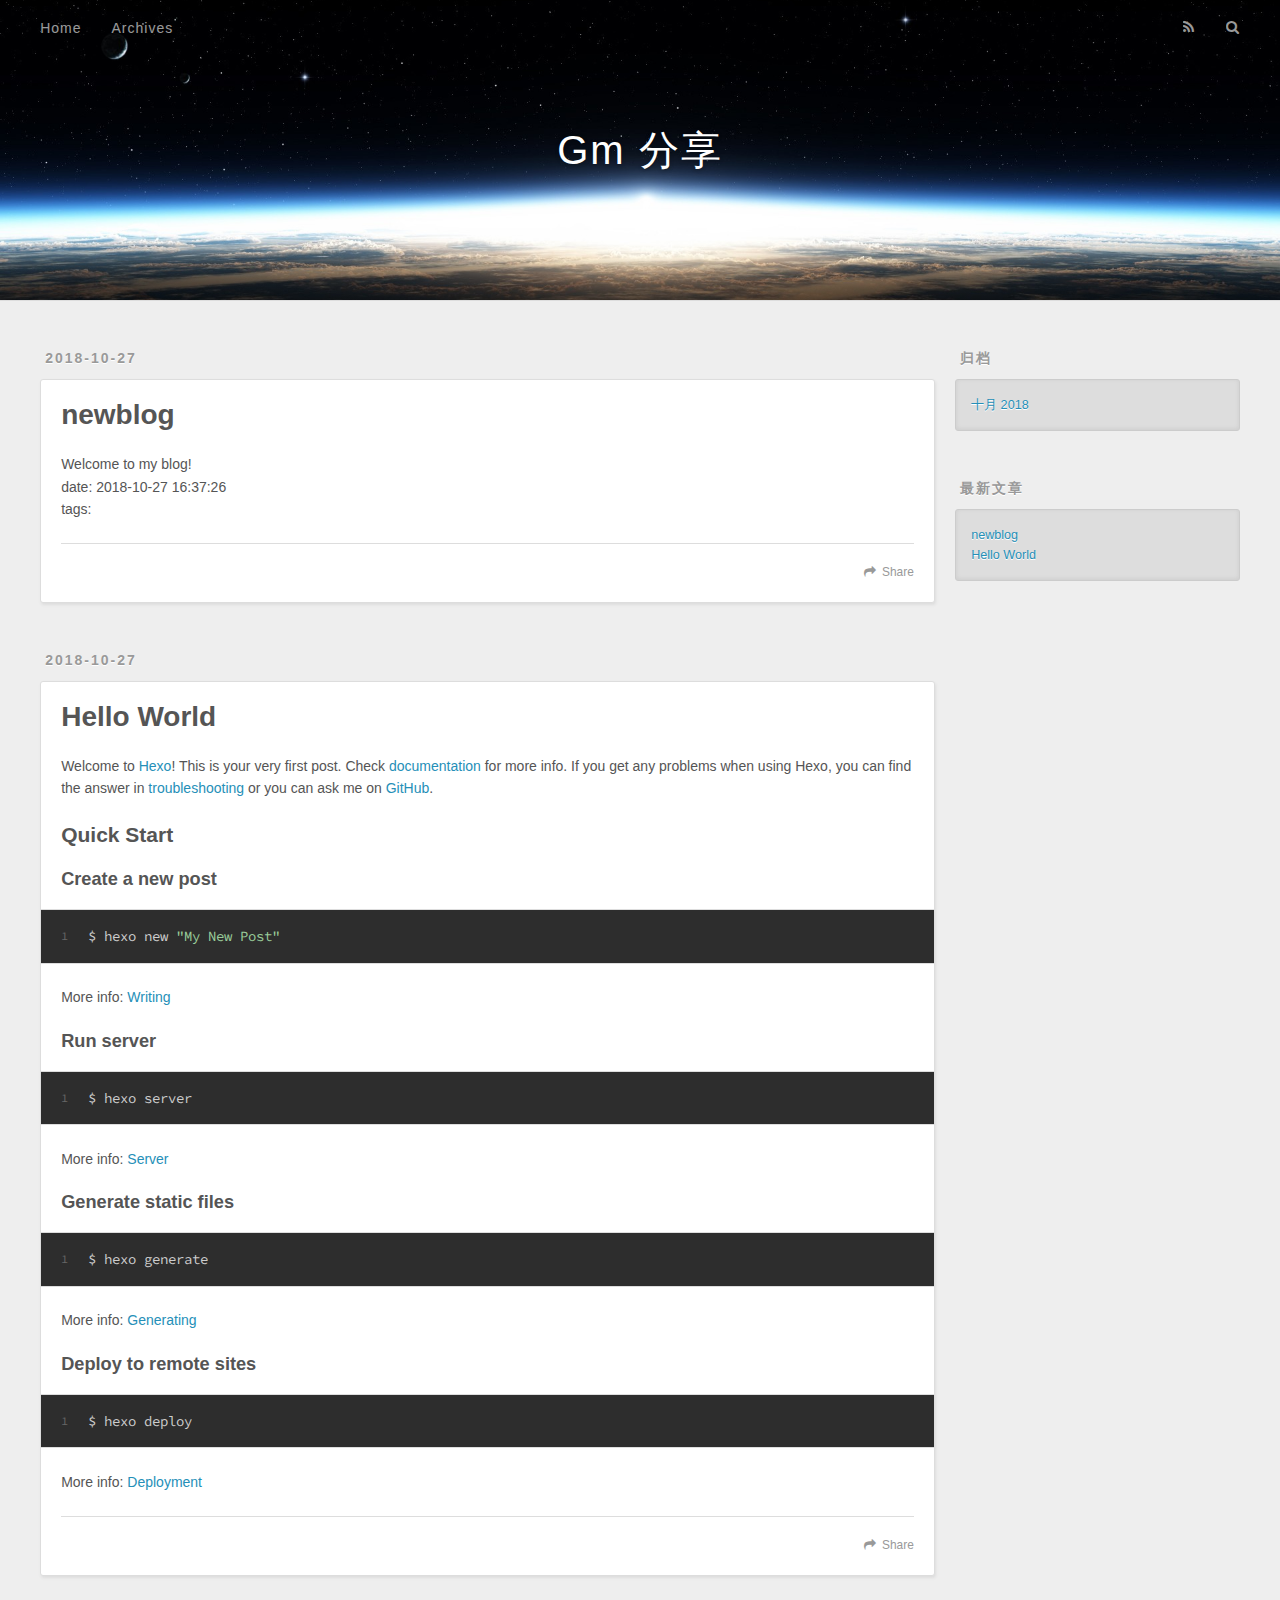
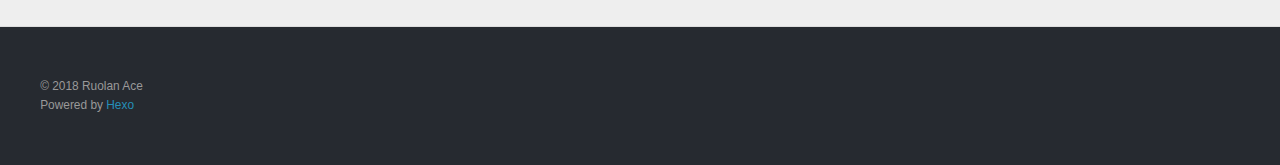
==== index.html @ 90aa620e "Site updated: 2018-10-27 16:52:01" ====
<!DOCTYPE html>
<html>
<head><meta name="generator" content="Hexo 3.8.0">
  <meta charset="utf-8">
  

  
  <title>Gm 分享</title>
  <meta name="viewport" content="width=device-width, initial-scale=1, maximum-scale=1">
  <meta property="og:type" content="website">
<meta property="og:title" content="Gm 分享">
<meta property="og:url" content="http://gmshare.us/index.html">
<meta property="og:site_name" content="Gm 分享">
<meta property="og:locale" content="zh-CN">
<meta name="twitter:card" content="summary">
<meta name="twitter:title" content="Gm 分享">
  
    <link rel="alternate" href="/atom.xml" title="Gm 分享" type="application/atom+xml">
  
  
    <link rel="icon" href="/favicon.png">
  
  
    <link href="//fonts.googleapis.com/css?family=Source+Code+Pro" rel="stylesheet" type="text/css">
  
  <link rel="stylesheet" href="/css/style.css">
</head>
</html>
<body>
  <div id="container">
    <div id="wrap">
      <header id="header">
  <div id="banner"></div>
  <div id="header-outer" class="outer">
    <div id="header-title" class="inner">
      <h1 id="logo-wrap">
        <a href="/" id="logo">Gm 分享</a>
      </h1>
      
    </div>
    <div id="header-inner" class="inner">
      <nav id="main-nav">
        <a id="main-nav-toggle" class="nav-icon"></a>
        
          <a class="main-nav-link" href="/">Home</a>
        
          <a class="main-nav-link" href="/archives">Archives</a>
        
      </nav>
      <nav id="sub-nav">
        
          <a id="nav-rss-link" class="nav-icon" href="/atom.xml" title="RSS Feed"></a>
        
        <a id="nav-search-btn" class="nav-icon" title="搜索"></a>
      </nav>
      <div id="search-form-wrap">
        <form action="//google.com/search" method="get" accept-charset="UTF-8" class="search-form"><input type="search" name="q" class="search-form-input" placeholder="Search"><button type="submit" class="search-form-submit">&#xF002;</button><input type="hidden" name="sitesearch" value="http://gmshare.us"></form>
      </div>
    </div>
  </div>
</header>
      <div class="outer">
        <section id="main">
  
    <article id="post-newblog" class="article article-type-post" itemscope="" itemprop="blogPost">
  <div class="article-meta">
    <a href="/newblog.html" class="article-date">
  <time datetime="2018-10-27T08:37:26.950Z" itemprop="datePublished">2018-10-27</time>
</a>
    
  </div>
  <div class="article-inner">
    
    
      <header class="article-header">
        
  
    <h1 itemprop="name">
      <a class="article-title" href="/newblog.html">newblog</a>
    </h1>
  

      </header>
    
    <div class="article-entry" itemprop="articleBody">
      
        <p>Welcome to my blog!<br>date: 2018-10-27 16:37:26<br>tags:</p>

      
    </div>
    <footer class="article-footer">
      <a data-url="http://gmshare.us/newblog.html" data-id="cjnr70k9o0000p4uvbywny7y9" class="article-share-link">Share</a>
      
      
    </footer>
  </div>
  
</article>


  
    <article id="post-hello-world" class="article article-type-post" itemscope="" itemprop="blogPost">
  <div class="article-meta">
    <a href="/hello-world.html" class="article-date">
  <time datetime="2018-10-27T08:31:30.191Z" itemprop="datePublished">2018-10-27</time>
</a>
    
  </div>
  <div class="article-inner">
    
    
      <header class="article-header">
        
  
    <h1 itemprop="name">
      <a class="article-title" href="/hello-world.html">Hello World</a>
    </h1>
  

      </header>
    
    <div class="article-entry" itemprop="articleBody">
      
        <p>Welcome to <a href="https://hexo.io/" target="_blank" rel="noopener">Hexo</a>! This is your very first post. Check <a href="https://hexo.io/docs/" target="_blank" rel="noopener">documentation</a> for more info. If you get any problems when using Hexo, you can find the answer in <a href="https://hexo.io/docs/troubleshooting.html" target="_blank" rel="noopener">troubleshooting</a> or you can ask me on <a href="https://github.com/hexojs/hexo/issues" target="_blank" rel="noopener">GitHub</a>.</p>
<h2 id="Quick-Start"><a href="#Quick-Start" class="headerlink" title="Quick Start"></a>Quick Start</h2><h3 id="Create-a-new-post"><a href="#Create-a-new-post" class="headerlink" title="Create a new post"></a>Create a new post</h3><figure class="highlight bash"><table><tr><td class="gutter"><pre><span class="line">1</span><br></pre></td><td class="code"><pre><span class="line">$ hexo new <span class="string">"My New Post"</span></span><br></pre></td></tr></table></figure>
<p>More info: <a href="https://hexo.io/docs/writing.html" target="_blank" rel="noopener">Writing</a></p>
<h3 id="Run-server"><a href="#Run-server" class="headerlink" title="Run server"></a>Run server</h3><figure class="highlight bash"><table><tr><td class="gutter"><pre><span class="line">1</span><br></pre></td><td class="code"><pre><span class="line">$ hexo server</span><br></pre></td></tr></table></figure>
<p>More info: <a href="https://hexo.io/docs/server.html" target="_blank" rel="noopener">Server</a></p>
<h3 id="Generate-static-files"><a href="#Generate-static-files" class="headerlink" title="Generate static files"></a>Generate static files</h3><figure class="highlight bash"><table><tr><td class="gutter"><pre><span class="line">1</span><br></pre></td><td class="code"><pre><span class="line">$ hexo generate</span><br></pre></td></tr></table></figure>
<p>More info: <a href="https://hexo.io/docs/generating.html" target="_blank" rel="noopener">Generating</a></p>
<h3 id="Deploy-to-remote-sites"><a href="#Deploy-to-remote-sites" class="headerlink" title="Deploy to remote sites"></a>Deploy to remote sites</h3><figure class="highlight bash"><table><tr><td class="gutter"><pre><span class="line">1</span><br></pre></td><td class="code"><pre><span class="line">$ hexo deploy</span><br></pre></td></tr></table></figure>
<p>More info: <a href="https://hexo.io/docs/deployment.html" target="_blank" rel="noopener">Deployment</a></p>

      
    </div>
    <footer class="article-footer">
      <a data-url="http://gmshare.us/hello-world.html" data-id="cjnr70k9v0001p4uvtsglfnes" class="article-share-link">Share</a>
      
      
    </footer>
  </div>
  
</article>


  


</section>
        
          <aside id="sidebar">
  
    

  
    

  
    
  
    
  <div class="widget-wrap">
    <h3 class="widget-title">归档</h3>
    <div class="widget">
      <ul class="archive-list"><li class="archive-list-item"><a class="archive-list-link" href="/archives/2018/10/">十月 2018</a></li></ul>
    </div>
  </div>


  
    
  <div class="widget-wrap">
    <h3 class="widget-title">最新文章</h3>
    <div class="widget">
      <ul>
        
          <li>
            <a href="/newblog.html">newblog</a>
          </li>
        
          <li>
            <a href="/hello-world.html">Hello World</a>
          </li>
        
      </ul>
    </div>
  </div>

  
</aside>
        
      </div>
      <footer id="footer">
  
  <div class="outer">
    <div id="footer-info" class="inner">
      &copy; 2018 Ruolan Ace<br>
      Powered by <a href="http://hexo.io/" target="_blank">Hexo</a>
    </div>
  </div>
</footer>
    </div>
    <nav id="mobile-nav">
  
    <a href="/" class="mobile-nav-link">Home</a>
  
    <a href="/archives" class="mobile-nav-link">Archives</a>
  
</nav>
    

<script src="//ajax.googleapis.com/ajax/libs/jquery/2.0.3/jquery.min.js"></script>


  <link rel="stylesheet" href="/fancybox/jquery.fancybox.css">
  <script src="/fancybox/jquery.fancybox.pack.js"></script>


<script src="/js/script.js"></script>



  </div>
</body>
</html>
---- css/style.css ----
body {
  width: 100%;
}
body:before,
body:after {
  content: "";
  display: table;
}
body:after {
  clear: both;
}
html,
body,
div,
span,
applet,
object,
iframe,
h1,
h2,
h3,
h4,
h5,
h6,
p,
blockquote,
pre,
a,
abbr,
acronym,
address,
big,
cite,
code,
del,
dfn,
em,
img,
ins,
kbd,
q,
s,
samp,
small,
strike,
strong,
sub,
sup,
tt,
var,
dl,
dt,
dd,
ol,
ul,
li,
fieldset,
form,
label,
legend,
table,
caption,
tbody,
tfoot,
thead,
tr,
th,
td {
  margin: 0;
  padding: 0;
  border: 0;
  outline: 0;
  font-weight: inherit;
  font-style: inherit;
  font-family: inherit;
  font-size: 100%;
  vertical-align: baseline;
}
body {
  line-height: 1;
  color: #000;
  background: #fff;
}
ol,
ul {
  list-style: none;
}
table {
  border-collapse: separate;
  border-spacing: 0;
  vertical-align: middle;
}
caption,
th,
td {
  text-align: left;
  font-weight: normal;
  vertical-align: middle;
}
a img {
  border: none;
}
input,
button {
  margin: 0;
  padding: 0;
}
input::-moz-focus-inner,
button::-moz-focus-inner {
  border: 0;
  padding: 0;
}
@font-face {
  font-family: FontAwesome;
  font-style: normal;
  font-weight: normal;
  src: url("fonts/fontawesome-webfont.eot?v=#4.0.3");
  src: url("fonts/fontawesome-webfont.eot?#iefix&v=#4.0.3") format("embedded-opentype"), url("fonts/fontawesome-webfont.woff?v=#4.0.3") format("woff"), url("fonts/fontawesome-webfont.ttf?v=#4.0.3") format("truetype"), url("fonts/fontawesome-webfont.svg#fontawesomeregular?v=#4.0.3") format("svg");
}
html,
body,
#container {
  height: 100%;
}
body {
  background: #eee;
  font: 14px -apple-system, BlinkMacSystemFont, "Segoe UI", "Roboto", "Oxygen", "Ubuntu", "Cantarell", "Fira Sans", "Droid Sans", "Helvetica Neue", sans-serif;
  -webkit-text-size-adjust: 100%;
}
.outer {
  max-width: 1220px;
  margin: 0 auto;
  padding: 0 20px;
}
.outer:before,
.outer:after {
  content: "";
  display: table;
}
.outer:after {
  clear: both;
}
.inner {
  display: inline;
  float: left;
  width: 98.33333333333333%;
  margin: 0 0.833333333333333%;
}
.left,
.alignleft {
  float: left;
}
.right,
.alignright {
  float: right;
}
.clear {
  clear: both;
}
#container {
  position: relative;
}
.mobile-nav-on {
  overflow: hidden;
}
#wrap {
  height: 100%;
  width: 100%;
  position: absolute;
  top: 0;
  left: 0;
  -webkit-transition: 0.2s ease-out;
  -moz-transition: 0.2s ease-out;
  -ms-transition: 0.2s ease-out;
  transition: 0.2s ease-out;
  z-index: 1;
  background: #eee;
}
.mobile-nav-on #wrap {
  left: 280px;
}
@media screen and (min-width: 768px) {
  #main {
    display: inline;
    float: left;
    width: 73.33333333333333%;
    margin: 0 0.833333333333333%;
  }
}
.article-date,
.article-category-link,
.archive-year,
.widget-title {
  text-decoration: none;
  text-transform: uppercase;
  letter-spacing: 2px;
  color: #999;
  margin-bottom: 1em;
  margin-left: 5px;
  line-height: 1em;
  text-shadow: 0 1px #fff;
  font-weight: bold;
}
.article-inner,
.archive-article-inner {
  background: #fff;
  -webkit-box-shadow: 1px 2px 3px #ddd;
  box-shadow: 1px 2px 3px #ddd;
  border: 1px solid #ddd;
  border-radius: 3px;
}
.article-entry h1,
.widget h1 {
  font-size: 2em;
}
.article-entry h2,
.widget h2 {
  font-size: 1.5em;
}
.article-entry h3,
.widget h3 {
  font-size: 1.3em;
}
.article-entry h4,
.widget h4 {
  font-size: 1.2em;
}
.article-entry h5,
.widget h5 {
  font-size: 1em;
}
.article-entry h6,
.widget h6 {
  font-size: 1em;
  color: #999;
}
.article-entry hr,
.widget hr {
  border: 1px dashed #ddd;
}
.article-entry strong,
.widget strong {
  font-weight: bold;
}
.article-entry em,
.widget em,
.article-entry cite,
.widget cite {
  font-style: italic;
}
.article-entry sup,
.widget sup,
.article-entry sub,
.widget sub {
  font-size: 0.75em;
  line-height: 0;
  position: relative;
  vertical-align: baseline;
}
.article-entry sup,
.widget sup {
  top: -0.5em;
}
.article-entry sub,
.widget sub {
  bottom: -0.2em;
}
.article-entry small,
.widget small {
  font-size: 0.85em;
}
.article-entry acronym,
.widget acronym,
.article-entry abbr,
.widget abbr {
  border-bottom: 1px dotted;
}
.article-entry ul,
.widget ul,
.article-entry ol,
.widget ol,
.article-entry dl,
.widget dl {
  margin: 0 20px;
  line-height: 1.6em;
}
.article-entry ul ul,
.widget ul ul,
.article-entry ol ul,
.widget ol ul,
.article-entry ul ol,
.widget ul ol,
.article-entry ol ol,
.widget ol ol {
  margin-top: 0;
  margin-bottom: 0;
}
.article-entry ul,
.widget ul {
  list-style: disc;
}
.article-entry ol,
.widget ol {
  list-style: decimal;
}
.article-entry dt,
.widget dt {
  font-weight: bold;
}
#header {
  height: 300px;
  position: relative;
  border-bottom: 1px solid #ddd;
}
#header:before,
#header:after {
  content: "";
  position: absolute;
  left: 0;
  right: 0;
  height: 40px;
}
#header:before {
  top: 0;
  background: -webkit-linear-gradient(rgba(0,0,0,0.2), transparent);
  background: -moz-linear-gradient(rgba(0,0,0,0.2), transparent);
  background: -ms-linear-gradient(rgba(0,0,0,0.2), transparent);
  background: linear-gradient(rgba(0,0,0,0.2), transparent);
}
#header:after {
  bottom: 0;
  background: -webkit-linear-gradient(transparent, rgba(0,0,0,0.2));
  background: -moz-linear-gradient(transparent, rgba(0,0,0,0.2));
  background: -ms-linear-gradient(transparent, rgba(0,0,0,0.2));
  background: linear-gradient(transparent, rgba(0,0,0,0.2));
}
#header-outer {
  height: 100%;
  position: relative;
}
#header-inner {
  position: relative;
  overflow: hidden;
}
#banner {
  position: absolute;
  top: 0;
  left: 0;
  width: 100%;
  height: 100%;
  background: url("images/banner.jpg") center #000;
  -webkit-background-size: cover;
  -moz-background-size: cover;
  background-size: cover;
  z-index: -1;
}
#header-title {
  text-align: center;
  height: 40px;
  position: absolute;
  top: 50%;
  left: 0;
  margin-top: -20px;
}
#logo,
#subtitle {
  text-decoration: none;
  color: #fff;
  font-weight: 300;
  text-shadow: 0 1px 4px rgba(0,0,0,0.3);
}
#logo {
  font-size: 40px;
  line-height: 40px;
  letter-spacing: 2px;
}
#subtitle {
  font-size: 16px;
  line-height: 16px;
  letter-spacing: 1px;
}
#subtitle-wrap {
  margin-top: 16px;
}
#main-nav {
  float: left;
  margin-left: -15px;
}
.nav-icon,
.main-nav-link {
  float: left;
  color: #fff;
  opacity: 0.6;
  text-decoration: none;
  text-shadow: 0 1px rgba(0,0,0,0.2);
  -webkit-transition: opacity 0.2s;
  -moz-transition: opacity 0.2s;
  -ms-transition: opacity 0.2s;
  transition: opacity 0.2s;
  display: block;
  padding: 20px 15px;
}
.nav-icon:hover,
.main-nav-link:hover {
  opacity: 1;
}
.nav-icon {
  font-family: FontAwesome;
  text-align: center;
  font-size: 14px;
  width: 14px;
  height: 14px;
  padding: 20px 15px;
  position: relative;
  cursor: pointer;
}
.main-nav-link {
  font-weight: 300;
  letter-spacing: 1px;
}
@media screen and (max-width: 479px) {
  .main-nav-link {
    display: none;
  }
}
#main-nav-toggle {
  display: none;
}
#main-nav-toggle:before {
  content: "\f0c9";
}
@media screen and (max-width: 479px) {
  #main-nav-toggle {
    display: block;
  }
}
#sub-nav {
  float: right;
  margin-right: -15px;
}
#nav-rss-link:before {
  content: "\f09e";
}
#nav-search-btn:before {
  content: "\f002";
}
#search-form-wrap {
  position: absolute;
  top: 15px;
  width: 150px;
  height: 30px;
  right: -150px;
  opacity: 0;
  -webkit-transition: 0.2s ease-out;
  -moz-transition: 0.2s ease-out;
  -ms-transition: 0.2s ease-out;
  transition: 0.2s ease-out;
}
#search-form-wrap.on {
  opacity: 1;
  right: 0;
}
@media screen and (max-width: 479px) {
  #search-form-wrap {
    width: 100%;
    right: -100%;
  }
}
.search-form {
  position: absolute;
  top: 0;
  left: 0;
  right: 0;
  background: #fff;
  padding: 5px 15px;
  border-radius: 15px;
  -webkit-box-shadow: 0 0 10px rgba(0,0,0,0.3);
  box-shadow: 0 0 10px rgba(0,0,0,0.3);
}
.search-form-input {
  border: none;
  background: none;
  color: #555;
  width: 100%;
  font: 13px -apple-system, BlinkMacSystemFont, "Segoe UI", "Roboto", "Oxygen", "Ubuntu", "Cantarell", "Fira Sans", "Droid Sans", "Helvetica Neue", sans-serif;
  outline: none;
}
.search-form-input::-webkit-search-results-decoration,
.search-form-input::-webkit-search-cancel-button {
  -webkit-appearance: none;
}
.search-form-submit {
  position: absolute;
  top: 50%;
  right: 10px;
  margin-top: -7px;
  font: 13px FontAwesome;
  border: none;
  background: none;
  color: #bbb;
  cursor: pointer;
}
.search-form-submit:hover,
.search-form-submit:focus {
  color: #777;
}
.article {
  margin: 50px 0;
}
.article-inner {
  overflow: hidden;
}
.article-meta:before,
.article-meta:after {
  content: "";
  display: table;
}
.article-meta:after {
  clear: both;
}
.article-date {
  float: left;
}
.article-category {
  float: left;
  line-height: 1em;
  color: #ccc;
  text-shadow: 0 1px #fff;
  margin-left: 8px;
}
.article-category:before {
  content: "\2022";
}
.article-category-link {
  margin: 0 12px 1em;
}
.article-header {
  padding: 20px 20px 0;
}
.article-title {
  text-decoration: none;
  font-size: 2em;
  font-weight: bold;
  color: #555;
  line-height: 1.1em;
  -webkit-transition: color 0.2s;
  -moz-transition: color 0.2s;
  -ms-transition: color 0.2s;
  transition: color 0.2s;
}
a.article-title:hover {
  color: #258fb8;
}
.article-entry {
  color: #555;
  padding: 0 20px;
}
.article-entry:before,
.article-entry:after {
  content: "";
  display: table;
}
.article-entry:after {
  clear: both;
}
.article-entry p,
.article-entry table {
  line-height: 1.6em;
  margin: 1.6em 0;
}
.article-entry h1,
.article-entry h2,
.article-entry h3,
.article-entry h4,
.article-entry h5,
.article-entry h6 {
  font-weight: bold;
}
.article-entry h1,
.article-entry h2,
.article-entry h3,
.article-entry h4,
.article-entry h5,
.article-entry h6 {
  line-height: 1.1em;
  margin: 1.1em 0;
}
.article-entry a {
  color: #258fb8;
  text-decoration: none;
}
.article-entry a:hover {
  text-decoration: underline;
}
.article-entry ul,
.article-entry ol,
.article-entry dl {
  margin-top: 1.6em;
  margin-bottom: 1.6em;
}
.article-entry img,
.article-entry video {
  max-width: 100%;
  height: auto;
  display: block;
  margin: auto;
}
.article-entry iframe {
  border: none;
}
.article-entry table {
  width: 100%;
  border-collapse: collapse;
  border-spacing: 0;
}
.article-entry th {
  font-weight: bold;
  border-bottom: 3px solid #ddd;
  padding-bottom: 0.5em;
}
.article-entry td {
  border-bottom: 1px solid #ddd;
  padding: 10px 0;
}
.article-entry blockquote {
  font-family: Georgia, "Times New Roman", serif;
  font-size: 1.4em;
  margin: 1.6em 20px;
  text-align: center;
}
.article-entry blockquote footer {
  font-size: 14px;
  margin: 1.6em 0;
  font-family: -apple-system, BlinkMacSystemFont, "Segoe UI", "Roboto", "Oxygen", "Ubuntu", "Cantarell", "Fira Sans", "Droid Sans", "Helvetica Neue", sans-serif;
}
.article-entry blockquote footer cite:before {
  content: "—";
  padding: 0 0.5em;
}
.article-entry .pullquote {
  text-align: left;
  width: 45%;
  margin: 0;
}
.article-entry .pullquote.left {
  margin-left: 0.5em;
  margin-right: 1em;
}
.article-entry .pullquote.right {
  margin-right: 0.5em;
  margin-left: 1em;
}
.article-entry .caption {
  color: #999;
  display: block;
  font-size: 0.9em;
  margin-top: 0.5em;
  position: relative;
  text-align: center;
}
.article-entry .video-container {
  position: relative;
  padding-top: 56.25%;
  height: 0;
  overflow: hidden;
}
.article-entry .video-container iframe,
.article-entry .video-container object,
.article-entry .video-container embed {
  position: absolute;
  top: 0;
  left: 0;
  width: 100%;
  height: 100%;
  margin-top: 0;
}
.article-more-link a {
  display: inline-block;
  line-height: 1em;
  padding: 6px 15px;
  border-radius: 15px;
  background: #eee;
  color: #999;
  text-shadow: 0 1px #fff;
  text-decoration: none;
}
.article-more-link a:hover {
  background: #258fb8;
  color: #fff;
  text-decoration: none;
  text-shadow: 0 1px #1e7293;
}
.article-footer {
  font-size: 0.85em;
  line-height: 1.6em;
  border-top: 1px solid #ddd;
  padding-top: 1.6em;
  margin: 0 20px 20px;
}
.article-footer:before,
.article-footer:after {
  content: "";
  display: table;
}
.article-footer:after {
  clear: both;
}
.article-footer a {
  color: #999;
  text-decoration: none;
}
.article-footer a:hover {
  color: #555;
}
.article-tag-list-item {
  float: left;
  margin-right: 10px;
}
.article-tag-list-link:before {
  content: "#";
}
.article-comment-link {
  float: right;
}
.article-comment-link:before {
  content: "\f075";
  font-family: FontAwesome;
  padding-right: 8px;
}
.article-share-link {
  cursor: pointer;
  float: right;
  margin-left: 20px;
}
.article-share-link:before {
  content: "\f064";
  font-family: FontAwesome;
  padding-right: 6px;
}
#article-nav {
  position: relative;
}
#article-nav:before,
#article-nav:after {
  content: "";
  display: table;
}
#article-nav:after {
  clear: both;
}
@media screen and (min-width: 768px) {
  #article-nav {
    margin: 50px 0;
  }
  #article-nav:before {
    width: 8px;
    height: 8px;
    position: absolute;
    top: 50%;
    left: 50%;
    margin-top: -4px;
    margin-left: -4px;
    content: "";
    border-radius: 50%;
    background: #ddd;
    -webkit-box-shadow: 0 1px 2px #fff;
    box-shadow: 0 1px 2px #fff;
  }
}
.article-nav-link-wrap {
  text-decoration: none;
  text-shadow: 0 1px #fff;
  color: #999;
  -webkit-box-sizing: border-box;
  -moz-box-sizing: border-box;
  box-sizing: border-box;
  margin-top: 50px;
  text-align: center;
  display: block;
}
.article-nav-link-wrap:hover {
  color: #555;
}
@media screen and (min-width: 768px) {
  .article-nav-link-wrap {
    width: 50%;
    margin-top: 0;
  }
}
@media screen and (min-width: 768px) {
  #article-nav-newer {
    float: left;
    text-align: right;
    padding-right: 20px;
  }
}
@media screen and (min-width: 768px) {
  #article-nav-older {
    float: right;
    text-align: left;
    padding-left: 20px;
  }
}
.article-nav-caption {
  text-transform: uppercase;
  letter-spacing: 2px;
  color: #ddd;
  line-height: 1em;
  font-weight: bold;
}
#article-nav-newer .article-nav-caption {
  margin-right: -2px;
}
.article-nav-title {
  font-size: 0.85em;
  line-height: 1.6em;
  margin-top: 0.5em;
}
.article-share-box {
  position: absolute;
  display: none;
  background: #fff;
  -webkit-box-shadow: 1px 2px 10px rgba(0,0,0,0.2);
  box-shadow: 1px 2px 10px rgba(0,0,0,0.2);
  border-radius: 3px;
  margin-left: -145px;
  overflow: hidden;
  z-index: 1;
}
.article-share-box.on {
  display: block;
}
.article-share-input {
  width: 100%;
  background: none;
  -webkit-box-sizing: border-box;
  -moz-box-sizing: border-box;
  box-sizing: border-box;
  font: 14px -apple-system, BlinkMacSystemFont, "Segoe UI", "Roboto", "Oxygen", "Ubuntu", "Cantarell", "Fira Sans", "Droid Sans", "Helvetica Neue", sans-serif;
  padding: 0 15px;
  color: #555;
  outline: none;
  border: 1px solid #ddd;
  border-radius: 3px 3px 0 0;
  height: 36px;
  line-height: 36px;
}
.article-share-links {
  background: #eee;
}
.article-share-links:before,
.article-share-links:after {
  content: "";
  display: table;
}
.article-share-links:after {
  clear: both;
}
.article-share-twitter,
.article-share-facebook,
.article-share-pinterest,
.article-share-google {
  width: 50px;
  height: 36px;
  display: block;
  float: left;
  position: relative;
  color: #999;
  text-shadow: 0 1px #fff;
}
.article-share-twitter:before,
.article-share-facebook:before,
.article-share-pinterest:before,
.article-share-google:before {
  font-size: 20px;
  font-family: FontAwesome;
  width: 20px;
  height: 20px;
  position: absolute;
  top: 50%;
  left: 50%;
  margin-top: -10px;
  margin-left: -10px;
  text-align: center;
}
.article-share-twitter:hover,
.article-share-facebook:hover,
.article-share-pinterest:hover,
.article-share-google:hover {
  color: #fff;
}
.article-share-twitter:before {
  content: "\f099";
}
.article-share-twitter:hover {
  background: #00aced;
  text-shadow: 0 1px #008abe;
}
.article-share-facebook:before {
  content: "\f09a";
}
.article-share-facebook:hover {
  background: #3b5998;
  text-shadow: 0 1px #2f477a;
}
.article-share-pinterest:before {
  content: "\f0d2";
}
.article-share-pinterest:hover {
  background: #cb2027;
  text-shadow: 0 1px #a21a1f;
}
.article-share-google:before {
  content: "\f0d5";
}
.article-share-google:hover {
  background: #dd4b39;
  text-shadow: 0 1px #be3221;
}
.article-gallery {
  background: #000;
  position: relative;
}
.article-gallery-photos {
  position: relative;
  overflow: hidden;
}
.article-gallery-img {
  display: none;
  max-width: 100%;
}
.article-gallery-img:first-child {
  display: block;
}
.article-gallery-img.loaded {
  position: absolute;
  display: block;
}
.article-gallery-img img {
  display: block;
  max-width: 100%;
  margin: 0 auto;
}
#comments {
  background: #fff;
  -webkit-box-shadow: 1px 2px 3px #ddd;
  box-shadow: 1px 2px 3px #ddd;
  padding: 20px;
  border: 1px solid #ddd;
  border-radius: 3px;
  margin: 50px 0;
}
#comments a {
  color: #258fb8;
}
.archives-wrap {
  margin: 50px 0;
}
.archives:before,
.archives:after {
  content: "";
  display: table;
}
.archives:after {
  clear: both;
}
.archive-year-wrap {
  margin-bottom: 1em;
}
.archives {
  -webkit-column-gap: 10px;
  -moz-column-gap: 10px;
  column-gap: 10px;
}
@media screen and (min-width: 480px) and (max-width: 767px) {
  .archives {
    -webkit-column-count: 2;
    -moz-column-count: 2;
    column-count: 2;
  }
}
@media screen and (min-width: 768px) {
  .archives {
    -webkit-column-count: 3;
    -moz-column-count: 3;
    column-count: 3;
  }
}
.archive-article {
  -webkit-column-break-inside: avoid;
  page-break-inside: avoid;
  overflow: hidden;
  break-inside: avoid-column;
}
.archive-article-inner {
  padding: 10px;
  margin-bottom: 15px;
}
.archive-article-title {
  text-decoration: none;
  font-weight: bold;
  color: #555;
  -webkit-transition: color 0.2s;
  -moz-transition: color 0.2s;
  -ms-transition: color 0.2s;
  transition: color 0.2s;
  line-height: 1.6em;
}
.archive-article-title:hover {
  color: #258fb8;
}
.archive-article-footer {
  margin-top: 1em;
}
.archive-article-date {
  color: #999;
  text-decoration: none;
  font-size: 0.85em;
  line-height: 1em;
  margin-bottom: 0.5em;
  display: block;
}
#page-nav {
  margin: 50px auto;
  background: #fff;
  -webkit-box-shadow: 1px 2px 3px #ddd;
  box-shadow: 1px 2px 3px #ddd;
  border: 1px solid #ddd;
  border-radius: 3px;
  text-align: center;
  color: #999;
  overflow: hidden;
}
#page-nav:before,
#page-nav:after {
  content: "";
  display: table;
}
#page-nav:after {
  clear: both;
}
#page-nav a,
#page-nav span {
  padding: 10px 20px;
  line-height: 1;
  height: 2ex;
}
#page-nav a {
  color: #999;
  text-decoration: none;
}
#page-nav a:hover {
  background: #999;
  color: #fff;
}
#page-nav .prev {
  float: left;
}
#page-nav .next {
  float: right;
}
#page-nav .page-number {
  display: inline-block;
}
@media screen and (max-width: 479px) {
  #page-nav .page-number {
    display: none;
  }
}
#page-nav .current {
  color: #555;
  font-weight: bold;
}
#page-nav .space {
  color: #ddd;
}
#footer {
  background: #262a30;
  padding: 50px 0;
  border-top: 1px solid #ddd;
  color: #999;
}
#footer a {
  color: #258fb8;
  text-decoration: none;
}
#footer a:hover {
  text-decoration: underline;
}
#footer-info {
  line-height: 1.6em;
  font-size: 0.85em;
}
.article-entry pre,
.article-entry .highlight {
  background: #2d2d2d;
  margin: 0 -20px;
  padding: 15px 20px;
  border-style: solid;
  border-color: #ddd;
  border-width: 1px 0;
  overflow: auto;
  color: #ccc;
  line-height: 22.400000000000002px;
}
.article-entry .highlight .gutter pre,
.article-entry .gist .gist-file .gist-data .line-numbers {
  color: #666;
  font-size: 0.85em;
}
.article-entry pre,
.article-entry code {
  font-family: "Source Code Pro", Consolas, Monaco, Menlo, Consolas, monospace;
}
.article-entry code {
  background: #eee;
  text-shadow: 0 1px #fff;
  padding: 0 0.3em;
}
.article-entry pre code {
  background: none;
  text-shadow: none;
  padding: 0;
}
.article-entry .highlight pre {
  border: none;
  margin: 0;
  padding: 0;
}
.article-entry .highlight table {
  margin: 0;
  width: auto;
}
.article-entry .highlight td {
  border: none;
  padding: 0;
}
.article-entry .highlight figcaption {
  font-size: 0.85em;
  color: #999;
  line-height: 1em;
  margin-bottom: 1em;
}
.article-entry .highlight figcaption:before,
.article-entry .highlight figcaption:after {
  content: "";
  display: table;
}
.article-entry .highlight figcaption:after {
  clear: both;
}
.article-entry .highlight figcaption a {
  float: right;
}
.article-entry .highlight .gutter pre {
  text-align: right;
  padding-right: 20px;
}
.article-entry .highlight .line {
  height: 22.400000000000002px;
}
.article-entry .highlight .line.marked {
  background: #515151;
}
.article-entry .gist {
  margin: 0 -20px;
  border-style: solid;
  border-color: #ddd;
  border-width: 1px 0;
  background: #2d2d2d;
  padding: 15px 20px 15px 0;
}
.article-entry .gist .gist-file {
  border: none;
  font-family: "Source Code Pro", Consolas, Monaco, Menlo, Consolas, monospace;
  margin: 0;
}
.article-entry .gist .gist-file .gist-data {
  background: none;
  border: none;
}
.article-entry .gist .gist-file .gist-data .line-numbers {
  background: none;
  border: none;
  padding: 0 20px 0 0;
}
.article-entry .gist .gist-file .gist-data .line-data {
  padding: 0 !important;
}
.article-entry .gist .gist-file .highlight {
  margin: 0;
  padding: 0;
  border: none;
}
.article-entry .gist .gist-file .gist-meta {
  background: #2d2d2d;
  color: #999;
  font: 0.85em -apple-system, BlinkMacSystemFont, "Segoe UI", "Roboto", "Oxygen", "Ubuntu", "Cantarell", "Fira Sans", "Droid Sans", "Helvetica Neue", sans-serif;
  text-shadow: 0 0;
  padding: 0;
  margin-top: 1em;
  margin-left: 20px;
}
.article-entry .gist .gist-file .gist-meta a {
  color: #258fb8;
  font-weight: normal;
}
.article-entry .gist .gist-file .gist-meta a:hover {
  text-decoration: underline;
}
pre .comment,
pre .title {
  color: #999;
}
pre .variable,
pre .attribute,
pre .tag,
pre .regexp,
pre .ruby .constant,
pre .xml .tag .title,
pre .xml .pi,
pre .xml .doctype,
pre .html .doctype,
pre .css .id,
pre .css .class,
pre .css .pseudo {
  color: #f2777a;
}
pre .number,
pre .preprocessor,
pre .built_in,
pre .literal,
pre .params,
pre .constant {
  color: #f99157;
}
pre .class,
pre .ruby .class .title,
pre .css .rules .attribute {
  color: #9c9;
}
pre .string,
pre .value,
pre .inheritance,
pre .header,
pre .ruby .symbol,
pre .xml .cdata {
  color: #9c9;
}
pre .css .hexcolor {
  color: #6cc;
}
pre .function,
pre .python .decorator,
pre .python .title,
pre .ruby .function .title,
pre .ruby .title .keyword,
pre .perl .sub,
pre .javascript .title,
pre .coffeescript .title {
  color: #69c;
}
pre .keyword,
pre .javascript .function {
  color: #c9c;
}
@media screen and (max-width: 479px) {
  #mobile-nav {
    position: absolute;
    top: 0;
    left: 0;
    width: 280px;
    height: 100%;
    background: #191919;
    border-right: 1px solid #fff;
  }
}
@media screen and (max-width: 479px) {
  .mobile-nav-link {
    display: block;
    color: #999;
    text-decoration: none;
    padding: 15px 20px;
    font-weight: bold;
  }
  .mobile-nav-link:hover {
    color: #fff;
  }
}
@media screen and (min-width: 768px) {
  #sidebar {
    display: inline;
    float: left;
    width: 23.333333333333332%;
    margin: 0 0.833333333333333%;
  }
}
.widget-wrap {
  margin: 50px 0;
}
.widget {
  color: #777;
  text-shadow: 0 1px #fff;
  background: #ddd;
  -webkit-box-shadow: 0 -1px 4px #ccc inset;
  box-shadow: 0 -1px 4px #ccc inset;
  border: 1px solid #ccc;
  padding: 15px;
  border-radius: 3px;
}
.widget a {
  color: #258fb8;
  text-decoration: none;
}
.widget a:hover {
  text-decoration: underline;
}
.widget ul ul,
.widget ol ul,
.widget dl ul,
.widget ul ol,
.widget ol ol,
.widget dl ol,
.widget ul dl,
.widget ol dl,
.widget dl dl {
  margin-left: 15px;
  list-style: disc;
}
.widget {
  line-height: 1.6em;
  word-wrap: break-word;
  font-size: 0.9em;
}
.widget ul,
.widget ol {
  list-style: none;
  margin: 0;
}
.widget ul ul,
.widget ol ul,
.widget ul ol,
.widget ol ol {
  margin: 0 20px;
}
.widget ul ul,
.widget ol ul {
  list-style: disc;
}
.widget ul ol,
.widget ol ol {
  list-style: decimal;
}
.category-list-count,
.tag-list-count,
.archive-list-count {
  padding-left: 5px;
  color: #999;
  font-size: 0.85em;
}
.category-list-count:before,
.tag-list-count:before,
.archive-list-count:before {
  content: "(";
}
.category-list-count:after,
.tag-list-count:after,
.archive-list-count:after {
  content: ")";
}
.tagcloud a {
  margin-right: 5px;
  display: inline-block;
}
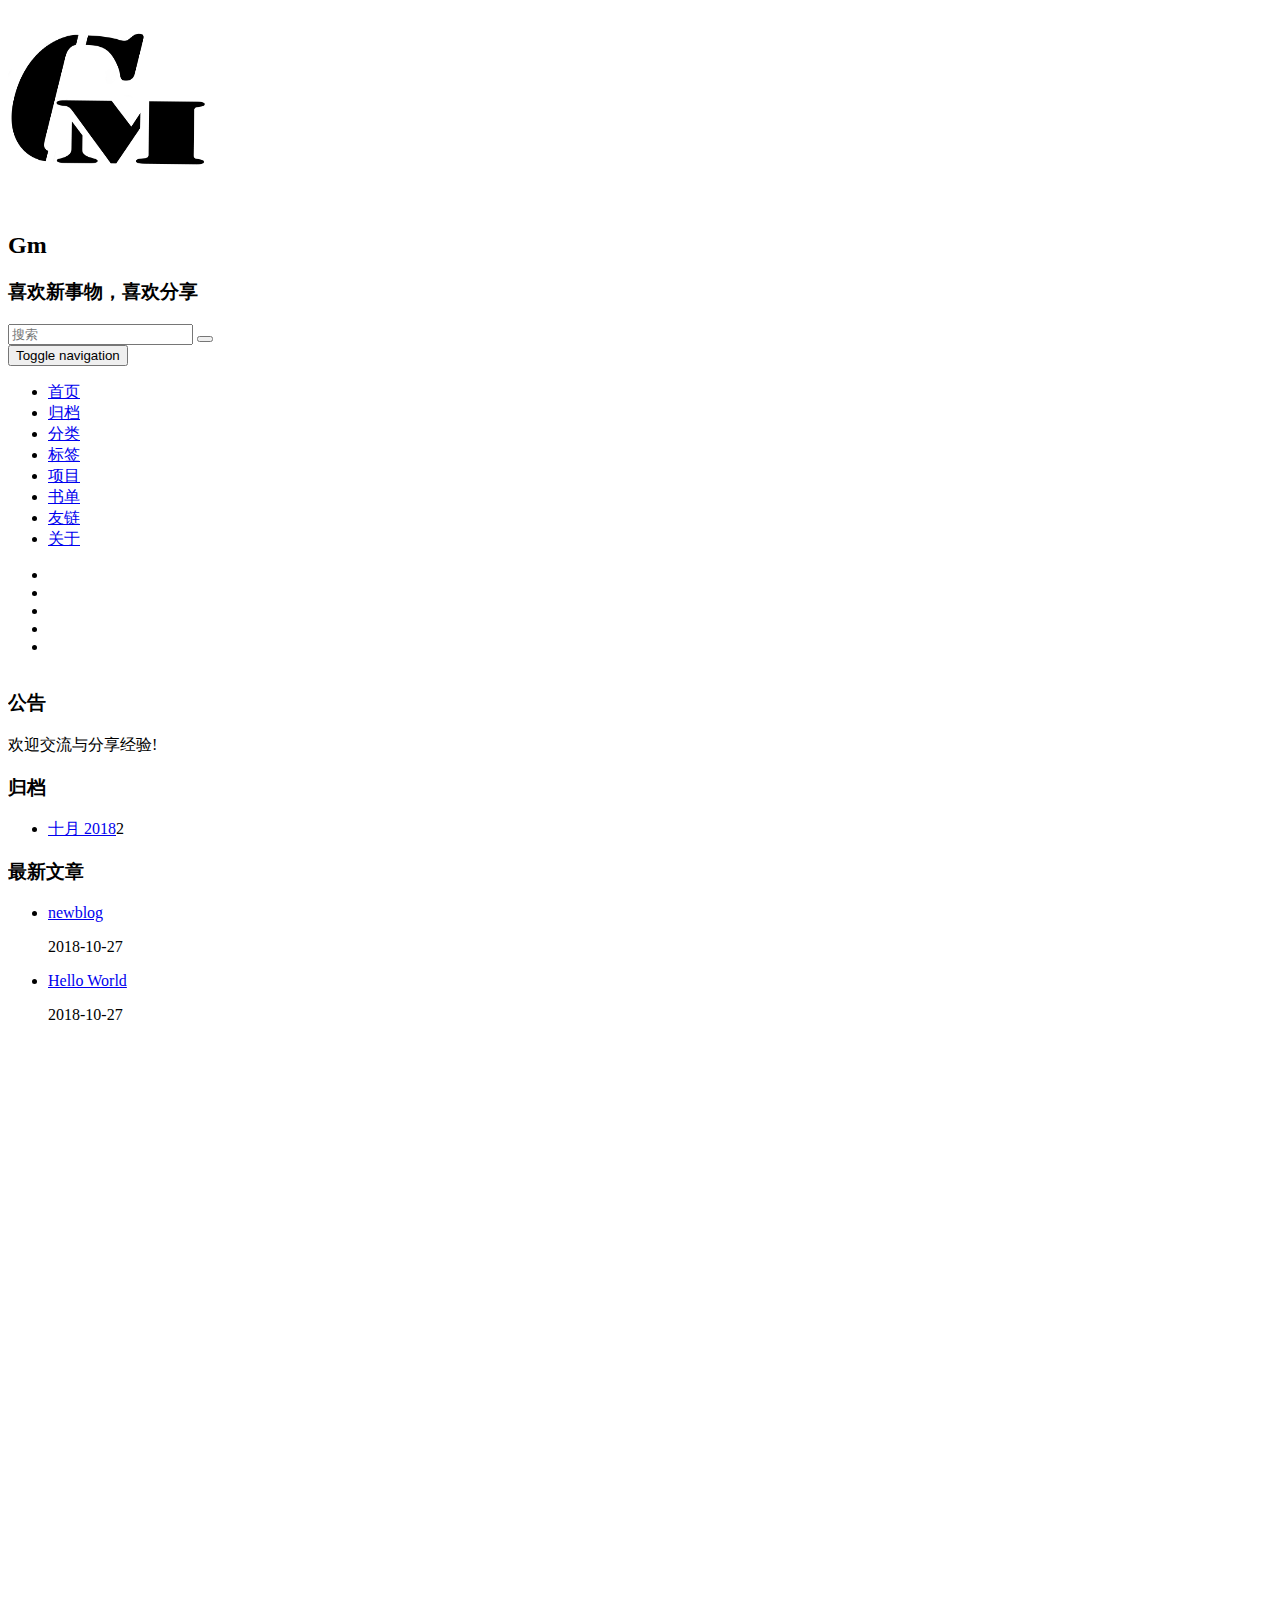
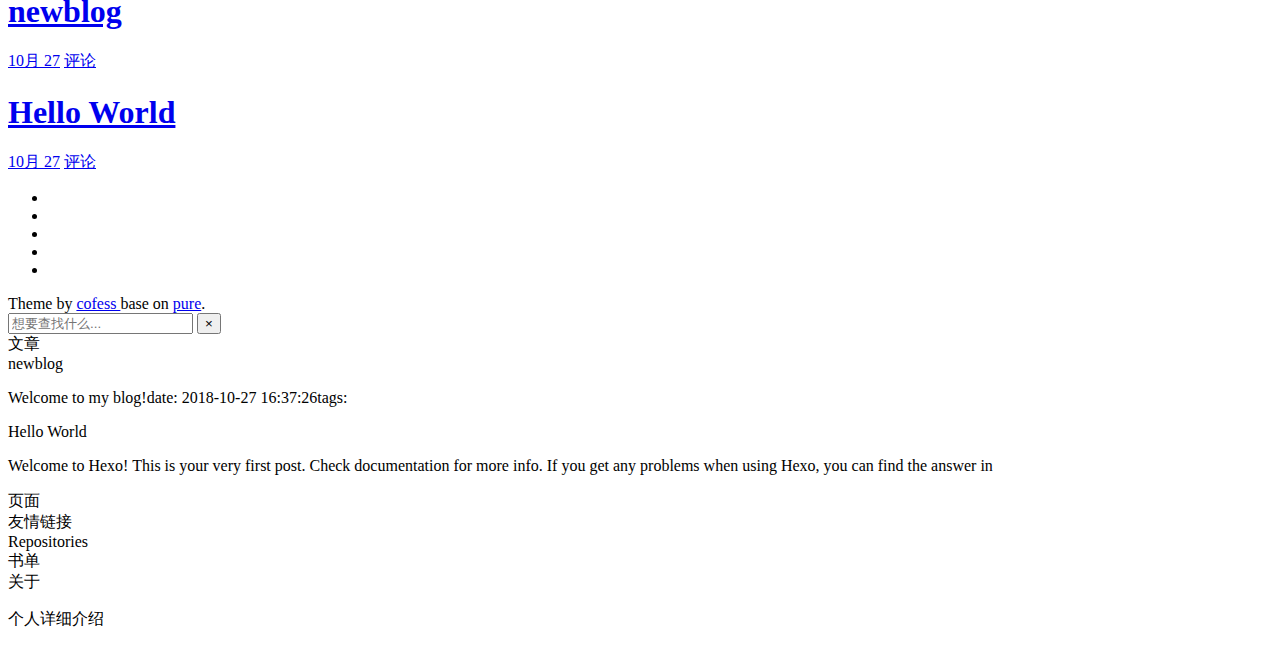
==== commit bd5f209d: "Site updated: 2018-10-29 16:26:30" ====
--- a/index.html
+++ b/index.html
@@ -1,225 +1 @@
-<!DOCTYPE html>
-<html>
-<head><meta name="generator" content="Hexo 3.8.0">
-  <meta charset="utf-8">
-  
-
-  
-  <title>Gm 分享</title>
-  <meta name="viewport" content="width=device-width, initial-scale=1, maximum-scale=1">
-  <meta property="og:type" content="website">
-<meta property="og:title" content="Gm 分享">
-<meta property="og:url" content="http://gmshare.us/index.html">
-<meta property="og:site_name" content="Gm 分享">
-<meta property="og:locale" content="zh-CN">
-<meta name="twitter:card" content="summary">
-<meta name="twitter:title" content="Gm 分享">
-  
-    <link rel="alternate" href="/atom.xml" title="Gm 分享" type="application/atom+xml">
-  
-  
-    <link rel="icon" href="/favicon.png">
-  
-  
-    <link href="//fonts.googleapis.com/css?family=Source+Code+Pro" rel="stylesheet" type="text/css">
-  
-  <link rel="stylesheet" href="/css/style.css">
-</head>
-</html>
-<body>
-  <div id="container">
-    <div id="wrap">
-      <header id="header">
-  <div id="banner"></div>
-  <div id="header-outer" class="outer">
-    <div id="header-title" class="inner">
-      <h1 id="logo-wrap">
-        <a href="/" id="logo">Gm 分享</a>
-      </h1>
-      
-    </div>
-    <div id="header-inner" class="inner">
-      <nav id="main-nav">
-        <a id="main-nav-toggle" class="nav-icon"></a>
-        
-          <a class="main-nav-link" href="/">Home</a>
-        
-          <a class="main-nav-link" href="/archives">Archives</a>
-        
-      </nav>
-      <nav id="sub-nav">
-        
-          <a id="nav-rss-link" class="nav-icon" href="/atom.xml" title="RSS Feed"></a>
-        
-        <a id="nav-search-btn" class="nav-icon" title="搜索"></a>
-      </nav>
-      <div id="search-form-wrap">
-        <form action="//google.com/search" method="get" accept-charset="UTF-8" class="search-form"><input type="search" name="q" class="search-form-input" placeholder="Search"><button type="submit" class="search-form-submit">&#xF002;</button><input type="hidden" name="sitesearch" value="http://gmshare.us"></form>
-      </div>
-    </div>
-  </div>
-</header>
-      <div class="outer">
-        <section id="main">
-  
-    <article id="post-newblog" class="article article-type-post" itemscope="" itemprop="blogPost">
-  <div class="article-meta">
-    <a href="/newblog.html" class="article-date">
-  <time datetime="2018-10-27T08:37:26.950Z" itemprop="datePublished">2018-10-27</time>
-</a>
-    
-  </div>
-  <div class="article-inner">
-    
-    
-      <header class="article-header">
-        
-  
-    <h1 itemprop="name">
-      <a class="article-title" href="/newblog.html">newblog</a>
-    </h1>
-  
-
-      </header>
-    
-    <div class="article-entry" itemprop="articleBody">
-      
-        <p>Welcome to my blog!<br>date: 2018-10-27 16:37:26<br>tags:</p>
-
-      
-    </div>
-    <footer class="article-footer">
-      <a data-url="http://gmshare.us/newblog.html" data-id="cjnr70k9o0000p4uvbywny7y9" class="article-share-link">Share</a>
-      
-      
-    </footer>
-  </div>
-  
-</article>
-
-
-  
-    <article id="post-hello-world" class="article article-type-post" itemscope="" itemprop="blogPost">
-  <div class="article-meta">
-    <a href="/hello-world.html" class="article-date">
-  <time datetime="2018-10-27T08:31:30.191Z" itemprop="datePublished">2018-10-27</time>
-</a>
-    
-  </div>
-  <div class="article-inner">
-    
-    
-      <header class="article-header">
-        
-  
-    <h1 itemprop="name">
-      <a class="article-title" href="/hello-world.html">Hello World</a>
-    </h1>
-  
-
-      </header>
-    
-    <div class="article-entry" itemprop="articleBody">
-      
-        <p>Welcome to <a href="https://hexo.io/" target="_blank" rel="noopener">Hexo</a>! This is your very first post. Check <a href="https://hexo.io/docs/" target="_blank" rel="noopener">documentation</a> for more info. If you get any problems when using Hexo, you can find the answer in <a href="https://hexo.io/docs/troubleshooting.html" target="_blank" rel="noopener">troubleshooting</a> or you can ask me on <a href="https://github.com/hexojs/hexo/issues" target="_blank" rel="noopener">GitHub</a>.</p>
-<h2 id="Quick-Start"><a href="#Quick-Start" class="headerlink" title="Quick Start"></a>Quick Start</h2><h3 id="Create-a-new-post"><a href="#Create-a-new-post" class="headerlink" title="Create a new post"></a>Create a new post</h3><figure class="highlight bash"><table><tr><td class="gutter"><pre><span class="line">1</span><br></pre></td><td class="code"><pre><span class="line">$ hexo new <span class="string">"My New Post"</span></span><br></pre></td></tr></table></figure>
-<p>More info: <a href="https://hexo.io/docs/writing.html" target="_blank" rel="noopener">Writing</a></p>
-<h3 id="Run-server"><a href="#Run-server" class="headerlink" title="Run server"></a>Run server</h3><figure class="highlight bash"><table><tr><td class="gutter"><pre><span class="line">1</span><br></pre></td><td class="code"><pre><span class="line">$ hexo server</span><br></pre></td></tr></table></figure>
-<p>More info: <a href="https://hexo.io/docs/server.html" target="_blank" rel="noopener">Server</a></p>
-<h3 id="Generate-static-files"><a href="#Generate-static-files" class="headerlink" title="Generate static files"></a>Generate static files</h3><figure class="highlight bash"><table><tr><td class="gutter"><pre><span class="line">1</span><br></pre></td><td class="code"><pre><span class="line">$ hexo generate</span><br></pre></td></tr></table></figure>
-<p>More info: <a href="https://hexo.io/docs/generating.html" target="_blank" rel="noopener">Generating</a></p>
-<h3 id="Deploy-to-remote-sites"><a href="#Deploy-to-remote-sites" class="headerlink" title="Deploy to remote sites"></a>Deploy to remote sites</h3><figure class="highlight bash"><table><tr><td class="gutter"><pre><span class="line">1</span><br></pre></td><td class="code"><pre><span class="line">$ hexo deploy</span><br></pre></td></tr></table></figure>
-<p>More info: <a href="https://hexo.io/docs/deployment.html" target="_blank" rel="noopener">Deployment</a></p>
-
-      
-    </div>
-    <footer class="article-footer">
-      <a data-url="http://gmshare.us/hello-world.html" data-id="cjnr70k9v0001p4uvtsglfnes" class="article-share-link">Share</a>
-      
-      
-    </footer>
-  </div>
-  
-</article>
-
-
-  
-
-
-</section>
-        
-          <aside id="sidebar">
-  
-    
-
-  
-    
-
-  
-    
-  
-    
-  <div class="widget-wrap">
-    <h3 class="widget-title">归档</h3>
-    <div class="widget">
-      <ul class="archive-list"><li class="archive-list-item"><a class="archive-list-link" href="/archives/2018/10/">十月 2018</a></li></ul>
-    </div>
-  </div>
-
-
-  
-    
-  <div class="widget-wrap">
-    <h3 class="widget-title">最新文章</h3>
-    <div class="widget">
-      <ul>
-        
-          <li>
-            <a href="/newblog.html">newblog</a>
-          </li>
-        
-          <li>
-            <a href="/hello-world.html">Hello World</a>
-          </li>
-        
-      </ul>
-    </div>
-  </div>
-
-  
-</aside>
-        
-      </div>
-      <footer id="footer">
-  
-  <div class="outer">
-    <div id="footer-info" class="inner">
-      &copy; 2018 Ruolan Ace<br>
-      Powered by <a href="http://hexo.io/" target="_blank">Hexo</a>
-    </div>
-  </div>
-</footer>
-    </div>
-    <nav id="mobile-nav">
-  
-    <a href="/" class="mobile-nav-link">Home</a>
-  
-    <a href="/archives" class="mobile-nav-link">Archives</a>
-  
-</nav>
-    
-
-<script src="//ajax.googleapis.com/ajax/libs/jquery/2.0.3/jquery.min.js"></script>
-
-
-  <link rel="stylesheet" href="/fancybox/jquery.fancybox.css">
-  <script src="/fancybox/jquery.fancybox.pack.js"></script>
-
-
-<script src="/js/script.js"></script>
-
-
-
-  </div>
-</body>
-</html>+<!-- build time:Mon Oct 29 2018 16:26:30 GMT+0800 (GMT+08:00) --><!DOCTYPE html><html lang="zh"><head><meta name="generator" content="Hexo 3.8.0"><meta charset="utf-8"><meta http-equiv="X-UA-Compatible" content="IE=edge,chrome=1"><meta name="viewport" content="width=device-width,initial-scale=1,maximum-scale=1,minimum-scale=1,user-scalable=no,minimal-ui"><meta name="renderer" content="webkit"><meta http-equiv="Cache-Control" content="no-transform"><meta http-equiv="Cache-Control" content="no-siteapp"><meta name="apple-mobile-web-app-capable" content="yes"><meta name="apple-mobile-web-app-status-bar-style" content="black"><meta name="format-detection" content="telephone=no,email=no,adress=no"><meta name="theme-color" content="#000000"><meta http-equiv="window-target" content="_top"><title>Hexo</title><meta property="og:type" content="website"><meta property="og:title" content="Gm 分享"><meta property="og:url" content="http://gmshare.us/index.html"><meta property="og:site_name" content="Gm 分享"><meta property="og:locale" content="zh-CN"><meta name="twitter:card" content="summary"><meta name="twitter:title" content="Gm 分享"><link rel="canonical" href="http://gmshare.us/index.html"><link rel="alternate" href="/atom.xml" title="Gm 分享" type="application/atom+xml"><link rel="icon" href="/favicon.png" type="image/x-icon"><link rel="stylesheet" href="/css/style.css"></head><body class="main-center" itemscope itemtype="http://schema.org/WebPage"><header class="header" itemscope itemtype="http://schema.org/WPHeader"><div class="slimContent"><div class="navbar-header"><div class="profile-block text-center"><a id="avatar" href="https://github.com/ruolanace" target="_blank"><img class="img-circle img-rotate" src="/images/logoGM.png" width="200" height="200"></a><h2 id="name" class="hidden-xs hidden-sm">Gm</h2><h3 id="title" class="hidden-xs hidden-sm hidden-md">喜欢新事物，喜欢分享</h3><small id="location" class="text-muted hidden-xs hidden-sm"><i class="icon icon-map-marker"></i></small></div><div class="search" id="search-form-wrap"><form class="search-form sidebar-form"><div class="input-group"><input type="text" class="search-form-input form-control" placeholder="搜索"> <span class="input-group-btn"><button type="submit" class="search-form-submit btn btn-flat" onclick="return!1"><i class="icon icon-search"></i></button></span></div></form><div class="ins-search"><div class="ins-search-mask"></div><div class="ins-search-container"><div class="ins-input-wrapper"><input type="text" class="ins-search-input" placeholder="想要查找什么..." x-webkit-speech=""> <button type="button" class="close ins-close ins-selectable" data-dismiss="modal" aria-label="Close"><span aria-hidden="true">×</span></button></div><div class="ins-section-wrapper"><div class="ins-section-container"></div></div></div></div></div><button class="navbar-toggle collapsed" type="button" data-toggle="collapse" data-target="#main-navbar" aria-controls="main-navbar" aria-expanded="false"><span class="sr-only">Toggle navigation</span> <span class="icon-bar"></span> <span class="icon-bar"></span> <span class="icon-bar"></span></button></div><nav id="main-navbar" class="collapse navbar-collapse" itemscope itemtype="http://schema.org/SiteNavigationElement" role="navigation"><ul class="nav navbar-nav main-nav"><li class="menu-item menu-item-home"><a href="/."><i class="icon icon-home-fill"></i> <span class="menu-title">首页</span></a></li><li class="menu-item menu-item-archives"><a href="/archives"><i class="icon icon-archives-fill"></i> <span class="menu-title">归档</span></a></li><li class="menu-item menu-item-categories"><a href="/categories"><i class="icon icon-folder"></i> <span class="menu-title">分类</span></a></li><li class="menu-item menu-item-tags"><a href="/tags"><i class="icon icon-tags"></i> <span class="menu-title">标签</span></a></li><li class="menu-item menu-item-repository"><a href="/repository"><i class="icon icon-project"></i> <span class="menu-title">项目</span></a></li><li class="menu-item menu-item-books"><a href="/books"><i class="icon icon-book-fill"></i> <span class="menu-title">书单</span></a></li><li class="menu-item menu-item-links"><a href="/links"><i class="icon icon-friendship"></i> <span class="menu-title">友链</span></a></li><li class="menu-item menu-item-about"><a href="/about"><i class="icon icon-cup-fill"></i> <span class="menu-title">关于</span></a></li></ul><ul class="social-links"><li><a href="https://github.com/ruolanace" target="_blank" title="Github" data-toggle="tooltip" data-placement="top"><i class="icon icon-github"></i></a></li><li><a href="http://weibo.com/cofess" target="_blank" title="Weibo" data-toggle="tooltip" data-placement="top"><i class="icon icon-weibo"></i></a></li><li><a href="https://twitter.com/iwebued" target="_blank" title="Twitter" data-toggle="tooltip" data-placement="top"><i class="icon icon-twitter"></i></a></li><li><a href="https://www.behance.net/cofess" target="_blank" title="Behance" data-toggle="tooltip" data-placement="top"><i class="icon icon-behance"></i></a></li><li><a href="/atom.xml" target="_blank" title="Rss" data-toggle="tooltip" data-placement="top"><i class="icon icon-rss"></i></a></li></ul></nav></div></header><aside class="sidebar" itemscope itemtype="http://schema.org/WPSideBar"><div class="slimContent"><div class="widget"><h3 class="widget-title">公告</h3><div class="widget-body"><div id="board"><div class="content"><p>欢迎交流与分享经验!</p></div></div></div></div><div class="widget"><h3 class="widget-title">归档</h3><div class="widget-body"><ul class="archive-list"><li class="archive-list-item"><a class="archive-list-link" href="/archives/2018/10/">十月 2018</a><span class="archive-list-count">2</span></li></ul></div></div><div class="widget"><h3 class="widget-title">最新文章</h3><div class="widget-body"><ul class="recent-post-list list-unstyled no-thumbnail"><li><div class="item-inner"><p class="item-category"></p><p class="item-title"><a href="/newblog.html" class="title">newblog</a></p><p class="item-date"><time datetime="2018-10-27T08:37:26.950Z" itemprop="datePublished">2018-10-27</time></p></div></li><li><div class="item-inner"><p class="item-category"></p><p class="item-title"><a href="/hello-world.html" class="title">Hello World</a></p><p class="item-date"><time datetime="2018-10-27T08:31:30.191Z" itemprop="datePublished">2018-10-27</time></p></div></li></ul></div></div></div></aside><main class="main" role="main"><div class="content article-list"><article class="article article-type-post" itemscope itemtype="http://schema.org/BlogPosting"><div class="article-header"><h1 itemprop="name"><a class="article-title" href="/newblog.html">newblog</a></h1></div><p class="article-meta"><span class="article-date"><i class="icon icon-calendar-check"></i> <a href="/newblog.html" class="article-date"><time datetime="2018-10-27T08:37:26.950Z" itemprop="datePublished">10月 27</time></a></span> <span class="post-comment"><i class="icon icon-comment"></i> <a href="/newblog.html#comments" class="article-comment-link">评论</a></span></p></article><article class="article article-type-post" itemscope itemtype="http://schema.org/BlogPosting"><div class="article-header"><h1 itemprop="name"><a class="article-title" href="/hello-world.html">Hello World</a></h1></div><p class="article-meta"><span class="article-date"><i class="icon icon-calendar-check"></i> <a href="/hello-world.html" class="article-date"><time datetime="2018-10-27T08:31:30.191Z" itemprop="datePublished">10月 27</time></a></span> <span class="post-comment"><i class="icon icon-comment"></i> <a href="/hello-world.html#comments" class="article-comment-link">评论</a></span></p></article></div></main><footer class="footer" itemscope itemtype="http://schema.org/WPFooter"><ul class="social-links"><li><a href="https://github.com/ruolanace" target="_blank" title="Github" data-toggle="tooltip" data-placement="top"><i class="icon icon-github"></i></a></li><li><a href="http://weibo.com/cofess" target="_blank" title="Weibo" data-toggle="tooltip" data-placement="top"><i class="icon icon-weibo"></i></a></li><li><a href="https://twitter.com/iwebued" target="_blank" title="Twitter" data-toggle="tooltip" data-placement="top"><i class="icon icon-twitter"></i></a></li><li><a href="https://www.behance.net/cofess" target="_blank" title="Behance" data-toggle="tooltip" data-placement="top"><i class="icon icon-behance"></i></a></li><li><a href="/atom.xml" target="_blank" title="Rss" data-toggle="tooltip" data-placement="top"><i class="icon icon-rss"></i></a></li></ul><div class="copyright"><div class="publishby">Theme by <a href="https://github.com/cofess" target="_blank">cofess </a>base on <a href="https://github.com/cofess/hexo-theme-pure" target="_blank">pure</a>.</div></div></footer><script src="//cdn.jsdelivr.net/npm/jquery@1.12.4/dist/jquery.min.js"></script><script>window.jQuery||document.write('<script src="js/jquery.min.js"><\/script>')</script><script src="/js/plugin.min.js"></script><script src="/js/application.js"></script><script>!function(T){var N={TRANSLATION:{POSTS:"文章",PAGES:"页面",CATEGORIES:"分类",TAGS:"标签",UNTITLED:"(未命名)"},ROOT_URL:"/",CONTENT_URL:"/content.json"};T.INSIGHT_CONFIG=N}(window)</script><script src="/js/insight.js"></script></body></html><!-- rebuild by neat -->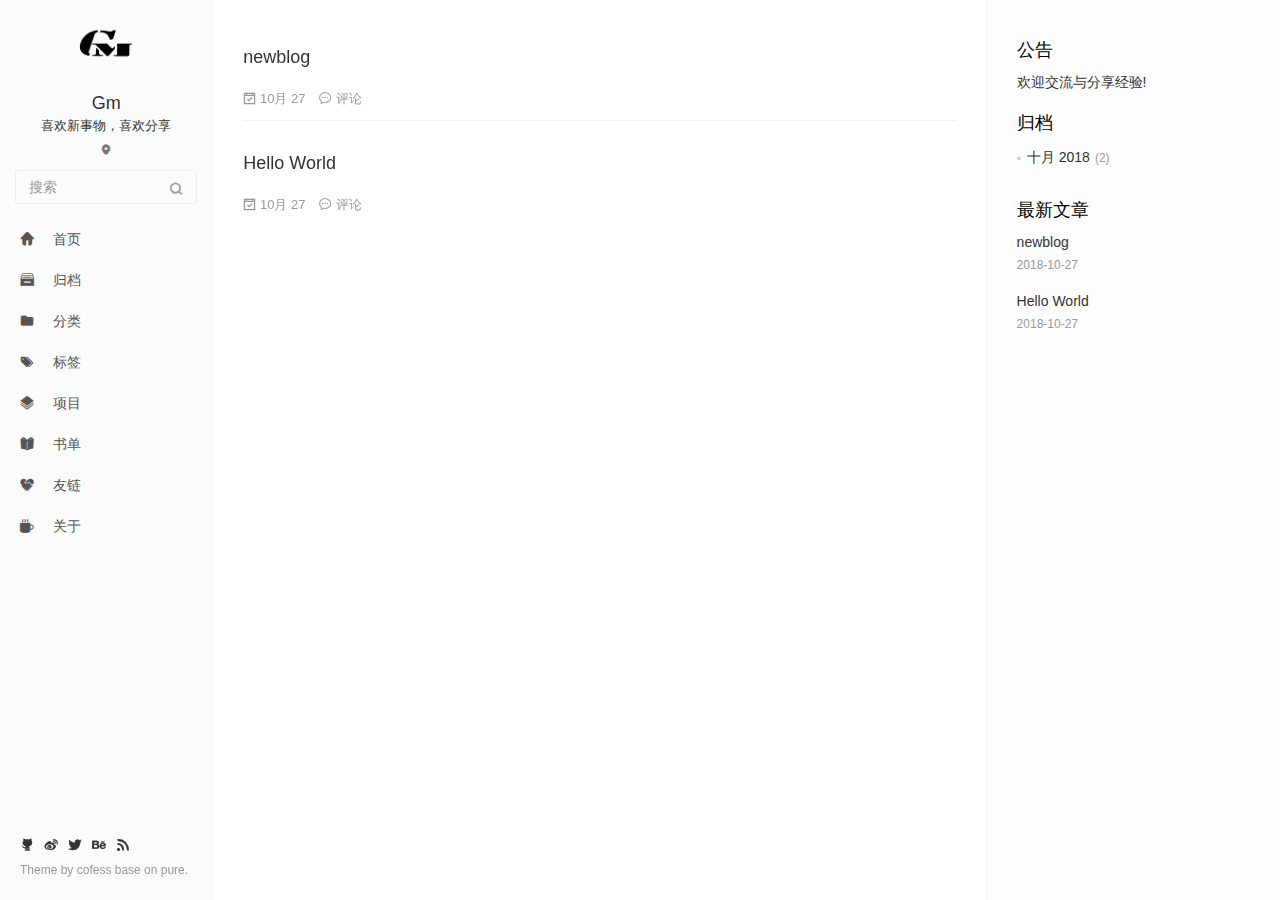
==== commit 93d9731f: "Site updated: 2018-10-29 17:05:17" ====
--- a/index.html
+++ b/index.html
@@ -1 +1 @@
-<!-- build time:Mon Oct 29 2018 16:26:30 GMT+0800 (GMT+08:00) --><!DOCTYPE html><html lang="zh"><head><meta name="generator" content="Hexo 3.8.0"><meta charset="utf-8"><meta http-equiv="X-UA-Compatible" content="IE=edge,chrome=1"><meta name="viewport" content="width=device-width,initial-scale=1,maximum-scale=1,minimum-scale=1,user-scalable=no,minimal-ui"><meta name="renderer" content="webkit"><meta http-equiv="Cache-Control" content="no-transform"><meta http-equiv="Cache-Control" content="no-siteapp"><meta name="apple-mobile-web-app-capable" content="yes"><meta name="apple-mobile-web-app-status-bar-style" content="black"><meta name="format-detection" content="telephone=no,email=no,adress=no"><meta name="theme-color" content="#000000"><meta http-equiv="window-target" content="_top"><title>Hexo</title><meta property="og:type" content="website"><meta property="og:title" content="Gm 分享"><meta property="og:url" content="http://gmshare.us/index.html"><meta property="og:site_name" content="Gm 分享"><meta property="og:locale" content="zh-CN"><meta name="twitter:card" content="summary"><meta name="twitter:title" content="Gm 分享"><link rel="canonical" href="http://gmshare.us/index.html"><link rel="alternate" href="/atom.xml" title="Gm 分享" type="application/atom+xml"><link rel="icon" href="/favicon.png" type="image/x-icon"><link rel="stylesheet" href="/css/style.css"></head><body class="main-center" itemscope itemtype="http://schema.org/WebPage"><header class="header" itemscope itemtype="http://schema.org/WPHeader"><div class="slimContent"><div class="navbar-header"><div class="profile-block text-center"><a id="avatar" href="https://github.com/ruolanace" target="_blank"><img class="img-circle img-rotate" src="/images/logoGM.png" width="200" height="200"></a><h2 id="name" class="hidden-xs hidden-sm">Gm</h2><h3 id="title" class="hidden-xs hidden-sm hidden-md">喜欢新事物，喜欢分享</h3><small id="location" class="text-muted hidden-xs hidden-sm"><i class="icon icon-map-marker"></i></small></div><div class="search" id="search-form-wrap"><form class="search-form sidebar-form"><div class="input-group"><input type="text" class="search-form-input form-control" placeholder="搜索"> <span class="input-group-btn"><button type="submit" class="search-form-submit btn btn-flat" onclick="return!1"><i class="icon icon-search"></i></button></span></div></form><div class="ins-search"><div class="ins-search-mask"></div><div class="ins-search-container"><div class="ins-input-wrapper"><input type="text" class="ins-search-input" placeholder="想要查找什么..." x-webkit-speech=""> <button type="button" class="close ins-close ins-selectable" data-dismiss="modal" aria-label="Close"><span aria-hidden="true">×</span></button></div><div class="ins-section-wrapper"><div class="ins-section-container"></div></div></div></div></div><button class="navbar-toggle collapsed" type="button" data-toggle="collapse" data-target="#main-navbar" aria-controls="main-navbar" aria-expanded="false"><span class="sr-only">Toggle navigation</span> <span class="icon-bar"></span> <span class="icon-bar"></span> <span class="icon-bar"></span></button></div><nav id="main-navbar" class="collapse navbar-collapse" itemscope itemtype="http://schema.org/SiteNavigationElement" role="navigation"><ul class="nav navbar-nav main-nav"><li class="menu-item menu-item-home"><a href="/."><i class="icon icon-home-fill"></i> <span class="menu-title">首页</span></a></li><li class="menu-item menu-item-archives"><a href="/archives"><i class="icon icon-archives-fill"></i> <span class="menu-title">归档</span></a></li><li class="menu-item menu-item-categories"><a href="/categories"><i class="icon icon-folder"></i> <span class="menu-title">分类</span></a></li><li class="menu-item menu-item-tags"><a href="/tags"><i class="icon icon-tags"></i> <span class="menu-title">标签</span></a></li><li class="menu-item menu-item-repository"><a href="/repository"><i class="icon icon-project"></i> <span class="menu-title">项目</span></a></li><li class="menu-item menu-item-books"><a href="/books"><i class="icon icon-book-fill"></i> <span class="menu-title">书单</span></a></li><li class="menu-item menu-item-links"><a href="/links"><i class="icon icon-friendship"></i> <span class="menu-title">友链</span></a></li><li class="menu-item menu-item-about"><a href="/about"><i class="icon icon-cup-fill"></i> <span class="menu-title">关于</span></a></li></ul><ul class="social-links"><li><a href="https://github.com/ruolanace" target="_blank" title="Github" data-toggle="tooltip" data-placement="top"><i class="icon icon-github"></i></a></li><li><a href="http://weibo.com/cofess" target="_blank" title="Weibo" data-toggle="tooltip" data-placement="top"><i class="icon icon-weibo"></i></a></li><li><a href="https://twitter.com/iwebued" target="_blank" title="Twitter" data-toggle="tooltip" data-placement="top"><i class="icon icon-twitter"></i></a></li><li><a href="https://www.behance.net/cofess" target="_blank" title="Behance" data-toggle="tooltip" data-placement="top"><i class="icon icon-behance"></i></a></li><li><a href="/atom.xml" target="_blank" title="Rss" data-toggle="tooltip" data-placement="top"><i class="icon icon-rss"></i></a></li></ul></nav></div></header><aside class="sidebar" itemscope itemtype="http://schema.org/WPSideBar"><div class="slimContent"><div class="widget"><h3 class="widget-title">公告</h3><div class="widget-body"><div id="board"><div class="content"><p>欢迎交流与分享经验!</p></div></div></div></div><div class="widget"><h3 class="widget-title">归档</h3><div class="widget-body"><ul class="archive-list"><li class="archive-list-item"><a class="archive-list-link" href="/archives/2018/10/">十月 2018</a><span class="archive-list-count">2</span></li></ul></div></div><div class="widget"><h3 class="widget-title">最新文章</h3><div class="widget-body"><ul class="recent-post-list list-unstyled no-thumbnail"><li><div class="item-inner"><p class="item-category"></p><p class="item-title"><a href="/newblog.html" class="title">newblog</a></p><p class="item-date"><time datetime="2018-10-27T08:37:26.950Z" itemprop="datePublished">2018-10-27</time></p></div></li><li><div class="item-inner"><p class="item-category"></p><p class="item-title"><a href="/hello-world.html" class="title">Hello World</a></p><p class="item-date"><time datetime="2018-10-27T08:31:30.191Z" itemprop="datePublished">2018-10-27</time></p></div></li></ul></div></div></div></aside><main class="main" role="main"><div class="content article-list"><article class="article article-type-post" itemscope itemtype="http://schema.org/BlogPosting"><div class="article-header"><h1 itemprop="name"><a class="article-title" href="/newblog.html">newblog</a></h1></div><p class="article-meta"><span class="article-date"><i class="icon icon-calendar-check"></i> <a href="/newblog.html" class="article-date"><time datetime="2018-10-27T08:37:26.950Z" itemprop="datePublished">10月 27</time></a></span> <span class="post-comment"><i class="icon icon-comment"></i> <a href="/newblog.html#comments" class="article-comment-link">评论</a></span></p></article><article class="article article-type-post" itemscope itemtype="http://schema.org/BlogPosting"><div class="article-header"><h1 itemprop="name"><a class="article-title" href="/hello-world.html">Hello World</a></h1></div><p class="article-meta"><span class="article-date"><i class="icon icon-calendar-check"></i> <a href="/hello-world.html" class="article-date"><time datetime="2018-10-27T08:31:30.191Z" itemprop="datePublished">10月 27</time></a></span> <span class="post-comment"><i class="icon icon-comment"></i> <a href="/hello-world.html#comments" class="article-comment-link">评论</a></span></p></article></div></main><footer class="footer" itemscope itemtype="http://schema.org/WPFooter"><ul class="social-links"><li><a href="https://github.com/ruolanace" target="_blank" title="Github" data-toggle="tooltip" data-placement="top"><i class="icon icon-github"></i></a></li><li><a href="http://weibo.com/cofess" target="_blank" title="Weibo" data-toggle="tooltip" data-placement="top"><i class="icon icon-weibo"></i></a></li><li><a href="https://twitter.com/iwebued" target="_blank" title="Twitter" data-toggle="tooltip" data-placement="top"><i class="icon icon-twitter"></i></a></li><li><a href="https://www.behance.net/cofess" target="_blank" title="Behance" data-toggle="tooltip" data-placement="top"><i class="icon icon-behance"></i></a></li><li><a href="/atom.xml" target="_blank" title="Rss" data-toggle="tooltip" data-placement="top"><i class="icon icon-rss"></i></a></li></ul><div class="copyright"><div class="publishby">Theme by <a href="https://github.com/cofess" target="_blank">cofess </a>base on <a href="https://github.com/cofess/hexo-theme-pure" target="_blank">pure</a>.</div></div></footer><script src="//cdn.jsdelivr.net/npm/jquery@1.12.4/dist/jquery.min.js"></script><script>window.jQuery||document.write('<script src="js/jquery.min.js"><\/script>')</script><script src="/js/plugin.min.js"></script><script src="/js/application.js"></script><script>!function(T){var N={TRANSLATION:{POSTS:"文章",PAGES:"页面",CATEGORIES:"分类",TAGS:"标签",UNTITLED:"(未命名)"},ROOT_URL:"/",CONTENT_URL:"/content.json"};T.INSIGHT_CONFIG=N}(window)</script><script src="/js/insight.js"></script></body></html><!-- rebuild by neat -->+<!-- build time:Mon Oct 29 2018 17:04:55 GMT+0800 (GMT+08:00) --><!DOCTYPE html><html lang="zh"><head><meta name="generator" content="Hexo 3.8.0"><meta charset="utf-8"><meta http-equiv="X-UA-Compatible" content="IE=edge,chrome=1"><meta name="viewport" content="width=device-width,initial-scale=1,maximum-scale=1,minimum-scale=1,user-scalable=no,minimal-ui"><meta name="renderer" content="webkit"><meta http-equiv="Cache-Control" content="no-transform"><meta http-equiv="Cache-Control" content="no-siteapp"><meta name="apple-mobile-web-app-capable" content="yes"><meta name="apple-mobile-web-app-status-bar-style" content="black"><meta name="format-detection" content="telephone=no,email=no,adress=no"><meta name="theme-color" content="#000000"><meta http-equiv="window-target" content="_top"><title>Hexo</title><meta property="og:type" content="website"><meta property="og:title" content="Gm 分享"><meta property="og:url" content="http://gmshare.us/index.html"><meta property="og:site_name" content="Gm 分享"><meta property="og:locale" content="zh-CN"><meta name="twitter:card" content="summary"><meta name="twitter:title" content="Gm 分享"><link rel="canonical" href="http://gmshare.us/index.html"><link rel="alternate" href="/atom.xml" title="Gm 分享" type="application/atom+xml"><link rel="icon" href="/favicon.png" type="image/x-icon"><link rel="stylesheet" href="/css/style.css"></head><body class="main-center" itemscope itemtype="http://schema.org/WebPage"><header class="header" itemscope itemtype="http://schema.org/WPHeader"><div class="slimContent"><div class="navbar-header"><div class="profile-block text-center"><a id="avatar" href="https://github.com/ruolanace" target="_blank"><img class="img-circle img-rotate" src="/images/logoGM.png" width="200" height="200"></a><h2 id="name" class="hidden-xs hidden-sm">Gm</h2><h3 id="title" class="hidden-xs hidden-sm hidden-md">喜欢新事物，喜欢分享</h3><small id="location" class="text-muted hidden-xs hidden-sm"><i class="icon icon-map-marker"></i></small></div><div class="search" id="search-form-wrap"><form class="search-form sidebar-form"><div class="input-group"><input type="text" class="search-form-input form-control" placeholder="搜索"> <span class="input-group-btn"><button type="submit" class="search-form-submit btn btn-flat" onclick="return!1"><i class="icon icon-search"></i></button></span></div></form><div class="ins-search"><div class="ins-search-mask"></div><div class="ins-search-container"><div class="ins-input-wrapper"><input type="text" class="ins-search-input" placeholder="想要查找什么..." x-webkit-speech=""> <button type="button" class="close ins-close ins-selectable" data-dismiss="modal" aria-label="Close"><span aria-hidden="true">×</span></button></div><div class="ins-section-wrapper"><div class="ins-section-container"></div></div></div></div></div><button class="navbar-toggle collapsed" type="button" data-toggle="collapse" data-target="#main-navbar" aria-controls="main-navbar" aria-expanded="false"><span class="sr-only">Toggle navigation</span> <span class="icon-bar"></span> <span class="icon-bar"></span> <span class="icon-bar"></span></button></div><nav id="main-navbar" class="collapse navbar-collapse" itemscope itemtype="http://schema.org/SiteNavigationElement" role="navigation"><ul class="nav navbar-nav main-nav"><li class="menu-item menu-item-home"><a href="/."><i class="icon icon-home-fill"></i> <span class="menu-title">首页</span></a></li><li class="menu-item menu-item-archives"><a href="/archives"><i class="icon icon-archives-fill"></i> <span class="menu-title">归档</span></a></li><li class="menu-item menu-item-categories"><a href="/categories"><i class="icon icon-folder"></i> <span class="menu-title">分类</span></a></li><li class="menu-item menu-item-tags"><a href="/tags"><i class="icon icon-tags"></i> <span class="menu-title">标签</span></a></li><li class="menu-item menu-item-repository"><a href="/repository"><i class="icon icon-project"></i> <span class="menu-title">项目</span></a></li><li class="menu-item menu-item-books"><a href="/books"><i class="icon icon-book-fill"></i> <span class="menu-title">书单</span></a></li><li class="menu-item menu-item-links"><a href="/links"><i class="icon icon-friendship"></i> <span class="menu-title">友链</span></a></li><li class="menu-item menu-item-about"><a href="/about"><i class="icon icon-cup-fill"></i> <span class="menu-title">关于</span></a></li></ul><ul class="social-links"><li><a href="https://github.com/ruolanace" target="_blank" title="Github" data-toggle="tooltip" data-placement="top"><i class="icon icon-github"></i></a></li><li><a href="http://weibo.com/cofess" target="_blank" title="Weibo" data-toggle="tooltip" data-placement="top"><i class="icon icon-weibo"></i></a></li><li><a href="https://twitter.com/iwebued" target="_blank" title="Twitter" data-toggle="tooltip" data-placement="top"><i class="icon icon-twitter"></i></a></li><li><a href="https://www.behance.net/cofess" target="_blank" title="Behance" data-toggle="tooltip" data-placement="top"><i class="icon icon-behance"></i></a></li><li><a href="/atom.xml" target="_blank" title="Rss" data-toggle="tooltip" data-placement="top"><i class="icon icon-rss"></i></a></li></ul></nav></div></header><aside class="sidebar" itemscope itemtype="http://schema.org/WPSideBar"><div class="slimContent"><div class="widget"><h3 class="widget-title">公告</h3><div class="widget-body"><div id="board"><div class="content"><p>欢迎交流与分享经验!</p></div></div></div></div><div class="widget"><h3 class="widget-title">归档</h3><div class="widget-body"><ul class="archive-list"><li class="archive-list-item"><a class="archive-list-link" href="/archives/2018/10/">十月 2018</a><span class="archive-list-count">2</span></li></ul></div></div><div class="widget"><h3 class="widget-title">最新文章</h3><div class="widget-body"><ul class="recent-post-list list-unstyled no-thumbnail"><li><div class="item-inner"><p class="item-category"></p><p class="item-title"><a href="/newblog.html" class="title">newblog</a></p><p class="item-date"><time datetime="2018-10-27T08:37:26.950Z" itemprop="datePublished">2018-10-27</time></p></div></li><li><div class="item-inner"><p class="item-category"></p><p class="item-title"><a href="/hello-world.html" class="title">Hello World</a></p><p class="item-date"><time datetime="2018-10-27T08:31:30.191Z" itemprop="datePublished">2018-10-27</time></p></div></li></ul></div></div></div></aside><main class="main" role="main"><div class="content article-list"><article class="article article-type-post" itemscope itemtype="http://schema.org/BlogPosting"><div class="article-header"><h1 itemprop="name"><a class="article-title" href="/newblog.html">newblog</a></h1></div><p class="article-meta"><span class="article-date"><i class="icon icon-calendar-check"></i> <a href="/newblog.html" class="article-date"><time datetime="2018-10-27T08:37:26.950Z" itemprop="datePublished">10月 27</time></a></span> <span class="post-comment"><i class="icon icon-comment"></i> <a href="/newblog.html#comments" class="article-comment-link">评论</a></span></p></article><article class="article article-type-post" itemscope itemtype="http://schema.org/BlogPosting"><div class="article-header"><h1 itemprop="name"><a class="article-title" href="/hello-world.html">Hello World</a></h1></div><p class="article-meta"><span class="article-date"><i class="icon icon-calendar-check"></i> <a href="/hello-world.html" class="article-date"><time datetime="2018-10-27T08:31:30.191Z" itemprop="datePublished">10月 27</time></a></span> <span class="post-comment"><i class="icon icon-comment"></i> <a href="/hello-world.html#comments" class="article-comment-link">评论</a></span></p></article></div></main><footer class="footer" itemscope itemtype="http://schema.org/WPFooter"><ul class="social-links"><li><a href="https://github.com/ruolanace" target="_blank" title="Github" data-toggle="tooltip" data-placement="top"><i class="icon icon-github"></i></a></li><li><a href="http://weibo.com/cofess" target="_blank" title="Weibo" data-toggle="tooltip" data-placement="top"><i class="icon icon-weibo"></i></a></li><li><a href="https://twitter.com/iwebued" target="_blank" title="Twitter" data-toggle="tooltip" data-placement="top"><i class="icon icon-twitter"></i></a></li><li><a href="https://www.behance.net/cofess" target="_blank" title="Behance" data-toggle="tooltip" data-placement="top"><i class="icon icon-behance"></i></a></li><li><a href="/atom.xml" target="_blank" title="Rss" data-toggle="tooltip" data-placement="top"><i class="icon icon-rss"></i></a></li></ul><div class="copyright"><div class="publishby">Theme by <a href="https://github.com/cofess" target="_blank">cofess </a>base on <a href="https://github.com/cofess/hexo-theme-pure" target="_blank">pure</a>.</div></div></footer><script src="//cdn.jsdelivr.net/npm/jquery@1.12.4/dist/jquery.min.js"></script><script>window.jQuery||document.write('<script src="js/jquery.min.js"><\/script>')</script><script src="/js/plugin.min.js"></script><script src="/js/application.js"></script><script>!function(T){var N={TRANSLATION:{POSTS:"文章",PAGES:"页面",CATEGORIES:"分类",TAGS:"标签",UNTITLED:"(未命名)"},ROOT_URL:"/",CONTENT_URL:"/content.json"};T.INSIGHT_CONFIG=N}(window)</script><script src="/js/insight.js"></script></body></html><!-- rebuild by neat -->--- a/css/style.css
+++ b/css/style.css
@@ -0,0 +1,11 @@
+/* build time:Mon Oct 29 2018 17:04:59 GMT+0800 (GMT+08:00)*/
+@charset "UTF-8";/*!
+ * Bootstrap v3.3.7 (http://getbootstrap.com)
+ * Copyright 2011-2016 Twitter, Inc.
+ * Licensed under MIT (https://github.com/twbs/bootstrap/blob/master/LICENSE)
+ *//*! normalize.css v3.0.3 | MIT License | github.com/necolas/normalize.css */html{font-family:sans-serif;-ms-text-size-adjust:100%;-webkit-text-size-adjust:100%}body{margin:0}article,aside,details,figcaption,figure,footer,header,hgroup,main,menu,nav,section,summary{display:block}audio,canvas,progress,video{display:inline-block;vertical-align:baseline}audio:not([controls]){display:none;height:0}[hidden],template{display:none}a{background-color:transparent}a:active,a:hover{outline:0}abbr[title]{border-bottom:1px dotted}b,strong{font-weight:700}dfn{font-style:italic}h1{font-size:2em;margin:.67em 0}mark{background:#ff0;color:#000}small{font-size:80%}sub,sup{font-size:75%;line-height:0;position:relative;vertical-align:baseline}sup{top:-.5em}sub{bottom:-.25em}img{border:0}svg:not(:root){overflow:hidden}figure{margin:1em 40px}hr{-webkit-box-sizing:content-box;box-sizing:content-box;height:0}pre{overflow:auto}code,kbd,pre,samp{font-family:monospace,monospace;font-size:1em}button,input,optgroup,select,textarea{color:inherit;font:inherit;margin:0}button{overflow:visible}button,select{text-transform:none}button,html input[type=button],input[type=reset],input[type=submit]{-webkit-appearance:button;cursor:pointer}button[disabled],html input[disabled]{cursor:default}button::-moz-focus-inner,input::-moz-focus-inner{border:0;padding:0}input{line-height:normal}input[type=checkbox],input[type=radio]{-webkit-box-sizing:border-box;box-sizing:border-box;padding:0}input[type=number]::-webkit-inner-spin-button,input[type=number]::-webkit-outer-spin-button{height:auto}input[type=search]{-webkit-appearance:textfield;-webkit-box-sizing:content-box;box-sizing:content-box}input[type=search]::-webkit-search-cancel-button,input[type=search]::-webkit-search-decoration{-webkit-appearance:none}fieldset{border:1px solid silver;margin:0 2px;padding:.35em .625em .75em}legend{border:0;padding:0}textarea{overflow:auto}optgroup{font-weight:700}table{border-collapse:collapse;border-spacing:0}td,th{padding:0}/*! Source: https://github.com/h5bp/html5-boilerplate/blob/master/src/css/main.css */*{-webkit-box-sizing:border-box;box-sizing:border-box}:after,:before{-webkit-box-sizing:border-box;box-sizing:border-box}html{font-size:10px;-webkit-tap-highlight-color:transparent}button,input,select,textarea{font-family:inherit;font-size:inherit;line-height:inherit}a{color:#2196f3;text-decoration:none}a:focus,a:hover{color:#0a6ebd;text-decoration:underline}a:focus{outline:5px auto -webkit-focus-ring-color;outline-offset:-2px}figure{margin:0}img{vertical-align:middle}.img-responsive{display:block;max-width:100%;height:auto}.img-rounded{border-radius:6px}.img-thumbnail{padding:4px;line-height:1.57143;background-color:#fff;border:1px solid #ddd;border-radius:4px;-webkit-transition:all .2s ease-in-out;transition:all .2s ease-in-out;display:inline-block;max-width:100%;height:auto}.img-circle{border-radius:50%}hr{margin-top:21px;margin-bottom:21px;border:0;border-top:1px solid #eee}.sr-only{position:absolute;width:1px;height:1px;margin:-1px;padding:0;overflow:hidden;clip:rect(0,0,0,0);border:0}.sr-only-focusable:active,.sr-only-focusable:focus{position:static;width:auto;height:auto;margin:0;overflow:visible;clip:auto}[role=button]{cursor:pointer}.h1,.h2,.h3,.h4,.h5,.h6,h1,h2,h3,h4,h5,h6{font-family:inherit;font-weight:500;line-height:1.1;color:inherit}.h1 .small,.h1 small,.h2 .small,.h2 small,.h3 .small,.h3 small,.h4 .small,.h4 small,.h5 .small,.h5 small,.h6 .small,.h6 small,h1 .small,h1 small,h2 .small,h2 small,h3 .small,h3 small,h4 .small,h4 small,h5 .small,h5 small,h6 .small,h6 small{font-weight:400;line-height:1;color:#777}.h1,.h2,.h3,h1,h2,h3{margin-top:21px;margin-bottom:10.5px}.h1 .small,.h1 small,.h2 .small,.h2 small,.h3 .small,.h3 small,h1 .small,h1 small,h2 .small,h2 small,h3 .small,h3 small{font-size:65%}.h4,.h5,.h6,h4,h5,h6{margin-top:10.5px;margin-bottom:10.5px}.h4 .small,.h4 small,.h5 .small,.h5 small,.h6 .small,.h6 small,h4 .small,h4 small,h5 .small,h5 small,h6 .small,h6 small{font-size:75%}.h1,h1{font-size:30px}.h2,h2{font-size:26px}.h3,h3{font-size:22px}.h4,h4{font-size:18px}.h5,h5{font-size:14px}.h6,h6{font-size:12px}p{margin:0 0 10.5px}.lead{margin-bottom:21px;font-size:16px;font-weight:300;line-height:1.4}.small,small{font-size:85%}.mark,mark{background-color:#fcf8e3;padding:.2em}.text-left{text-align:left}.text-right{text-align:right}.text-center{text-align:center}.text-justify{text-align:justify}.text-nowrap{white-space:nowrap}.text-lowercase{text-transform:lowercase}.initialism,.text-uppercase{text-transform:uppercase}.text-capitalize{text-transform:capitalize}.text-muted{color:#777!important}.text-primary{color:#2196f3}a.text-primary:focus,a.text-primary:hover{color:#0c7cd5}.text-success{color:#3c763d}a.text-success:focus,a.text-success:hover{color:#2b542c}.text-info{color:#31708f}a.text-info:focus,a.text-info:hover{color:#245269}.text-warning{color:#8a6d3b}a.text-warning:focus,a.text-warning:hover{color:#66512c}.text-danger{color:#a94442}a.text-danger:focus,a.text-danger:hover{color:#843534}.bg-primary{color:#fff}.bg-primary{background-color:#2196f3}a.bg-primary:focus,a.bg-primary:hover{background-color:#0c7cd5}.bg-success{background-color:#dff0d8}a.bg-success:focus,a.bg-success:hover{background-color:#c1e2b3}.bg-info{background-color:#d9edf7}a.bg-info:focus,a.bg-info:hover{background-color:#afd9ee}.bg-warning{background-color:#fcf8e3}a.bg-warning:focus,a.bg-warning:hover{background-color:#f7ecb5}.bg-danger{background-color:#f2dede}a.bg-danger:focus,a.bg-danger:hover{background-color:#e4b9b9}.page-header{padding-bottom:9.5px;margin:42px 0 21px;border-bottom:1px solid #eee}ol,ul{margin-top:0;margin-bottom:10.5px}ol ol,ol ul,ul ol,ul ul{margin-bottom:0}.list-unstyled{padding-left:0;list-style:none}.list-inline{padding-left:0;list-style:none;margin-left:-5px}.list-inline>li{display:inline-block;padding-left:5px;padding-right:5px}dl{margin-top:0;margin-bottom:21px}dd,dt{line-height:1.57143}dt{font-weight:700}dd{margin-left:0}.dl-horizontal dd:after,.dl-horizontal dd:before{content:" ";display:table}.dl-horizontal dd:after{clear:both}abbr[data-original-title],abbr[title]{cursor:help;border-bottom:1px dotted #777}.initialism{font-size:90%}blockquote{padding:10.5px 16px;margin:0 0 21px;border:1px dotted #eee;border-left:3px solid #eee;background-color:#fbfbfb}blockquote ol:last-child,blockquote p:last-child,blockquote ul:last-child{margin-bottom:0}blockquote .small,blockquote footer,blockquote small{display:block;font-size:80%;line-height:1.57143;color:#777}blockquote .small:before,blockquote footer:before,blockquote small:before{content:'\2014 \00A0'}.blockquote-reverse,blockquote.pull-right{padding-right:15px;padding-left:0;border-right:5px solid #eee;border-left:0;text-align:right}.blockquote-reverse .small:before,.blockquote-reverse footer:before,.blockquote-reverse small:before,blockquote.pull-right .small:before,blockquote.pull-right footer:before,blockquote.pull-right small:before{content:''}.blockquote-reverse .small:after,.blockquote-reverse footer:after,.blockquote-reverse small:after,blockquote.pull-right .small:after,blockquote.pull-right footer:after,blockquote.pull-right small:after{content:'\00A0 \2014'}address{margin-bottom:21px;font-style:normal;line-height:1.57143}.container{margin-right:auto;margin-left:auto;padding-left:15px;padding-right:15px}.container:after,.container:before{content:" ";display:table}.container:after{clear:both}.container-fluid{margin-right:auto;margin-left:auto;padding-left:15px;padding-right:15px}.container-fluid:after,.container-fluid:before{content:" ";display:table}.container-fluid:after{clear:both}.row{margin-left:-15px;margin-right:-15px}.row:after,.row:before{content:" ";display:table}.row:after{clear:both}.col-lg-1,.col-lg-10,.col-lg-11,.col-lg-12,.col-lg-2,.col-lg-3,.col-lg-4,.col-lg-5,.col-lg-6,.col-lg-7,.col-lg-8,.col-lg-9,.col-md-1,.col-md-10,.col-md-11,.col-md-12,.col-md-2,.col-md-3,.col-md-4,.col-md-5,.col-md-6,.col-md-7,.col-md-8,.col-md-9,.col-sm-1,.col-sm-10,.col-sm-11,.col-sm-12,.col-sm-2,.col-sm-3,.col-sm-4,.col-sm-5,.col-sm-6,.col-sm-7,.col-sm-8,.col-sm-9,.col-xs-1,.col-xs-10,.col-xs-11,.col-xs-12,.col-xs-2,.col-xs-3,.col-xs-4,.col-xs-5,.col-xs-6,.col-xs-7,.col-xs-8,.col-xs-9{position:relative;min-height:1px;padding-left:15px;padding-right:15px}.col-xs-1,.col-xs-10,.col-xs-11,.col-xs-12,.col-xs-2,.col-xs-3,.col-xs-4,.col-xs-5,.col-xs-6,.col-xs-7,.col-xs-8,.col-xs-9{float:left}.col-xs-1{width:8.33333%}.col-xs-2{width:16.66667%}.col-xs-3{width:25%}.col-xs-4{width:33.33333%}.col-xs-5{width:41.66667%}.col-xs-6{width:50%}.col-xs-7{width:58.33333%}.col-xs-8{width:66.66667%}.col-xs-9{width:75%}.col-xs-10{width:83.33333%}.col-xs-11{width:91.66667%}.col-xs-12{width:100%}.col-xs-pull-0{right:auto}.col-xs-pull-1{right:8.33333%}.col-xs-pull-2{right:16.66667%}.col-xs-pull-3{right:25%}.col-xs-pull-4{right:33.33333%}.col-xs-pull-5{right:41.66667%}.col-xs-pull-6{right:50%}.col-xs-pull-7{right:58.33333%}.col-xs-pull-8{right:66.66667%}.col-xs-pull-9{right:75%}.col-xs-pull-10{right:83.33333%}.col-xs-pull-11{right:91.66667%}.col-xs-pull-12{right:100%}.col-xs-push-0{left:auto}.col-xs-push-1{left:8.33333%}.col-xs-push-2{left:16.66667%}.col-xs-push-3{left:25%}.col-xs-push-4{left:33.33333%}.col-xs-push-5{left:41.66667%}.col-xs-push-6{left:50%}.col-xs-push-7{left:58.33333%}.col-xs-push-8{left:66.66667%}.col-xs-push-9{left:75%}.col-xs-push-10{left:83.33333%}.col-xs-push-11{left:91.66667%}.col-xs-push-12{left:100%}.col-xs-offset-0{margin-left:0}.col-xs-offset-1{margin-left:8.33333%}.col-xs-offset-2{margin-left:16.66667%}.col-xs-offset-3{margin-left:25%}.col-xs-offset-4{margin-left:33.33333%}.col-xs-offset-5{margin-left:41.66667%}.col-xs-offset-6{margin-left:50%}.col-xs-offset-7{margin-left:58.33333%}.col-xs-offset-8{margin-left:66.66667%}.col-xs-offset-9{margin-left:75%}.col-xs-offset-10{margin-left:83.33333%}.col-xs-offset-11{margin-left:91.66667%}.col-xs-offset-12{margin-left:100%}.btn{display:inline-block;margin-bottom:0;font-weight:400;text-align:center;vertical-align:middle;-ms-touch-action:manipulation;touch-action:manipulation;cursor:pointer;background-image:none;border:1px solid transparent;white-space:nowrap;padding:6px 12px;font-size:14px;line-height:1.57143;border-radius:4px;-webkit-user-select:none;-moz-user-select:none;-ms-user-select:none;user-select:none}.btn.active.focus,.btn.active:focus,.btn.focus,.btn:active.focus,.btn:active:focus,.btn:focus{outline:5px auto -webkit-focus-ring-color;outline-offset:-2px}.btn.focus,.btn:focus,.btn:hover{color:#333;text-decoration:none}.btn.active,.btn:active{outline:0;background-image:none;-webkit-box-shadow:inset 0 3px 5px rgba(0,0,0,.125);box-shadow:inset 0 3px 5px rgba(0,0,0,.125)}.btn.disabled,.btn[disabled],fieldset[disabled] .btn{cursor:not-allowed;opacity:.65;-webkit-box-shadow:none;box-shadow:none}a.btn.disabled,fieldset[disabled] a.btn{pointer-events:none}.btn-default{color:#333;background-color:#fff;border-color:#ccc}.btn-default.focus,.btn-default:focus{color:#333;background-color:#e6e6e6;border-color:#8c8c8c}.btn-default:hover{color:#333;background-color:#e6e6e6;border-color:#adadad}.btn-default.active,.btn-default:active,.open>.btn-default.dropdown-toggle{color:#333;background-color:#e6e6e6;border-color:#adadad}.btn-default.active.focus,.btn-default.active:focus,.btn-default.active:hover,.btn-default:active.focus,.btn-default:active:focus,.btn-default:active:hover,.open>.btn-default.dropdown-toggle.focus,.open>.btn-default.dropdown-toggle:focus,.open>.btn-default.dropdown-toggle:hover{color:#333;background-color:#d4d4d4;border-color:#8c8c8c}.btn-default.active,.btn-default:active,.open>.btn-default.dropdown-toggle{background-image:none}.btn-default.disabled.focus,.btn-default.disabled:focus,.btn-default.disabled:hover,.btn-default[disabled].focus,.btn-default[disabled]:focus,.btn-default[disabled]:hover,fieldset[disabled] .btn-default.focus,fieldset[disabled] .btn-default:focus,fieldset[disabled] .btn-default:hover{background-color:#fff;border-color:#ccc}.btn-default .badge{color:#fff;background-color:#333}.btn-primary{color:#fff;background-color:#2196f3;border-color:#0d8aee}.btn-primary.focus,.btn-primary:focus{color:#fff;background-color:#0c7cd5;border-color:#064475}.btn-primary:hover{color:#fff;background-color:#0c7cd5;border-color:#0a68b4}.btn-primary.active,.btn-primary:active,.open>.btn-primary.dropdown-toggle{color:#fff;background-color:#0c7cd5;border-color:#0a68b4}.btn-primary.active.focus,.btn-primary.active:focus,.btn-primary.active:hover,.btn-primary:active.focus,.btn-primary:active:focus,.btn-primary:active:hover,.open>.btn-primary.dropdown-toggle.focus,.open>.btn-primary.dropdown-toggle:focus,.open>.btn-primary.dropdown-toggle:hover{color:#fff;background-color:#0a68b4;border-color:#064475}.btn-primary.active,.btn-primary:active,.open>.btn-primary.dropdown-toggle{background-image:none}.btn-primary.disabled.focus,.btn-primary.disabled:focus,.btn-primary.disabled:hover,.btn-primary[disabled].focus,.btn-primary[disabled]:focus,.btn-primary[disabled]:hover,fieldset[disabled] .btn-primary.focus,fieldset[disabled] .btn-primary:focus,fieldset[disabled] .btn-primary:hover{background-color:#2196f3;border-color:#0d8aee}.btn-primary .badge{color:#2196f3;background-color:#fff}.btn-success{color:#fff;background-color:#5cb85c;border-color:#4cae4c}.btn-success.focus,.btn-success:focus{color:#fff;background-color:#449d44;border-color:#255625}.btn-success:hover{color:#fff;background-color:#449d44;border-color:#398439}.btn-success.active,.btn-success:active,.open>.btn-success.dropdown-toggle{color:#fff;background-color:#449d44;border-color:#398439}.btn-success.active.focus,.btn-success.active:focus,.btn-success.active:hover,.btn-success:active.focus,.btn-success:active:focus,.btn-success:active:hover,.open>.btn-success.dropdown-toggle.focus,.open>.btn-success.dropdown-toggle:focus,.open>.btn-success.dropdown-toggle:hover{color:#fff;background-color:#398439;border-color:#255625}.btn-success.active,.btn-success:active,.open>.btn-success.dropdown-toggle{background-image:none}.btn-success.disabled.focus,.btn-success.disabled:focus,.btn-success.disabled:hover,.btn-success[disabled].focus,.btn-success[disabled]:focus,.btn-success[disabled]:hover,fieldset[disabled] .btn-success.focus,fieldset[disabled] .btn-success:focus,fieldset[disabled] .btn-success:hover{background-color:#5cb85c;border-color:#4cae4c}.btn-success .badge{color:#5cb85c;background-color:#fff}.btn-info{color:#fff;background-color:#56ccf2;border-color:#3ec5f0}.btn-info.focus,.btn-info:focus{color:#fff;background-color:#27beee;border-color:#0d7ea3}.btn-info:hover{color:#fff;background-color:#27beee;border-color:#11aee0}.btn-info.active,.btn-info:active,.open>.btn-info.dropdown-toggle{color:#fff;background-color:#27beee;border-color:#11aee0}.btn-info.active.focus,.btn-info.active:focus,.btn-info.active:hover,.btn-info:active.focus,.btn-info:active:focus,.btn-info:active:hover,.open>.btn-info.dropdown-toggle.focus,.open>.btn-info.dropdown-toggle:focus,.open>.btn-info.dropdown-toggle:hover{color:#fff;background-color:#11aee0;border-color:#0d7ea3}.btn-info.active,.btn-info:active,.open>.btn-info.dropdown-toggle{background-image:none}.btn-info.disabled.focus,.btn-info.disabled:focus,.btn-info.disabled:hover,.btn-info[disabled].focus,.btn-info[disabled]:focus,.btn-info[disabled]:hover,fieldset[disabled] .btn-info.focus,fieldset[disabled] .btn-info:focus,fieldset[disabled] .btn-info:hover{background-color:#56ccf2;border-color:#3ec5f0}.btn-info .badge{color:#56ccf2;background-color:#fff}.btn-warning{color:#fff;background-color:#f09819;border-color:#e18b0f}.btn-warning.focus,.btn-warning:focus{color:#fff;background-color:#c97c0d;border-color:#694107}.btn-warning:hover{color:#fff;background-color:#c97c0d;border-color:#a7670b}.btn-warning.active,.btn-warning:active,.open>.btn-warning.dropdown-toggle{color:#fff;background-color:#c97c0d;border-color:#a7670b}.btn-warning.active.focus,.btn-warning.active:focus,.btn-warning.active:hover,.btn-warning:active.focus,.btn-warning:active:focus,.btn-warning:active:hover,.open>.btn-warning.dropdown-toggle.focus,.open>.btn-warning.dropdown-toggle:focus,.open>.btn-warning.dropdown-toggle:hover{color:#fff;background-color:#a7670b;border-color:#694107}.btn-warning.active,.btn-warning:active,.open>.btn-warning.dropdown-toggle{background-image:none}.btn-warning.disabled.focus,.btn-warning.disabled:focus,.btn-warning.disabled:hover,.btn-warning[disabled].focus,.btn-warning[disabled]:focus,.btn-warning[disabled]:hover,fieldset[disabled] .btn-warning.focus,fieldset[disabled] .btn-warning:focus,fieldset[disabled] .btn-warning:hover{background-color:#f09819;border-color:#e18b0f}.btn-warning .badge{color:#f09819;background-color:#fff}.btn-danger{color:#fff;background-color:#ff512f;border-color:#ff3c16}.btn-danger.focus,.btn-danger:focus{color:#fff;background-color:#fb2900;border-color:#951800}.btn-danger:hover{color:#fff;background-color:#fb2900;border-color:#d72300}.btn-danger.active,.btn-danger:active,.open>.btn-danger.dropdown-toggle{color:#fff;background-color:#fb2900;border-color:#d72300}.btn-danger.active.focus,.btn-danger.active:focus,.btn-danger.active:hover,.btn-danger:active.focus,.btn-danger:active:focus,.btn-danger:active:hover,.open>.btn-danger.dropdown-toggle.focus,.open>.btn-danger.dropdown-toggle:focus,.open>.btn-danger.dropdown-toggle:hover{color:#fff;background-color:#d72300;border-color:#951800}.btn-danger.active,.btn-danger:active,.open>.btn-danger.dropdown-toggle{background-image:none}.btn-danger.disabled.focus,.btn-danger.disabled:focus,.btn-danger.disabled:hover,.btn-danger[disabled].focus,.btn-danger[disabled]:focus,.btn-danger[disabled]:hover,fieldset[disabled] .btn-danger.focus,fieldset[disabled] .btn-danger:focus,fieldset[disabled] .btn-danger:hover{background-color:#ff512f;border-color:#ff3c16}.btn-danger .badge{color:#ff512f;background-color:#fff}.btn-link{color:#2196f3;font-weight:400;border-radius:0}.btn-link,.btn-link.active,.btn-link:active,.btn-link[disabled],fieldset[disabled] .btn-link{background-color:transparent;-webkit-box-shadow:none;box-shadow:none}.btn-link,.btn-link:active,.btn-link:focus,.btn-link:hover{border-color:transparent}.btn-link:focus,.btn-link:hover{color:#0a6ebd;text-decoration:underline;background-color:transparent}.btn-link[disabled]:focus,.btn-link[disabled]:hover,fieldset[disabled] .btn-link:focus,fieldset[disabled] .btn-link:hover{color:#777;text-decoration:none}.btn-lg{padding:10px 16px;font-size:18px;line-height:1.33333;border-radius:6px}.btn-sm{padding:5px 10px;font-size:12px;line-height:1.5;border-radius:3px}.btn-xs{padding:1px 5px;font-size:12px;line-height:1.5;border-radius:3px}.btn-block{display:block;width:100%}.btn-block+.btn-block{margin-top:5px}input[type=button].btn-block,input[type=reset].btn-block,input[type=submit].btn-block{width:100%}.fade{opacity:0;-webkit-transition:opacity .15s linear;transition:opacity .15s linear}.fade.in{opacity:1}.collapse{display:none}.collapse.in{display:block}tr.collapse.in{display:table-row}tbody.collapse.in{display:table-row-group}.collapsing{position:relative;height:0;overflow:hidden;-webkit-transition-property:height,visibility;transition-property:height,visibility;-webkit-transition-duration:.35s;transition-duration:.35s;-webkit-transition-timing-function:ease;transition-timing-function:ease}.caret{display:inline-block;width:0;height:0;margin-left:2px;vertical-align:middle;border-top:4px dashed;border-right:4px solid transparent;border-left:4px solid transparent}.dropdown,.dropup{position:relative}.dropdown-toggle:focus{outline:0}.dropdown-menu{position:absolute;top:100%;left:0;z-index:1000;display:none;float:left;min-width:160px;padding:5px 0;margin:2px 0 0;list-style:none;font-size:14px;text-align:left;background-color:#fff;border:1px solid #ccc;border:1px solid rgba(0,0,0,.15);border-radius:4px;-webkit-box-shadow:0 6px 12px rgba(0,0,0,.175);box-shadow:0 6px 12px rgba(0,0,0,.175);background-clip:padding-box}.dropdown-menu.pull-right{right:0;left:auto}.dropdown-menu .divider{height:1px;margin:9.5px 0;overflow:hidden;background-color:#e5e5e5}.dropdown-menu>li>a{display:block;padding:3px 20px;clear:both;font-weight:400;line-height:1.57143;color:#333;white-space:nowrap}.dropdown-menu>li>a:focus,.dropdown-menu>li>a:hover{text-decoration:none;color:#262626;background-color:#f5f5f5}.dropdown-menu>.active>a,.dropdown-menu>.active>a:focus,.dropdown-menu>.active>a:hover{color:#fff;text-decoration:none;outline:0;background-color:#2196f3}.dropdown-menu>.disabled>a,.dropdown-menu>.disabled>a:focus,.dropdown-menu>.disabled>a:hover{color:#777}.dropdown-menu>.disabled>a:focus,.dropdown-menu>.disabled>a:hover{text-decoration:none;background-color:transparent;background-image:none;cursor:not-allowed}.open>.dropdown-menu{display:block}.open>a{outline:0}.dropdown-menu-right{left:auto;right:0}.dropdown-menu-left{left:0;right:auto}.dropdown-header{display:block;padding:3px 20px;font-size:12px;line-height:1.57143;color:#777;white-space:nowrap}.dropdown-backdrop{position:fixed;left:0;right:0;bottom:0;top:0;z-index:990}.pull-right>.dropdown-menu{right:0;left:auto}.dropup .caret,.navbar-fixed-bottom .dropdown .caret{border-top:0;border-bottom:4px dashed;content:""}.dropup .dropdown-menu,.navbar-fixed-bottom .dropdown .dropdown-menu{top:auto;bottom:100%;margin-bottom:2px}.input-group{position:relative;display:table;border-collapse:separate}.input-group[class*=col-]{float:none;padding-left:0;padding-right:0}.input-group .form-control{position:relative;z-index:2;float:left;width:100%;margin-bottom:0}.input-group .form-control:focus{z-index:3}.input-group .form-control,.input-group-addon,.input-group-btn{display:table-cell}.input-group .form-control:not(:first-child):not(:last-child),.input-group-addon:not(:first-child):not(:last-child),.input-group-btn:not(:first-child):not(:last-child){border-radius:0}.input-group-addon,.input-group-btn{width:1%;white-space:nowrap;vertical-align:middle}.input-group-addon{padding:6px 12px;font-size:14px;font-weight:400;line-height:1;color:#555;text-align:center;background-color:#eee;border:1px solid #ccc;border-radius:4px}.input-group-addon.input-sm,.input-group-sm>.input-group-addon,.input-group-sm>.input-group-btn>.input-group-addon.btn{padding:5px 10px;font-size:12px;border-radius:3px}.input-group-addon.input-lg,.input-group-lg>.input-group-addon,.input-group-lg>.input-group-btn>.input-group-addon.btn{padding:10px 16px;font-size:18px;border-radius:6px}.input-group-addon input[type=checkbox],.input-group-addon input[type=radio]{margin-top:0}.input-group .form-control:first-child,.input-group-addon:first-child,.input-group-btn:first-child>.btn,.input-group-btn:first-child>.btn-group>.btn,.input-group-btn:first-child>.dropdown-toggle,.input-group-btn:last-child>.btn-group:not(:last-child)>.btn,.input-group-btn:last-child>.btn:not(:last-child):not(.dropdown-toggle){border-bottom-right-radius:0;border-top-right-radius:0}.input-group-addon:first-child{border-right:0}.input-group .form-control:last-child,.input-group-addon:last-child,.input-group-btn:first-child>.btn-group:not(:first-child)>.btn,.input-group-btn:first-child>.btn:not(:first-child),.input-group-btn:last-child>.btn,.input-group-btn:last-child>.btn-group>.btn,.input-group-btn:last-child>.dropdown-toggle{border-bottom-left-radius:0;border-top-left-radius:0}.input-group-addon:last-child{border-left:0}.input-group-btn{position:relative;font-size:0;white-space:nowrap}.input-group-btn>.btn{position:relative}.input-group-btn>.btn+.btn{margin-left:-1px}.input-group-btn>.btn:active,.input-group-btn>.btn:focus,.input-group-btn>.btn:hover{z-index:2}.input-group-btn:first-child>.btn,.input-group-btn:first-child>.btn-group{margin-right:-1px}.input-group-btn:last-child>.btn,.input-group-btn:last-child>.btn-group{z-index:2;margin-left:-1px}.nav{margin-bottom:0;padding-left:0;list-style:none}.nav:after,.nav:before{content:" ";display:table}.nav:after{clear:both}.nav>li{position:relative;display:block}.nav>li>a{position:relative;display:block;padding:10px 15px}.nav>li>a:focus,.nav>li>a:hover{text-decoration:none;background-color:#eee}.nav>li.disabled>a{color:#777}.nav>li.disabled>a:focus,.nav>li.disabled>a:hover{color:#777;text-decoration:none;background-color:transparent;cursor:not-allowed}.nav .open>a,.nav .open>a:focus,.nav .open>a:hover{background-color:#eee;border-color:#2196f3}.nav .nav-divider{height:1px;margin:9.5px 0;overflow:hidden;background-color:#e5e5e5}.nav>li>a>img{max-width:none}.nav-tabs{border-bottom:1px solid #f2f2f2}.nav-tabs>li{float:left;margin-bottom:-1px}.nav-tabs>li>a{margin-right:2px;line-height:1.57143;border:1px solid transparent;border-radius:4px 4px 0 0}.nav-tabs>li>a:hover{border-color:#eee #eee #f2f2f2}.nav-tabs>li.active>a,.nav-tabs>li.active>a:focus,.nav-tabs>li.active>a:hover{color:#555;background-color:#fff;border:1px solid #f2f2f2;border-bottom-color:transparent;cursor:default}.nav-pills>li{float:left}.nav-pills>li>a{border-radius:4px}.nav-pills>li+li{margin-left:2px}.nav-pills>li.active>a,.nav-pills>li.active>a:focus,.nav-pills>li.active>a:hover{color:#fff;background-color:#2196f3}.nav-stacked>li{float:none}.nav-stacked>li+li{margin-top:2px;margin-left:0}.nav-justified,.nav-tabs.nav-justified{width:100%}.nav-justified>li,.nav-tabs.nav-justified>li{float:none}.nav-justified>li>a,.nav-tabs.nav-justified>li>a{text-align:center;margin-bottom:5px}.nav-justified>.dropdown .dropdown-menu{top:auto;left:auto}.nav-tabs-justified,.nav-tabs.nav-justified{border-bottom:0}.nav-tabs-justified>li>a,.nav-tabs.nav-justified>li>a{margin-right:0;border-radius:4px}.nav-tabs-justified>.active>a,.nav-tabs-justified>.active>a:focus,.nav-tabs-justified>.active>a:hover,.nav-tabs.nav-justified>.active>a,.nav-tabs.nav-justified>.active>a:focus,.nav-tabs.nav-justified>.active>a:hover{border:1px solid #f2f2f2}.tab-content>.tab-pane{display:none}.tab-content>.active{display:block}.nav-tabs .dropdown-menu{margin-top:-1px;border-top-right-radius:0;border-top-left-radius:0}.navbar{position:relative;min-height:50px;margin-bottom:21px;border:1px solid transparent}.navbar:after,.navbar:before{content:" ";display:table}.navbar:after{clear:both}.navbar-header:after,.navbar-header:before{content:" ";display:table}.navbar-header:after{clear:both}.navbar-collapse{overflow-x:visible;padding-right:15px;padding-left:15px;border-top:1px solid transparent;-webkit-box-shadow:inset 0 1px 0 rgba(255,255,255,.1);box-shadow:inset 0 1px 0 rgba(255,255,255,.1);-webkit-overflow-scrolling:touch}.navbar-collapse:after,.navbar-collapse:before{content:" ";display:table}.navbar-collapse:after{clear:both}.navbar-collapse.in{overflow-y:auto}.navbar-fixed-bottom .navbar-collapse,.navbar-fixed-top .navbar-collapse{max-height:340px}.container-fluid>.navbar-collapse,.container-fluid>.navbar-header,.container>.navbar-collapse,.container>.navbar-header{margin-right:-15px;margin-left:-15px}.navbar-static-top{z-index:1000;border-width:0 0 1px}.navbar-fixed-bottom,.navbar-fixed-top{position:fixed;right:0;left:0;z-index:1030}.navbar-fixed-top{top:0;border-width:0 0 1px}.navbar-fixed-bottom{bottom:0;margin-bottom:0;border-width:1px 0 0}.navbar-brand{float:left;padding:14.5px 15px;font-size:18px;line-height:21px;height:50px}.navbar-brand:focus,.navbar-brand:hover{text-decoration:none}.navbar-brand>img{display:block}.navbar-toggle{position:relative;float:right;margin-right:15px;padding:10px 10px;margin-top:8px;margin-bottom:8px;background-color:transparent;background-image:none;border:1px solid transparent;border-radius:4px}.navbar-toggle:focus{outline:0}.navbar-toggle .icon-bar{display:block;width:22px;height:2px;border-radius:1px}.navbar-toggle .icon-bar+.icon-bar{margin-top:3px}.navbar-nav{margin:7.25px -15px}.navbar-nav>li>a{padding-top:10px;padding-bottom:10px;line-height:21px}.navbar-form{margin-left:-15px;margin-right:-15px;padding:10px 15px;border-top:1px solid transparent;border-bottom:1px solid transparent;-webkit-box-shadow:inset 0 1px 0 rgba(255,255,255,.1),0 1px 0 rgba(255,255,255,.1);box-shadow:inset 0 1px 0 rgba(255,255,255,.1),0 1px 0 rgba(255,255,255,.1);margin-top:7.5px;margin-bottom:7.5px}.navbar-nav>li>.dropdown-menu{margin-top:0;border-top-right-radius:0;border-top-left-radius:0}.navbar-fixed-bottom .navbar-nav>li>.dropdown-menu{margin-bottom:0;border-top-right-radius:4px;border-top-left-radius:4px;border-bottom-right-radius:0;border-bottom-left-radius:0}.navbar-btn{margin-top:7.5px;margin-bottom:7.5px}.navbar-btn.btn-sm{margin-top:10px;margin-bottom:10px}.navbar-btn.btn-xs{margin-top:14px;margin-bottom:14px}.navbar-text{margin-top:14.5px;margin-bottom:14.5px}.navbar-default{background-color:#f8f8f8;border-color:#e7e7e7}.navbar-default .navbar-brand{color:#777}.navbar-default .navbar-brand:focus,.navbar-default .navbar-brand:hover{color:#5e5e5e;background-color:transparent}.navbar-default .navbar-text{color:#777}.navbar-default .navbar-nav>li>a{color:#777}.navbar-default .navbar-nav>li>a:focus,.navbar-default .navbar-nav>li>a:hover{color:#333;background-color:transparent}.navbar-default .navbar-nav>.active>a,.navbar-default .navbar-nav>.active>a:focus,.navbar-default .navbar-nav>.active>a:hover{color:#555;background-color:#e7e7e7}.navbar-default .navbar-nav>.disabled>a,.navbar-default .navbar-nav>.disabled>a:focus,.navbar-default .navbar-nav>.disabled>a:hover{color:#ccc;background-color:transparent}.navbar-default .navbar-toggle{border-color:#ddd}.navbar-default .navbar-toggle:focus,.navbar-default .navbar-toggle:hover{background-color:#ddd}.navbar-default .navbar-toggle .icon-bar{background-color:#888}.navbar-default .navbar-collapse,.navbar-default .navbar-form{border-color:#e7e7e7}.navbar-default .navbar-nav>.open>a,.navbar-default .navbar-nav>.open>a:focus,.navbar-default .navbar-nav>.open>a:hover{background-color:#e7e7e7;color:#555}.navbar-default .navbar-link{color:#777}.navbar-default .navbar-link:hover{color:#333}.navbar-default .btn-link{color:#777}.navbar-default .btn-link:focus,.navbar-default .btn-link:hover{color:#333}.navbar-default .btn-link[disabled]:focus,.navbar-default .btn-link[disabled]:hover,fieldset[disabled] .navbar-default .btn-link:focus,fieldset[disabled] .navbar-default .btn-link:hover{color:#ccc}.navbar-inverse{background-color:#222;border-color:#090909}.navbar-inverse .navbar-brand{color:#9d9d9d}.navbar-inverse .navbar-brand:focus,.navbar-inverse .navbar-brand:hover{color:#fff;background-color:transparent}.navbar-inverse .navbar-text{color:#9d9d9d}.navbar-inverse .navbar-nav>li>a{color:#9d9d9d}.navbar-inverse .navbar-nav>li>a:focus,.navbar-inverse .navbar-nav>li>a:hover{color:#fff;background-color:transparent}.navbar-inverse .navbar-nav>.active>a,.navbar-inverse .navbar-nav>.active>a:focus,.navbar-inverse .navbar-nav>.active>a:hover{color:#fff;background-color:#090909}.navbar-inverse .navbar-nav>.disabled>a,.navbar-inverse .navbar-nav>.disabled>a:focus,.navbar-inverse .navbar-nav>.disabled>a:hover{color:#444;background-color:transparent}.navbar-inverse .navbar-toggle{border-color:#333}.navbar-inverse .navbar-toggle:focus,.navbar-inverse .navbar-toggle:hover{background-color:#333}.navbar-inverse .navbar-toggle .icon-bar{background-color:#fff}.navbar-inverse .navbar-collapse,.navbar-inverse .navbar-form{border-color:#101010}.navbar-inverse .navbar-nav>.open>a,.navbar-inverse .navbar-nav>.open>a:focus,.navbar-inverse .navbar-nav>.open>a:hover{background-color:#090909;color:#fff}.navbar-inverse .navbar-link{color:#9d9d9d}.navbar-inverse .navbar-link:hover{color:#fff}.navbar-inverse .btn-link{color:#9d9d9d}.navbar-inverse .btn-link:focus,.navbar-inverse .btn-link:hover{color:#fff}.navbar-inverse .btn-link[disabled]:focus,.navbar-inverse .btn-link[disabled]:hover,fieldset[disabled] .navbar-inverse .btn-link:focus,fieldset[disabled] .navbar-inverse .btn-link:hover{color:#444}.pager{padding-left:0;margin:21px 0;list-style:none;text-align:center}.pager:after,.pager:before{content:" ";display:table}.pager:after{clear:both}.pager li{display:inline}.pager li>a,.pager li>span{display:inline-block;padding:5px 14px;background-color:#fff;border:1px solid #ddd;border-radius:15px}.pager li>a:focus,.pager li>a:hover{text-decoration:none;background-color:#eee}.pager .next>a,.pager .next>span{float:right}.pager .previous>a,.pager .previous>span{float:left}.pager .disabled>a,.pager .disabled>a:focus,.pager .disabled>a:hover,.pager .disabled>span{color:#777;background-color:#fff;cursor:not-allowed}.badge{display:inline-block;min-width:10px;padding:3px 7px;font-size:12px;font-weight:700;color:#fff;line-height:1;vertical-align:middle;white-space:nowrap;text-align:center;background-color:#777;border-radius:10px}.badge:empty{display:none}.btn .badge{position:relative;top:-1px}.btn-group-xs>.btn .badge,.btn-xs .badge{top:0;padding:1px 5px}.list-group-item.active>.badge,.nav-pills>.active>a>.badge{color:#2196f3;background-color:#fff}.list-group-item>.badge{float:right}.list-group-item>.badge+.badge{margin-right:5px}.nav-pills>li>a>.badge{margin-left:3px}a.badge:focus,a.badge:hover{color:#fff;text-decoration:none;cursor:pointer}.thumbnail{display:block;padding:4px;margin-bottom:21px;line-height:1.57143;background-color:#fff;border:1px solid #ddd;border-radius:4px;-webkit-transition:border .2s ease-in-out;transition:border .2s ease-in-out}.thumbnail a>img,.thumbnail>img{display:block;max-width:100%;height:auto;margin-left:auto;margin-right:auto}.thumbnail .caption{padding:9px;color:#333}a.thumbnail.active,a.thumbnail:focus,a.thumbnail:hover{border-color:#2196f3}.media{margin-top:15px}.media:first-child{margin-top:0}.media,.media-body{zoom:1;overflow:hidden}.media-body{width:10000px}.media-object{display:block}.media-object.img-thumbnail{max-width:none}.media-right,.media>.pull-right{padding-left:10px}.media-left,.media>.pull-left{padding-right:10px}.media-body,.media-left,.media-right{display:table-cell;vertical-align:top}.media-middle{vertical-align:middle}.media-middle .media-body,.media-middle .media-left,.media-middle .media-right{vertical-align:middle}.media-bottom{vertical-align:bottom}.media-bottom .media-body,.media-bottom .media-left,.media-bottom .media-right{vertical-align:bottom}.media-heading{margin-top:0;margin-bottom:5px}.media-list{padding-left:0;list-style:none}.embed-responsive{position:relative;display:block;height:0;padding:0;overflow:hidden}.embed-responsive .embed-responsive-item,.embed-responsive embed,.embed-responsive iframe,.embed-responsive object,.embed-responsive video{position:absolute;top:0;left:0;bottom:0;height:100%;width:100%;border:0}.embed-responsive-16by9{padding-bottom:56.25%}.embed-responsive-4by3{padding-bottom:75%}.well{min-height:20px;padding:19px;margin-bottom:20px;background-color:#f5f5f5;border:1px solid #e3e3e3;border-radius:4px;-webkit-box-shadow:inset 0 1px 1px rgba(0,0,0,.05);box-shadow:inset 0 1px 1px rgba(0,0,0,.05)}.well blockquote{border-color:#ddd;border-color:rgba(0,0,0,.15)}.well-lg{padding:24px;border-radius:6px}.well-sm{padding:9px;border-radius:3px}.close{float:right;font-size:24px;line-height:1;color:#000;text-shadow:0 1px 0 #fff;opacity:.2}.close:focus,.close:hover{color:#000;text-decoration:none;cursor:pointer;opacity:.5}button.close{padding:0;cursor:pointer;background:0 0;border:0;-webkit-appearance:none}.modal-open{overflow:hidden}.modal{display:none;overflow:hidden;position:fixed;top:0;right:0;bottom:0;left:0;z-index:1050;-webkit-overflow-scrolling:touch;outline:0}.modal.fade .modal-dialog{-webkit-transform:translate(0,-25%);-ms-transform:translate(0,-25%);transform:translate(0,-25%);-webkit-transition:-webkit-transform .3s ease-out;transition:-webkit-transform .3s ease-out;transition:transform .3s ease-out;transition:transform .3s ease-out,-webkit-transform .3s ease-out}.modal.in .modal-dialog{-webkit-transform:translate(0,0);-ms-transform:translate(0,0);transform:translate(0,0)}.modal-open .modal{overflow-x:hidden;overflow-y:auto}.modal-dialog{position:relative;width:auto;margin:10px}.modal-content{position:relative;background-color:#fff;border-radius:6px;-webkit-box-shadow:0 3px 9px rgba(0,0,0,.05);box-shadow:0 3px 9px rgba(0,0,0,.05);background-clip:padding-box;outline:0}.modal-backdrop{position:fixed;top:0;right:0;bottom:0;left:0;z-index:1040;background-color:#000}.modal-backdrop.fade{opacity:0}.modal-backdrop.in{opacity:.5}.modal-header{padding:15px;border-bottom:1px solid #e5e5e5}.modal-header:after,.modal-header:before{content:" ";display:table}.modal-header:after{clear:both}.modal-header .close{margin-top:-2px}.modal-title{margin:0;line-height:1.57143}.modal-body{position:relative;padding:15px}.modal-footer{padding:15px;text-align:right;border-top:1px solid #e5e5e5}.modal-footer:after,.modal-footer:before{content:" ";display:table}.modal-footer:after{clear:both}.modal-footer .btn+.btn{margin-left:5px;margin-bottom:0}.modal-footer .btn-group .btn+.btn{margin-left:-1px}.modal-footer .btn-block+.btn-block{margin-left:0}.modal-scrollbar-measure{position:absolute;top:-9999px;width:50px;height:50px;overflow:scroll}.tooltip{position:absolute;z-index:1070;display:block;font-family:PingHei,"PingFang SC",Helvetica Neue,"Work Sans","Hiragino Sans GB","Microsoft YaHei",SimSun,sans-serif;font-style:normal;font-weight:400;letter-spacing:normal;line-break:auto;line-height:1.57143;text-align:left;text-align:start;text-decoration:none;text-shadow:none;text-transform:none;white-space:normal;word-break:normal;word-spacing:normal;word-wrap:normal;font-size:12px;opacity:0}.tooltip.in{opacity:.9}.tooltip.top{margin-top:-3px;padding:5px 0}.tooltip.right{margin-left:3px;padding:0 5px}.tooltip.bottom{margin-top:3px;padding:5px 0}.tooltip.left{margin-left:-3px;padding:0 5px}.tooltip-inner{max-width:200px;padding:3px 8px;color:#fff;text-align:center;background-color:#000;border-radius:4px}.tooltip-arrow{position:absolute;width:0;height:0;border-color:transparent;border-style:solid}.tooltip.top .tooltip-arrow{bottom:0;left:50%;margin-left:-5px;border-width:5px 5px 0;border-top-color:#000}.tooltip.top-left .tooltip-arrow{bottom:0;right:5px;margin-bottom:-5px;border-width:5px 5px 0;border-top-color:#000}.tooltip.top-right .tooltip-arrow{bottom:0;left:5px;margin-bottom:-5px;border-width:5px 5px 0;border-top-color:#000}.tooltip.right .tooltip-arrow{top:50%;left:0;margin-top:-5px;border-width:5px 5px 5px 0;border-right-color:#000}.tooltip.left .tooltip-arrow{top:50%;right:0;margin-top:-5px;border-width:5px 0 5px 5px;border-left-color:#000}.tooltip.bottom .tooltip-arrow{top:0;left:50%;margin-left:-5px;border-width:0 5px 5px;border-bottom-color:#000}.tooltip.bottom-left .tooltip-arrow{top:0;right:5px;margin-top:-5px;border-width:0 5px 5px;border-bottom-color:#000}.tooltip.bottom-right .tooltip-arrow{top:0;left:5px;margin-top:-5px;border-width:0 5px 5px;border-bottom-color:#000}.clearfix:after,.clearfix:before{content:" ";display:table}.clearfix:after{clear:both}.center-block{display:block;margin-left:auto;margin-right:auto}.pull-right{float:right!important}.pull-left{float:left!important}.hide{display:none!important}.show{display:block!important}.invisible{visibility:hidden}.text-hide{font:0/0 a;color:transparent;text-shadow:none;background-color:transparent;border:0}.hidden{display:none!important}.affix{position:fixed}@-ms-viewport{width:device-width}.visible-xs{display:none!important}.visible-sm{display:none!important}.visible-md{display:none!important}.visible-lg{display:none!important}.visible-lg-block,.visible-lg-inline,.visible-lg-inline-block,.visible-md-block,.visible-md-inline,.visible-md-inline-block,.visible-sm-block,.visible-sm-inline,.visible-sm-inline-block,.visible-xs-block,.visible-xs-inline,.visible-xs-inline-block{display:none!important}.visible-print{display:none!important}.visible-print-block{display:none!important}.visible-print-inline{display:none!important}.visible-print-inline-block{display:none!important}/*!
+ * IE10 viewport hack for Surface/desktop Windows 8 bug
+ * Copyright 2014-2015 Twitter, Inc.
+ * Licensed under MIT (https://github.com/twbs/bootstrap/blob/master/LICENSE)
+ */@-ms-viewport{width:device-width}@-o-viewport{width:device-width}@viewport{width:device-width}::-webkit-scrollbar{width:6px;height:4px;background:0 0}::-webkit-scrollbar-thumb{background:rgba(0,0,0,.15)}::-webkit-scrollbar-thumb:window-inactive{background:rgba(0,0,0,.1)}::-webkit-scrollbar-thumb:vertical{height:4px;background:rgba(0,0,0,.15)}::-webkit-scrollbar-thumb:horizontal{width:4px;background:rgba(0,0,0,.15)}::-webkit-scrollbar-thumb:vertical:hover{background-color:rgba(0,0,0,.3)}::-webkit-scrollbar-thumb:vertical:active{background-color:rgba(0,0,0,.5)}::-webkit-scrollbar-track{background:rgba(0,0,0,.1);-webkit-box-shadow:inset 0 0 3px rgba(0,0,0,.1);box-shadow:inset 0 0 3px rgba(0,0,0,.1)}::-webkit-scrollbar-track-piece{background:rgba(0,0,0,.15)}*,:after,:before{-webkit-box-sizing:border-box;box-sizing:border-box}body,html{position:relative;overflow-x:hidden}body{padding-right:0!important;font-family:PingHei,"PingFang SC",Helvetica Neue,"Work Sans","Hiragino Sans GB","Microsoft YaHei",SimSun,sans-serif;font-size:14px;line-height:1.57143;color:#333;background-color:#fff}a{color:#333;text-decoration:none}a:focus,a:hover{color:#0a6ebd;text-decoration:none}a.active{color:#0a6ebd}.active>a{color:#0a6ebd}.btn,button,input,select,textarea{outline:0!important}.btn:active,.btn:focus,.btn:hover,button:active,button:focus,button:hover,input:active,input:focus,input:hover,select:active,select:focus,select:hover,textarea:active,textarea:focus,textarea:hover{outline:0!important}canvas,iframe,img,svg,video{max-width:100%;height:auto}.clear{height:0;font-size:0;line-height:0;overflow:hidden;clear:both}.clearfix:after,.clearfix:before{display:table;line-height:0;content:""}.clearfix:after{clear:both}.clickable{cursor:pointer}.scrollable{overflow-x:hidden;overflow-y:auto}.transform-no{-ms-transform:none!important;-webkit-transform:none!important;transform:none!important}.text-dark{color:#333!important}.text-grey{color:#999!important}.text-white{color:#fff!important}.text-white a:hover,.text-white a:hover i,.text-white:hover{color:rgba(255,255,255,.8)}.text-white a.list-group-item.active i{color:#fff}.text-white .accordion-list p{font-size:12px;height:84px;line-height:21px;color:rgba(255,255,255,.8)}.bg-no{background:0 0!important}.bg-alpha{background-color:transparent!important}.bg-inverse,.bg-inverse a{color:#fff}.btn.bg-inverse.focus,.btn.bg-inverse:focus,.btn.bg-inverse:hover{color:rgba(255,255,255,.8)}.bg{background-color:#f6f6f6!important}.z-no{z-index:inherit}.z1{z-index:1}.z2{z-index:2}.z3{z-index:3}.z4{z-index:4}.zmin{z-index:-1}.zmax{z-index:999}.m{margin:5px!important}.m-no{margin:0!important}.m-0x{margin:10px!important}.m-1x{margin:15px!important}.m-2x{margin:20px!important}.m-3x{margin:30px!important}.m-4x{margin:60px!important}.m-5x{margin:100px!important}.mv{margin-top:5px!important;margin-bottom:5px!important}.mv-no{margin-top:0!important;margin-bottom:0!important}.mv-0x{margin-top:10px!important;margin-bottom:10px!important}.mv-1x{margin-top:15px!important;margin-bottom:15px!important}.mv-2x{margin-top:20px!important;margin-bottom:20px!important}.mv-3x{margin-top:30px!important;margin-bottom:30px!important}.mv-4x{margin-top:60px!important;margin-bottom:60px!important}.mv-5x{margin-top:100px!important;margin-bottom:100px!important}.mh{margin-left:5px!important;margin-right:5px!important}.mh-no{margin-left:0!important;margin-right:0!important}.mh-0x{margin-left:10px!important;margin-right:10px!important}.mh-1x{margin-left:15px!important;margin-right:15px!important}.mh-2x{margin-left:20px!important;margin-right:20px!important}.mh-3x{margin-left:30px!important;margin-right:30px!important}.mh-4x{margin-left:60px!important;margin-right:60px!important}.mh-5x{margin-left:100px!important;margin-right:100px!important}.mt{margin-top:5px!important}.mt-no{margin-top:0!important}.mt-0x{margin-top:10px!important}.mt-1x{margin-top:15px!important}.mt-2x{margin-top:20px!important}.mt-3x{margin-top:30px!important}.mt-4x{margin-top:60px!important}.mt-5x{margin-top:100px!important}.mb{margin-bottom:5px!important}.mb-no{margin-bottom:0!important}.mb-0x{margin-bottom:10px!important}.mb-1x{margin-bottom:15px!important}.mb-2x{margin-bottom:20px!important}.mb-3x{margin-bottom:30px!important}.mb-4x{margin-bottom:60px!important}.mb-5x{margin-bottom:100px!important}.ml{margin-left:5px!important}.ml-no{margin-left:0!important}.ml-0x{margin-left:10px!important}.ml-1x{margin-left:15px!important}.ml-2x{margin-left:20px!important}.ml-3x{margin-left:30px!important}.ml-4x{margin-left:60px!important}.ml-5x{margin-left:100px!important}.mr{margin-right:5px!important}.mr-no{margin-right:0!important}.mr-0x{margin-right:10px!important}.mr-1x{margin-right:15px!important}.mr-2x{margin-right:20px!important}.mr-3x{margin-right:30px!important}.mr-4x{margin-right:60px!important}.mr-5x{margin-right:100px!important}.p{padding:5px!important}.p-no{padding:0!important}.p-0x{padding:10px!important}.p-1x{padding:15px!important}.p-2x{padding:20px!important}.p-3x{padding:30px!important}.p-4x{padding:60px!important}.p-5x{padding:100px!important}.pv{padding-top:5px!important;padding-bottom:5px!important}.pv-no{padding-top:0!important;padding-bottom:0!important}.pv-0x{padding-top:10px!important;padding-bottom:10px!important}.pv-1x{padding-top:15px!important;padding-bottom:15px!important}.pv-2x{padding-top:20px!important;padding-bottom:20px!important}.pv-3x{padding-top:30px!important;padding-bottom:30px!important}.pv-4x{padding-top:60px!important;padding-bottom:60px!important}.pv-5x{padding-top:100px!important;padding-bottom:100px!important}.ph{padding-left:5px!important;padding-right:5px!important}.ph-no{padding-left:0!important;padding-right:0!important}.ph-0x{padding-left:10px!important;padding-right:10px!important}.ph-1x{padding-left:15px!important;padding-right:15px!important}.ph-2x{padding-left:20px!important;padding-right:20px!important}.ph-3x{padding-left:30px!important;padding-right:30px!important}.ph-4x{padding-left:60px!important;padding-right:60px!important}.ph-5x{padding-left:100px!important;padding-right:100px!important}.pt{padding-top:5px!important}.pt-no{padding-top:0!important}.pt-0x{padding-top:10px!important}.pt-1x{padding-top:15px!important}.pt-2x{padding-top:20px!important}.pt-3x{padding-top:30px!important}.pt-4x{padding-top:60px!important}.pt-5x{padding-top:100px!important}.pb{padding-bottom:5px!important}.pb-no{padding-bottom:0!important}.pb-0x{padding-bottom:10px!important}.pb-1x{padding-bottom:15px!important}.pb-2x{padding-bottom:20px!important}.pb-3x{padding-bottom:30px!important}.pb-4x{padding-bottom:60px!important}.pb-5x{padding-bottom:100px!important}.pl{padding-left:5px!important}.pl-no{padding-left:0!important}.pl-0x{padding-left:10px!important}.pl-1x{padding-left:15px!important}.pl-2x{padding-left:20px!important}.pl-3x{padding-left:30px!important}.pl-4x{padding-left:60px!important}.pl-5x{padding-left:100px!important}.pr{padding-right:5px!important}.pr-no{padding-right:0!important}.pr-0x{padding-right:10px!important}.pr-1x{padding-right:15px!important}.pr-2x{padding-right:20px!important}.pr-3x{padding-right:30px!important}.pr-4x{padding-right:60px!important}.pr-5x{padding-right:100px!important}.b{border:1px solid #ddd}.b-no{border:none!important}.r-rounded{border-radius:2em!important;padding-left:1em;padding-right:1em;overflow:hidden}.r-circle{border-radius:50%!important;overflow:hidden}.r-no{border-radius:0!important}.w-auto{width:auto!important}.w-full,.w-full img{width:100%!important;max-width:100%!important}.lh-2x{line-height:2}.text-break{word-break:break-all!important;word-wrap:break-word!important}.text-undecorate{text-decoration:none!important}.text-underline{text-decoration:underline!important}.text-through{text-decoration:line-through!important}.text-sub{vertical-align:sub!important}.text-super{vertical-align:super!important}.text-indent,.text-indent div,.text-indent p{text-indent:2em}.text-nowrap{max-width:100%;overflow:hidden!important;text-overflow:ellipsis!important;white-space:nowrap!important;word-wrap:normal!important;-moz-binding:url(ellipsis.xml)}.text-nowrap-1x{display:-webkit-box;overflow:hidden;text-overflow:ellipsis;-webkit-box-orient:vertical;-webkit-line-clamp:1;-webkit-box-flex:1;line-height:24px;height:24px;word-break:break-all!important;word-wrap:break-word!important}.text-nowrap-2x{display:-webkit-box;overflow:hidden;text-overflow:ellipsis;-webkit-box-orient:vertical;-webkit-line-clamp:2;line-height:24px;height:48px;word-break:break-all!important;word-wrap:break-word!important}.text-nowrap-3x{display:-webkit-box;overflow:hidden;text-overflow:ellipsis;-webkit-box-orient:vertical;-webkit-line-clamp:3;line-height:24px;height:72px;word-break:break-all!important;word-wrap:break-word!important}.text-nowrap-4x{display:-webkit-box;overflow:hidden;text-overflow:ellipsis;-webkit-box-orient:vertical;-webkit-line-clamp:4;line-height:24px;height:96px;word-break:break-all!important;word-wrap:break-word!important}.text-nowrap-5x{display:-webkit-box;overflow:hidden;text-overflow:ellipsis;-webkit-box-orient:vertical;-webkit-line-clamp:5;line-height:24px;height:120px;word-break:break-all!important;word-wrap:break-word!important}.thumb{width:16px;display:inline-block;overflow:hidden}.thumb-xs{width:32px;display:inline-block;overflow:hidden}.thumb-sm{width:48px;display:inline-block;overflow:hidden}.thumb-md{width:64px;display:inline-block;overflow:hidden}.thumb-lg{width:96px;display:inline-block;overflow:hidden}.thumb-xl{width:128px;display:inline-block;overflow:hidden}.thumb-wrapper{padding:2px;border:1px solid #dbe2e7}.thumb img,.thumb-0x img,.thumb-1x img,.thumb-2x img,.thumb-3x img,.thumb-4x img,.thumb-5x img,.thumb-6x img,.thumb-btn img{height:auto;max-width:100%;vertical-align:middle}.img-gray img,img.img-gray{-webkit-filter:grayscale(100%);-moz-filter:grayscale(100%);-ms-filter:grayscale(100%);-o-filter:grayscale(100%);filter:grayscale(100%);-webkit-filter:gray;filter:gray}.img-gray:hover img,img.img-gray:hover{-webkit-filter:grayscale(0);-moz-filter:grayscale(0);-ms-filter:grayscale(0);-o-filter:grayscale(0);filter:grayscale(0)}.img-rotate img,img.img-rotate{-webkit-transition:-webkit-transform .3s ease;transition:-webkit-transform .3s ease;transition:transform .3s ease;transition:transform .3s ease,-webkit-transform .3s ease}.img-rotate:hover img,img.img-rotate:hover{transform:rotate(360deg);-ms-transform:rotate(360deg);-moz-transform:rotate(360deg);-webkit-transform:rotate(360deg);-o-transform:rotate(360deg)}.img-burn img,img.img-burn{position:relative;-webkit-transition:all .8s ease-in-out;transition:all .8s ease-in-out}.img-burn:hover img,img.img-burn:hover{-webkit-transform:scale(1.2) rotate(2deg);-ms-transform:scale(1.2) rotate(2deg);transform:scale(1.2) rotate(2deg)}.hover-up img,img.hover-up{position:relative;top:0;-webkit-transition:top .3s ease-out;transition:top .3s ease-out}.hover-up:hover img,img.hover-up:hover{top:-6px}.active>.auto .text,.active>.text,.collapsed>.auto .text,.collapsed>.text,.text-active{display:none!important}.active>.auto .text-active,.active>.text-active,.collapsed>.auto .text-active,.collapsed>.text-active{display:inline-block!important}.shadow-no{-webkit-box-shadow:none;box-shadow:none}.hover-shadow:hover,.shadow{-webkit-box-shadow:0 1px 2px rgba(0,0,0,.05);box-shadow:0 1px 2px rgba(0,0,0,.05)}.radio{margin-left:20px}.radio label{display:inline-block;position:relative;padding-left:5px}.radio label:before{content:"";display:inline-block;position:absolute;width:17px;height:17px;left:0;margin-left:-20px;border:1px solid #ccc;border-radius:50%;background-color:#fff;-webkit-transition:border .15s ease-in-out;transition:border .15s ease-in-out}.radio label:after{display:inline-block;position:absolute;content:" ";width:11px;height:11px;left:3px;top:3px;margin-left:-20px;border-radius:50%;background-color:#555;-webkit-transform:scale(0,0);-ms-transform:scale(0,0);transform:scale(0,0);-webkit-transition:-webkit-transform .1s cubic-bezier(.8,-.33,.2,1.33);transition:-webkit-transform .1s cubic-bezier(.8,-.33,.2,1.33);transition:transform .1s cubic-bezier(.8,-.33,.2,1.33);transition:transform .1s cubic-bezier(.8,-.33,.2,1.33),-webkit-transform .1s cubic-bezier(.8,-.33,.2,1.33)}.radio input[type=radio]{display:none}.radio input[type=radio]:checked+label:after{-webkit-transform:scale(1,1);-ms-transform:scale(1,1);transform:scale(1,1)}.radio input[type=radio]:disabled+label{opacity:.65}.radio input[type=radio]:disabled+label:before{cursor:not-allowed}.hover-grow{-webkit-transition:all .2s linear;transition:all .2s linear}.hover-grow:hover{-webkit-transform:translate3d(0,-2px,0);transform:translate3d(0,-2px,0)}fieldset{padding:0;margin:0;border:0;min-width:0}legend{display:block;width:100%;padding:0;margin-bottom:21px;font-size:21px;line-height:inherit;color:#333;border:0;border-bottom:1px solid #e5e5e5}label{display:inline-block;max-width:100%;margin-bottom:5px;font-weight:700}input[type=search]{-webkit-box-sizing:border-box;box-sizing:border-box}input[type=checkbox],input[type=radio]{margin:4px 0 0;line-height:normal}input[type=file]{display:block}input[type=range]{display:block;width:100%}select[multiple],select[size]{height:auto}input[type=checkbox]:focus,input[type=file]:focus,input[type=radio]:focus{outline:5px auto -webkit-focus-ring-color;outline-offset:-2px}output{display:block;padding-top:7px;font-size:14px;line-height:1.57143;color:#555}.form-control{display:block;width:100%;height:35px;padding:6px 12px;font-size:14px;line-height:1.57143;color:#555;background-color:#fff;background-image:none;border:1px solid #ccc;border-radius:4px;-webkit-box-shadow:inset 0 1px 1px rgba(0,0,0,.075);box-shadow:inset 0 1px 1px rgba(0,0,0,.075);-webkit-transition:border-color ease-in-out .15s,box-shadow ease-in-out .15s;-webkit-transition:border-color ease-in-out .15s,-webkit-box-shadow ease-in-out .15s;transition:border-color ease-in-out .15s,-webkit-box-shadow ease-in-out .15s;transition:border-color ease-in-out .15s,box-shadow ease-in-out .15s;transition:border-color ease-in-out .15s,box-shadow ease-in-out .15s,-webkit-box-shadow ease-in-out .15s}.form-control:focus{border-color:#66afe9;outline:0;-webkit-box-shadow:inset 0 1px 1px rgba(0,0,0,.075),0 0 8px rgba(102,175,233,.6);box-shadow:inset 0 1px 1px rgba(0,0,0,.075),0 0 8px rgba(102,175,233,.6)}.form-control::-moz-placeholder{color:#999;opacity:1}.form-control:-ms-input-placeholder{color:#999}.form-control::-webkit-input-placeholder{color:#999}.form-control::-ms-expand{border:0;background-color:transparent}.form-control[disabled],.form-control[readonly],fieldset[disabled] .form-control{background-color:#eee;opacity:1}.form-control[disabled],fieldset[disabled] .form-control{cursor:not-allowed}textarea.form-control{height:auto}input[type=search]{-webkit-appearance:none}.list-disc{list-style:disc!important}.list-alpha{list-style:upper-alpha!important}.list-decimal{list-style:decimal!important}.list-outside{list-style-position:outside!important}.list-inside{list-style-position:inside!important}.list-square{list-style:none}.list-square li:before{color:#ccc;content:"▪";font-size:12px;margin-right:6px;-webkit-transition:.2s ease;transition:.2s ease}.list-circle-num,.list-square-num{counter-reset:list1}.list-circle-num>li,.list-square-num>li{list-style:none outside none;margin-bottom:13px}.list-circle-num>li:before{counter-increment:list1;content:counter(list1) "";width:24px;height:24px;text-align:center;border-radius:12px;font-size:15px;border-width:1px;border-style:solid;margin:0 16px 0 0;display:inline-block;vertical-align:middle}.list-square-num>li:before{counter-increment:list1;content:counter(list1) "";width:24px;height:24px;text-align:center;border-radius:5px;font-size:15px;border-width:1px;border-style:solid;margin:0 16px 0 0;display:inline-block;vertical-align:middle}.list-circle-num>li>ol,.list-square-num>li>ol{counter-reset:list2}.list-circle-num>li>ol>li,.list-square-num>li>ol>li{margin-bottom:13px}.list-circle-num>li>ol>li:before{counter-increment:list2;content:counter(list1) "." counter(list2) "";width:24px;height:24px;text-align:center;border-radius:12px;font-size:15px;border-width:1px;border-style:solid;margin:0 16px 0 0;display:inline-block;vertical-align:middle}.list-square-num>li>ol>li:before{counter-increment:list2;content:counter(list1) "." counter(list2) "";width:24px;height:24px;text-align:center;border-radius:5px;font-size:15px;border-width:1px;border-style:solid;margin:0 16px 0 0;display:inline-block;vertical-align:middle}.list-circle-num[class*=list-full]>li::before,.list-square-num[class*=list-full]>li::before{background:#de4a32;color:#fff}.label{display:inline-block;padding:.3em .6em;font-size:75%;font-weight:700;line-height:1;color:#777;text-align:center;white-space:nowrap;vertical-align:baseline;border-radius:.25em}.label:empty{display:none}.btn .label{position:relative;top:-1px}a.label:focus,a.label:hover{color:#333;text-decoration:none;cursor:pointer}.label-default{background-color:#eee}.label-default[href]:focus,.label-default[href]:hover{background-color:#d5d5d5}.label-primary{background-color:#2196f3;color:#fff}.label-primary[href]:focus,.label-primary[href]:hover{background-color:#0c7cd5}.label-success{background-color:#5cb85c;color:#fff}.label-success[href]:focus,.label-success[href]:hover{background-color:#449d44}.label-info{background-color:#56ccf2;color:#fff}.label-info[href]:focus,.label-info[href]:hover{background-color:#27beee}.label-warning{background-color:#f09819;color:#fff}.label-warning[href]:focus,.label-warning[href]:hover{background-color:#c97c0d}.label-danger{background-color:#ff512f;color:#fff}.label-danger[href]:focus,.label-danger[href]:hover{background-color:#fb2900}.panel{margin-bottom:21px;background-color:#fff;border:1px solid #f2f2f2}.panel .article-title{display:-webkit-box;overflow:hidden;text-overflow:ellipsis;-webkit-box-orient:vertical;-webkit-line-clamp:2;font-size:18px;line-height:32px;height:64px;word-break:break-all!important;word-wrap:break-word!important}.panel-body{padding:15px}.panel-body:after,.panel-body:before{content:" ";display:table}.panel-body:after{clear:both}.panel-heading{padding:10px 15px;border-bottom:1px solid #f2f2f2}.panel-heading>.dropdown .dropdown-toggle{color:inherit}.panel-title{margin-top:0;margin-bottom:0;font-size:16px;color:inherit}.panel-title>.small,.panel-title>.small>a,.panel-title>a,.panel-title>small,.panel-title>small>a{color:inherit;text-decoration:none}.panel-footer{padding:10px 15px;border-top:1px solid #f2f2f2;border-bottom-right-radius:3px;border-bottom-left-radius:3px}.panel.b-no{border:0;margin-bottom:0}.panel.b-no .panel-body,.panel.b-no .panel-footer,.panel.b-no .panel-heading{border:0;padding-left:0;padding-right:0}.panel-badger{position:relative}.panel-badger:after{content:"";position:absolute;top:0;width:0;height:0;border-width:4px;border-style:solid;border-color:#777 transparent transparent #777}.panel-badger:hover:after{border-color:#2196f3 transparent transparent #2196f3}.badger-danger:after{border-color:#ff512f transparent transparent #ff512f}.badger-warning:after{border-color:#f09819 transparent transparent #f09819}.badger-success:after{border-color:#5cb85c transparent transparent #5cb85c}.badger-info:after{border-color:#56ccf2 transparent transparent #56ccf2}.badger-primary:after{border-color:#2196f3 transparent transparent #2196f3}.bg-gradient-info span,.bg-gradient-info:before{background:#56ccf2;background:-webkit-linear-gradient(left,#56ccf2 0,#2f80ed 80%,#2f80ed 100%);background:-webkit-gradient(linear,left top,right top,from(#56ccf2),color-stop(80%,#2f80ed),to(#2f80ed));background:linear-gradient(to right,#56ccf2 0,#2f80ed 80%,#2f80ed 100%)}.bg-gradient-primary span,.bg-gradient-primary:before{background:#396afc;background:-webkit-linear-gradient(left,#396afc 0,#2948ff 80%,#2948ff 100%);background:-webkit-gradient(linear,left top,right top,from(#396afc),color-stop(80%,#2948ff),to(#2948ff));background:linear-gradient(to right,#396afc 0,#2948ff 80%,#2948ff 100%)}.bg-gradient-success span,.bg-gradient-success:before{background:#44ea76;background:-webkit-linear-gradient(left,#44ea76 0,#39fad7 80%,#39fad7 100%);background:-webkit-gradient(linear,left top,right top,from(#44ea76),color-stop(80%,#39fad7),to(#39fad7));background:linear-gradient(to right,#44ea76 0,#39fad7 80%,#39fad7 100%)}.bg-gradient-warning span,.bg-gradient-warning:before{background:#ff512f;background:-webkit-linear-gradient(left,#ff512f 0,#f09819 80%,#f09819 100%);background:-webkit-gradient(linear,left top,right top,from(#ff512f),color-stop(80%,#f09819),to(#f09819));background:linear-gradient(to right,#ff512f 0,#f09819 80%,#f09819 100%)}.bg-gradient-danger span,.bg-gradient-danger:before{background:#ff512f;background:-webkit-linear-gradient(left,#ff512f 0,#dd2476 80%,#dd2476 100%);background:-webkit-gradient(linear,left top,right top,from(#ff512f),color-stop(80%,#dd2476),to(#dd2476));background:linear-gradient(to right,#ff512f 0,#dd2476 80%,#dd2476 100%)}.btn-fancy{display:inline-block;font-size:17px;letter-spacing:.03em;text-transform:uppercase;color:#fff;position:relative}.btn-fancy:before{content:'';display:inline-block;height:40px;position:absolute;bottom:-5px;left:30px;right:30px;z-index:-1;-webkit-filter:blur(20px) brightness(.95);filter:blur(20px) brightness(.95);-webkit-transform-style:preserve-3d;transform-style:preserve-3d;-webkit-transition:all .3s ease-out;transition:all .3s ease-out}.btn-fancy i{margin-top:-1px;margin-right:20px;font-size:1.265em;vertical-align:middle}.btn-fancy span{display:inline-block;padding:18px 60px;border-radius:50em;position:relative;z-index:2;will-change:transform,filter;-webkit-transform-style:preserve-3d;transform-style:preserve-3d;-webkit-transition:all .3s ease-out;transition:all .3s ease-out}.btn-fancy:active,.btn-fancy:focus{color:#fff}.btn-fancy:hover{color:#fff}.btn-fancy:hover span{-webkit-filter:brightness(1.05) contrast(1.05);filter:brightness(1.05) contrast(1.05);-webkit-transform:scale(.95);-ms-transform:scale(.95);transform:scale(.95)}.btn-fancy:hover:before{bottom:0;-webkit-filter:blur(10px) brightness(.95);filter:blur(10px) brightness(.95)}.btn-fancy.pop-onhover:before{opacity:0;bottom:10px}.btn-fancy.pop-onhover:hover:before{bottom:-7px;opacity:1;-webkit-filter:blur(20px);filter:blur(20px)}.btn-fancy.pop-onhover:hover span{-webkit-transform:scale(1.04);-ms-transform:scale(1.04);transform:scale(1.04)}.btn-fancy.pop-onhover:hover:active span{-webkit-filter:brightness(1) contrast(1);filter:brightness(1) contrast(1);-webkit-transform:scale(1);-ms-transform:scale(1);transform:scale(1);-webkit-transition:all .15s ease-out;transition:all .15s ease-out}.btn-fancy.pop-onhover:hover:active:before{bottom:0;-webkit-filter:blur(10px) brightness(.95);filter:blur(10px) brightness(.95);-webkit-transition:all .2s ease-out;transition:all .2s ease-out}table{border:1px solid #f2f2f2}table>tbody>tr>td,table>tbody>tr>th,table>tfoot>tr>td,table>tfoot>tr>th,table>thead>tr>td,table>thead>tr>th{border:1px solid #f2f2f2}table>tbody>tr:nth-of-type(odd){background-color:#f8f8f8}table>tbody>tr:hover{background-color:#fbfbfb}table{padding:0;width:100%;max-width:100%;margin:10px 0}table>tbody>tr>td,table>tbody>tr>th,table>tfoot>tr>td,table>tfoot>tr>th,table>thead>tr>td,table>thead>tr>th{padding:6px 13px}table>tbody+tbody{border-top:2px solid #f2f2f2}table table{background-color:#fff}.modal button.close{position:absolute;right:10px;top:10px;z-index:99}.modal-small .modal-dialog{width:480px}@font-face{font-family:icon;src:url(iconfont.eot?t=1525101408939);src:url(iconfont.eot?t=1525101408939#iefix) format("embedded-opentype"),url("[data-uri]") format("woff"),url(iconfont.ttf?t=1525101408939) format("truetype"),url(iconfont.svg?t=1525101408939#icon) format("svg")}.icon{display:inline-block;font:normal normal normal 14px/1 icon;font-size:inherit;text-rendering:auto;-webkit-font-smoothing:antialiased;-webkit-text-stroke-width:.2px;-moz-osx-font-smoothing:grayscale}.icon-diandian:before{content:"\e63a"}.icon-huaban:before{content:"\e63c"}.icon-code-fork:before{content:"\e67a"}.icon-more:before{content:"\e6c0"}.icon-zhihu:before{content:"\e6d1"}.icon-linkedin:before{content:"\e724"}.icon-eye-fill:before{content:"\e64f"}.icon-stackexchange:before{content:"\e8b2"}.icon-tag:before{content:"\e6a3"}.icon-starfish:before{content:"\e62e"}.icon-home:before{content:"\e660"}.icon-search:before{content:"\e61c"}.icon-project:before{content:"\e63e"}.icon-dialog:before{content:"\e613"}.icon-twitter:before{content:"\ec9c"}.icon-github:before{content:"\e70a"}.icon-time:before{content:"\e669"}.icon-voice:before{content:"\e65a"}.icon-google:before{content:"\e601"}.icon-weibo:before{content:"\e64b"}.icon-segmentfault:before{content:"\e610"}.icon-star-fill:before{content:"\e630"}.icon-phone:before{content:"\e68a"}.icon-cup-fill:before{content:"\e614"}.icon-jiaju:before{content:"\e671"}.icon-qzone:before{content:"\e603"}.icon-home-fill:before{content:"\e617"}.icon-clock:before{content:"\e618"}.icon-file:before{content:"\e66f"}.icon-comment:before{content:"\e61a"}.icon-cup:before{content:"\e62c"}.icon-share:before{content:"\e66a"}.icon-star-half:before{content:"\e62f"}.icon-star:before{content:"\e619"}.icon-tencent-weibo:before{content:"\e602"}.icon-book:before{content:"\e79d"}.icon-bitbucket:before{content:"\e64e"}.icon-facebook:before{content:"\e6e3"}.icon-email:before{content:"\e667"}.icon-zcool:before{content:"\e60c"}.icon-social-media:before{content:"\e68b"}.icon-douban:before{content:"\e60f"}.icon-coding:before{content:"\e600"}.icon-github-fill:before{content:"\e71d"}.icon-qq:before{content:"\e611"}.icon-shu-fill:before{content:"\e615"}.icon-pinterest:before{content:"\e697"}.icon-tags:before{content:"\e6c4"}.icon-bill:before{content:"\e61b"}.icon-shu:before{content:"\e616"}.icon-book-shelf:before{content:"\e60d"}.icon-target:before{content:"\e695"}.icon-profile:before{content:"\e6e2"}.icon-alipay:before{content:"\e938"}.icon-skype:before{content:"\e604"}.icon-juejin:before{content:"\e605"}.icon-code:before{content:"\e73f"}.icon-list:before{content:"\e61e"}.icon-map-marker:before{content:"\e609"}.icon-stackoverflow:before{content:"\e606"}.icon-hourglass:before{content:"\e60e"}.icon-behance:before{content:"\e67b"}.icon-folder-open:before{content:"\e6b4"}.icon-folder:before{content:"\e60a"}.icon-menu:before{content:"\e607"}.icon-users:before{content:"\e60b"}.icon-eye:before{content:"\e657"}.icon-wechat:before{content:"\e65e"}.icon-number:before{content:"\e658"}.icon-gitlab:before{content:"\e67c"}.icon-rss:before{content:"\e63d"}.icon-archives:before{content:"\e62d"}.icon-68design:before{content:"\e608"}.icon-dribble:before{content:"\e982"}.icon-wepay:before{content:"\e629"}.icon-youdao-note:before{content:"\e8a6"}.icon-book-fill:before{content:"\e659"}.icon-hezuo:before{content:"\e6e5"}.icon-link:before{content:"\e635"}.icon-archives-fill:before{content:"\e694"}.icon-anchor:before{content:"\e858"}.icon-angle-down:before{content:"\e85e"}.icon-angle-left:before{content:"\e85f"}.icon-angle-up:before{content:"\e860"}.icon-angle-right:before{content:"\e862"}.icon-calendar:before{content:"\e895"}.icon-calendar-check:before{content:"\e896"}.icon-calendar-minus:before{content:"\e897"}.icon-calendar-plus:before{content:"\e899"}.icon-calendar-times:before{content:"\e89a"}.icon-close:before{content:"\e8c4"}.icon-delicious:before{content:"\e8e2"}.icon-plus:before{content:"\e99d"}.icon-gg:before{content:"\e6fd"}.icon-friendship:before{content:"\e612"}.icon-gitee:before{content:"\e61d"}pre .comment{color:#8e908c}pre .attribute,pre .css .class,pre .css .id,pre .css .pseudo,pre .html .doctype,pre .regexp,pre .ruby .constant,pre .tag,pre .variable,pre .xml .doctype,pre .xml .pi,pre .xml .tag .title{color:#c82829}pre .built_in,pre .constant,pre .literal,pre .number,pre .params,pre .preprocessor{color:#f5871f}pre .css .rules .attribute,pre .ruby .class .title{color:#718c00}pre .header,pre .inheritance,pre .ruby .symbol,pre .string,pre .value,pre .xml .cdata{color:#718c00}pre .css .hexcolor,pre .title{color:#3e999f}pre .coffeescript .title,pre .function,pre .javascript .title,pre .js .title,pre .perl .sub,pre .python .decorator,pre .python .title,pre .ruby .function .title,pre .ruby .title .keyword{color:#4271ae}pre .javascript .function,pre .js .function,pre .keyword{color:#8959a8}.highlight,pre{background:#fafafa;margin:10px 0;padding:15px 10px;overflow:auto;font-size:13px;color:#4d4d4c;line-height:1.5}.gist .gist-file .gist-data .line-numbers,.highlight .gutter pre{color:#666}code{text-shadow:0 1px #fff;padding:.2em .4em;margin:0 .3em;color:#555;background:#eee;border-radius:3px;font-size:85%}pre code{background:0 0;text-shadow:none;padding:0}.highlight{position:relative;padding:32px 10px 0 10px;border-radius:4px}.highlight:before{display:block;content:' ';height:32px;position:absolute;top:0;left:0;right:0;background-color:#f6f6f6;padding:0 10px;border-top-left-radius:4px;border-top-right-radius:4px}.highlight:after{content:" ";position:absolute;border-radius:50%;background:#fc625d;width:10px;height:10px;top:0;left:15px;margin-top:11px;-webkit-box-shadow:20px 0 #fdbc40,40px 0 #35cd4b;box-shadow:20px 0 #fdbc40,40px 0 #35cd4b}.highlight pre{border:none;margin:0}.highlight table{position:relative;border:none;width:100%;margin:0;padding:0}.highlight tr{border:none}.highlight td,.highlight th{border:none;padding:0}.highlight td.code,.highlight th.code{width:100%!important}.highlight figcaption{font-size:.85em;color:#8e908c;line-height:1em;margin-bottom:1em}.highlight figcaption a{float:right}.highlight .line{height:24px;line-height:24px}.highlight .gutter pre{text-align:right;padding-right:0;padding-left:0;color:#ccc}.header{background-color:#fbfbfb}.sidebar{background-color:#fdfdfd}.sidebar .slimContent{padding:20px}.main{position:relative;min-height:100vh;padding:15px}.main:after,.main:before{content:" ";display:table}.main:after{clear:both}.footer{padding:20px;background-color:#fbfbfb}body.main-center .sidebar{left:auto;right:0;border-left:1px solid #f6f6f6;border-right:0}body.main-left .header{left:auto;right:0;border-left:1px solid #f6f6f6;border-right:0}body.main-left .sidebar{left:auto;right:0;border-left:1px solid #f6f6f6;border-right:0}body.main-left .footer{left:auto;right:0}body.no-sidebar .sidebar{display:none!important}.main-nav{float:none!important}.main-nav>li{display:block;width:100%;position:relative}.main-nav>li>a{color:#555}.main-nav>li .menu-title{margin-left:15px}.main-nav>.active a,.main-nav>.active a:focus,.main-nav>.active a:hover{color:#333;background:#f4f4f4}.profile-block{padding:20px 15px 10px 15px}#avatar{width:64px;height:64px;display:inline-block}#avatar img{width:100%;max-height:100%;height:auto!important}#name{font-size:18px;margin-top:10px;margin-bottom:0}#title{font-size:13px;margin-top:5px;margin-bottom:5px}.sidebar-form{border-radius:3px;border:1px solid #eee;margin:0 15px 15px 15px}.sidebar-form .btn,.sidebar-form input[type=text]{-webkit-box-shadow:none;box-shadow:none;background-color:transparent;border:1px solid transparent;height:32px}.sidebar-form .btn:focus,.sidebar-form input[type=text]:focus{outline:0}.sidebar-form input[type=text]{color:#666;border-top-left-radius:2px;border-top-right-radius:0;border-bottom-right-radius:0;border-bottom-left-radius:2px}.sidebar-form input[type=text]:focus,.sidebar-form input[type=text]:focus+.input-group-btn .btn{background-color:#fff;color:#666}.sidebar-form .btn{color:#999;border-top-left-radius:0;border-top-right-radius:2px;border-bottom-right-radius:2px;border-bottom-left-radius:0}.header .navbar-collapse{padding-left:0;padding-right:0}.header .navbar-collapse .navbar-nav{margin:0}.header .navbar-toggle .icon-bar{background-color:#2196f3}.main .pager{text-align:left;margin:10px 0}.main .pager .disabled{cursor:not-allowed}.main .pager>.page-number,.main .pager>a{line-height:32px;float:left}.main .pager a{color:#666;border:0;line-height:32px;padding:0}.main .pager a:link,.main .pager a:visited{background-color:transparent}.main .pager a:hover{color:#0a6ebd;background-color:transparent}.main .pager .prev{margin-right:10px}.main .pager .page-number.current{color:#2196f3}.main .pager .page-number+.page-number{margin-left:10px}.main .pager .page-number+.next{margin-left:10px}.main .total-article{margin:10px 0;line-height:32px;color:#999}.main .page-header{margin-top:0}.main .article-list article{border-bottom:1px solid #f2f2f2}.main .article-list article:last-child{border-bottom:0}.main .article-meta{font-size:13px;color:#999}.main .article-meta a{color:#999}.main .article-meta a:hover{color:#0a6ebd;text-decoration:none}.main .article-meta span+span{margin-left:10px}.main .content{min-height:85vh}.main.has-sticky .content{margin-bottom:70px}#comments .gitment-footer-container,#comments .gitment-footer-project-link{display:none!important}.panel .label,.widget .label{font-weight:400}.widget:after,.widget:before{content:" ";display:table}.widget:after{clear:both}.widget .widget-title{font-size:18px;color:#000}.widget time{color:#999;font-size:12px;text-transform:uppercase}.widget p{margin-bottom:0}.widget ul{margin-left:0;padding-left:0;list-style:none}.widget .category-link{color:#0a6ebd}.archive-list-count,.category-list-count,.tag-list-count{padding-left:5px;color:#999;font-size:.85em}.archive-list-count:before,.category-list-count:before,.tag-list-count:before{content:"("}.archive-list-count:after,.category-list-count:after,.tag-list-count:after{content:")"}.archive-list,.category-list,.tag-list{line-height:1.75}.archive-list li:before,.category-list li:before,.tag-list li:before{color:#ccc;content:"▪";font-size:12px;margin-right:6px;-webkit-transition:.2s ease;transition:.2s ease}.category-list-child{padding-left:15px}.recent-post-list li+li{margin-top:15px}.recent-post-list li .item-inner,.recent-post-list li .item-thumb{display:table-cell;vertical-align:middle}.recent-post-list li .item-thumb{opacity:1;padding-right:10px;-webkit-transition:all .2s ease;transition:all .2s ease}.recent-post-list li .item-thumb .thumb{width:50px;height:50px;display:block;position:relative;overflow:hidden}.recent-post-list li .item-thumb .thumb span{width:100%;height:100%;display:block}.recent-post-list li .item-thumb .thumb .thumb-image{position:absolute;background-size:cover;background-position:center}.recent-post-list li .item-thumb .thumb .thumb-none{background-image:url(../images/thumb-default.png);background-size:100% 100%}.recent-post-list li:hover .item-thumb{opacity:.8}.sidebar-toc.collapse{display:none!important}.sidebar-toc.in{display:block!important}.tagcloud a{display:inline-block;margin-bottom:.2em;padding:.3em .6em;font-size:75%!important;line-height:1;background-color:#eee;text-align:center;white-space:nowrap;vertical-align:baseline;border-radius:.25em}.bar .pager .next>a,.bar .pager .next>span{float:none}.bar.bar-footer{position:relative;background-color:#fff;bottom:-15px}.bar.bar-footer:before{content:'';position:absolute;width:-webkit-calc(100% + 30px);width:calc(100% + 30px);height:52px;left:-15px;border-top:1px solid #f6f6f6;border-bottom:1px solid #fff;background-color:#fff}.bar .bar-inner{position:relative;z-index:9}.bar .bar-inner:after,.bar .bar-inner:before{content:" ";display:table}.bar .bar-inner:after{clear:both}.bar .bar-right{margin:10px 0;float:right}.toggle-toc{cursor:pointer;margin-left:10px}.toggle-toc a{display:inline-block;line-height:32px;text-align:center}.footer{color:#999}.footer .copyright{font-size:12px}.footer .copyright a{color:#999;text-decoration:none}.footer .copyright a:hover{color:#0a6ebd}.wave-icon{display:inline-block;position:relative}.wave-icon .wave-circle{display:block;border-radius:50%;background-color:transparent}.wave-icon .wave-circle:after,.wave-icon .wave-circle:before{content:'';border:10px solid #2196f3;background:#2196f3;border-radius:50%;position:absolute;top:50%;left:50%;z-index:1}.wave-icon .wave-circle:before{height:74px;width:74px;-webkit-animation:pulse 5s ease-out;animation:pulse 5s ease-out;-webkit-animation-iteration-count:infinite;animation-iteration-count:infinite;margin-top:-37px;margin-left:-37px;opacity:0}.wave-icon .wave-circle:after{height:98px;width:98px;-webkit-animation:pulse 5s ease-out;animation:pulse 5s ease-out;-webkit-animation-iteration-count:infinite;animation-iteration-count:infinite;margin-top:-49px;margin-left:-49px;opacity:.3}.wave-icon .icon{position:relative;display:block;width:50px;height:50px;line-height:50px;text-align:center;background-color:#2196f3;border-radius:50%;font-size:24px;color:#fff;z-index:2}.wave-icon.wave-icon-info .wave-circle:after,.wave-icon.wave-icon-info .wave-circle:before{border:10px solid #56ccf2;background:#56ccf2}.wave-icon.wave-icon-info .icon{background-color:#56ccf2}.wave-icon.wave-icon-primary .wave-circle:after,.wave-icon.wave-icon-primary .wave-circle:before{border:10px solid #2196f3;background:#2196f3}.wave-icon.wave-icon-primary .icon{background-color:#2196f3}.wave-icon.wave-icon-warning .wave-circle:after,.wave-icon.wave-icon-warning .wave-circle:before{border:10px solid #f09819;background:#f09819}.wave-icon.wave-icon-warning .icon{background-color:#f09819}.wave-icon.wave-icon-success .wave-circle:after,.wave-icon.wave-icon-success .wave-circle:before{border:10px solid #5cb85c;background:#5cb85c}.wave-icon.wave-icon-success .icon{background-color:#5cb85c}.wave-icon.wave-icon-danger .wave-circle:after,.wave-icon.wave-icon-danger .wave-circle:before{border:10px solid #ff512f;background:#ff512f}.wave-icon.wave-icon-danger .icon{background-color:#ff512f}@-webkit-keyframes pulse{0%{-webkit-transform:scale(0);opacity:0}25%{-webkit-transform:scale(0);opacity:.1}50%{-webkit-transform:scale(.1);opacity:.3}75%{-webkit-transform:scale(.5);opacity:.5}100%{-webkit-transform:scale(1);opacity:0}}.repo-list{list-style:none;padding-left:0}.repo{position:relative;list-style-type:none;border:1px solid #f2f2f2;margin-bottom:15px;overflow:hidden}.repo-title{padding:0 15px;margin:15px 0;font-size:16px;font-weight:600}.repo-body{display:-webkit-box;padding:0 15px;margin:0 0 20px;overflow:hidden;text-overflow:ellipsis;-webkit-box-orient:vertical;-webkit-line-clamp:2;line-height:1.5em;height:3em;word-break:break-all!important;word-wrap:break-word!important}.repo-image{position:relative;display:table;width:101%;height:3px;margin:-1px -1px 15px;background-color:#666}.repo-meta{padding:0 15px;margin-top:5px;margin-bottom:15px;color:#777;font-size:12px;text-align:right}.repo-meta:after,.repo-meta:before{content:" ";display:table}.repo-meta:after{clear:both}.repo-meta .meta+.meta{margin-left:15px}.text-collapsed{display:none}.text-in{display:inline-block}.collapsed .text-collapsed{display:inline-block}.collapsed .text-in{display:none}.sub-header{padding-bottom:10px;border-bottom:1px solid #eee}.article-header{margin-bottom:20px}.article-footer{margin-top:20px}.collection{position:relative}.collection a.collection-item{display:block;-webkit-transition:.25s;transition:.25s;color:#777}.collection a:not(.active):hover{color:#333}.collection .collection-item{padding:8px 0;margin:0}.article-list .article-title{font-size:18px}.article-toc .toc-title{font-size:18px;color:#000}.article-toc .toc{list-style:none;padding-left:0;line-height:2}.article-toc .toc ol{list-style:none;padding-left:10px}.article-toc .toc .toc-item{position:relative}.article-toc .toc .toc-item .markdownIt-Anchor{position:absolute;left:0;right:0;top:0;padding:14px 0}.marked-body h1,.marked-body h2,.marked-body h3,.marked-body h4,.marked-body h5,.marked-body h6{margin-top:24px;margin-bottom:16px;font-weight:600;line-height:1.25}.marked-body h1{padding-bottom:.3em;font-size:2em;border-bottom:1px solid #f2f2f2}.marked-body h2{padding-bottom:.3em;font-size:1.5em;border-bottom:1px solid #f2f2f2}.marked-body a{color:#2196f3;text-decoration:none}.marked-body a:focus,.marked-body a:hover{color:#0a6ebd;text-decoration:none}.marked-body ol,.marked-body ul{padding-left:0;margin-left:20px}body.okayNav-loaded{overflow-x:hidden}.okayNav{position:relative}.okayNav:after,.okayNav:before{content:" ";display:table}.okayNav:after{clear:both}.okayNav:not(.loaded){visibility:hidden;-webkit-user-select:none;-moz-user-select:none;-ms-user-select:none;user-select:none}.okayNav ul{float:left;padding-left:0}.okayNav ul li{display:inline-block;margin-left:15px}.okayNav a{position:relative;z-index:1}.okayNav a.active{color:#0a6ebd}.okayNav__nav--visible{overflow:hidden;white-space:nowrap}.okayNav__nav--visible li{display:inline-block;margin-left:15px}.okayNav__nav--visible li:first-child{margin-left:0}.okayNav__nav--visible a{display:block;-webkit-transition:color .2s cubic-bezier(.55,0,.1,1);transition:color .2s cubic-bezier(.55,0,.1,1)}.okayNav__nav--visible:empty~.okayNav__menu-toggle{top:0}.okayNav__nav--invisible{display:none;position:absolute;width:100%;top:24px;overflow-y:auto;-webkit-overflow-scrolling:touch;-webkit-box-shadow:0 1px 2px rgba(0,0,0,.05);box-shadow:0 1px 2px rgba(0,0,0,.05);padding-top:15px;padding-bottom:15px;background:#fff}.okayNav__nav--invisible li{display:inline-block}.okayNav__nav--invisible li a{display:block;padding:6px 15px;min-width:100px}.okayNav__nav--invisible.nav-left{left:0}.okayNav__nav--invisible.nav-right{right:0}.okayNav__nav--invisible.transition-enabled{-webkit-transition:-webkit-transform .4s cubic-bezier(.55,0,.1,1);transition:-webkit-transform .4s cubic-bezier(.55,0,.1,1);transition:transform .4s cubic-bezier(.55,0,.1,1);transition:transform .4s cubic-bezier(.55,0,.1,1),-webkit-transform .4s cubic-bezier(.55,0,.1,1)}.okayNav__nav--invisible.nav-open{display:block;z-index:99;border:1px solid #f2f2f2}.okayNav__menu-toggle{position:relative;z-index:1;float:right;cursor:pointer;-webkit-transition:-webkit-transform .4s cubic-bezier(.55,0,.1,1);transition:-webkit-transform .4s cubic-bezier(.55,0,.1,1);transition:transform .4s cubic-bezier(.55,0,.1,1);transition:transform .4s cubic-bezier(.55,0,.1,1),-webkit-transform .4s cubic-bezier(.55,0,.1,1)}.okayNav__menu-toggle.okay-invisible{position:absolute;-webkit-user-select:none;-moz-user-select:none;-ms-user-select:none;user-select:none;pointer-events:none;opacity:0}.okayNav__menu-toggle span{background:#666;display:inline-block;width:2px;height:2px;margin:auto 1px;pointer-events:none;border-radius:50%;vertical-align:middle}.okayNav__menu-toggle.icon--active span{background:#0a6ebd}.okayNav a{color:#2e2e33;font-weight:400}.okayNav a:hover{color:#0a6ebd}.social-links{list-style:none;padding:0;text-align:left}.social-links li{list-style:none;display:inline-block;margin-left:10px}.social-links li:first-child{margin-left:0}.header .social-links{padding:10px 20px}.footer .social-links{margin-bottom:5px}@font-face{font-family:socialshare;src:url(../fonts/iconfont.eot);src:url(../fonts/iconfont.eot?#iefix) format("embedded-opentype"),url(../fonts/iconfont.woff) format("woff"),url(../fonts/iconfont.ttf) format("truetype"),url(../fonts/iconfont.svg#iconfont) format("svg")}.social-share{display:inline-block;font-size:16px}.social-share a{position:relative;text-decoration:none;margin-left:16px;display:inline-block;outline:0;line-height:32px}.social-share .social-share-icon{position:relative;display:inline-block;height:32px;line-height:32px;color:#999;text-align:center;vertical-align:middle;-webkit-transition:background .6s ease-out 0s;transition:background .6s ease-out 0s}.social-share .social-share-icon:hover{color:#666}.social-share .icon-weibo:hover{color:#ff763b}.social-share .icon-tencent:hover{color:#56b6e7}.social-share .icon-qq:hover{color:#56b6e7}.social-share .icon-qzone:hover{color:#fdbe3d}.social-share .icon-douban:hover{color:#33b045}.social-share .icon-linkedin:hover{color:#0077b5}.social-share .icon-facebook:hover{color:#44619d}.social-share .icon-google:hover{color:#db4437}.social-share .icon-twitter:hover{color:#55acee}.social-share .icon-diandian:hover{color:#307dca}.social-share .icon-wechat{position:relative}.social-share .icon-wechat:hover{color:#7bc549}.social-share .icon-wechat .wechat-qrcode{display:none;border:1px solid #eee;position:absolute;z-index:9;top:-209px;left:-90px;width:200px;height:200px;color:#666;font-size:12px;text-align:center;background-color:#fff;-webkit-transition:all .2s;transition:all .2s;-webkit-tansition:all 350ms;-moz-transition:all 350ms}.social-share .icon-wechat .wechat-qrcode.bottom{top:40px;left:-84px}.social-share .icon-wechat .wechat-qrcode.bottom:after{display:none}.social-share .icon-wechat .wechat-qrcode h4{font-weight:400;height:26px;line-height:26px;font-size:12px;background-color:#f3f3f3;margin:0;padding:0;color:#777}.social-share .icon-wechat .wechat-qrcode .qrcode{width:105px;margin:15px auto}.social-share .icon-wechat .wechat-qrcode .qrcode table{margin:0!important}.social-share .icon-wechat .wechat-qrcode .help p{font-weight:400;line-height:16px;padding:0;margin:0}.social-share .icon-wechat .wechat-qrcode:before{content:'';position:absolute;left:50%;margin-left:-6px;bottom:-15px;width:0;height:0;border-width:8px 6px 6px 6px;border-style:solid;border-color:#eee transparent transparent transparent}.social-share .icon-wechat .wechat-qrcode:after{content:'';position:absolute;left:50%;margin-left:-6px;bottom:-13px;width:0;height:0;border-width:8px 6px 6px 6px;border-style:solid;border-color:#fff transparent transparent transparent}.social-share .icon-wechat:hover .wechat-qrcode{display:block}.btn-donate{position:absolute;bottom:10px;left:50%;margin-left:-25px;width:50px;height:50px;line-height:50px;padding:0;border-radius:50%;font-size:18px;cursor:pointer;z-index:99}.btn-donate:active,.btn-donate:focus,.btn-donate:hover{border-color:transparent!important;outline:0!important}.btn-donate.btn-fancy{background-color:transparent}.btn-donate.btn-fancy span{width:50px;height:50px;padding:0}.donate{overflow:hidden}.donate-box{text-align:center;padding-top:30px}.donate-box .donate-head{width:100%;height:80px;text-align:center;line-height:60px;color:#a3a3a3;font-size:16px;position:relative}.donate-box .donate-head:after,.donate-box .donate-head:before{font-family:Arial,Helvetica,sans-serif;background:0 0;width:0;height:0;font-style:normal;color:#eee;font-size:100px;position:absolute;top:15px}.donate-box .donate-head:before{content:'\201c';left:30px}.donate-box .donate-head:after{content:'\201d';right:70px}.donate-box .donate-footer{padding-top:35px}.donate-box .donate-payimg{display:inline-block;padding:10px;border:6px solid #ea5f00;margin:0 auto;border-radius:3px}.donate-box .donate-payimg img{display:block;text-align:center;width:140px;height:140px}.book .media-middle{display:inline-block;width:115px}.ins-search{display:none}.ins-search.show{display:block}.ins-selectable{cursor:pointer}.ins-search-container,.ins-search-mask{position:fixed}.ins-search-mask{top:0;left:0;width:100%;height:100%;z-index:1050;background:rgba(0,0,0,.5)}.ins-input-wrapper{position:relative}.ins-search-input{width:100%;border:none;outline:0;font-size:16px;-webkit-box-shadow:none;box-shadow:none;font-weight:200;border-radius:0;background:#fff;line-height:20px;-webkit-box-sizing:border-box;box-sizing:border-box;padding:12px 28px 12px 20px;border-bottom:1px solid #e2e2e2;font-family:"Microsoft Yahei Light","Microsoft Yahei",Helvetica,Arial,sans-serif}.ins-close{top:50%;right:6px;width:20px;height:20px;font-size:24px;margin-top:-15px;position:absolute;text-align:center;opacity:1;color:#666;display:inline-block}.ins-close:hover{color:#006bde}.ins-search-container{left:50%;top:100px;z-index:1051;bottom:100px;-webkit-box-sizing:border-box;box-sizing:border-box;width:540px;margin-left:-270px}.ins-section-wrapper{left:0;right:0;top:45px;bottom:0;overflow-y:auto;position:absolute}.ins-section-container{position:relative;background:#f7f7f7}.ins-section{font-size:14px;line-height:16px}.ins-section .ins-search-item,.ins-section .ins-section-header{padding:8px 15px}.ins-section .ins-section-header{color:#9a9a9a;border-bottom:1px solid #e2e2e2}.ins-section .ins-slug{margin-left:5px;color:#9a9a9a}.ins-section .ins-slug:before{content:'('}.ins-section .ins-slug:after{content:')'}.ins-section .ins-search-item .ins-search-preview,.ins-section .ins-search-item header{overflow:hidden;white-space:nowrap;text-overflow:ellipsis}.ins-section .ins-search-item header .icon{margin-right:8px}.ins-section .ins-search-item .ins-search-preview{height:15px;font-size:12px;color:#9a9a9a;margin:5px 0 0 20px}.ins-section .ins-search-item.active,.ins-section .ins-search-item:hover{color:#fff;background:#006bde}.ins-section .ins-search-item.active .ins-search-preview,.ins-section .ins-search-item.active .ins-slug,.ins-section .ins-search-item:hover .ins-search-preview,.ins-section .ins-search-item:hover .ins-slug{color:#fff}.theme-black .header,.theme-blue .header,.theme-green .header,.theme-purple .header{color:#fff}.theme-black .header a,.theme-blue .header a,.theme-green .header a,.theme-purple .header a{color:#efefef}.theme-black .header #location,.theme-blue .header #location,.theme-green .header #location,.theme-purple .header #location{color:rgba(255,255,255,.75)!important}.theme-black .header .navbar-toggle .icon-bar,.theme-blue .header .navbar-toggle .icon-bar,.theme-green .header .navbar-toggle .icon-bar,.theme-purple .header .navbar-toggle .icon-bar{background-color:#fff}.theme-black .footer,.theme-blue .footer,.theme-green .footer,.theme-purple .footer{color:rgba(255,255,255,.75)}.theme-black .footer a,.theme-blue .footer a,.theme-green .footer a,.theme-purple .footer a{color:rgba(255,255,255,.75)}.theme-black .footer a.active,.theme-black .footer a:focus,.theme-black .footer a:hover,.theme-black .header a.active,.theme-black .header a:focus,.theme-black .header a:hover,.theme-blue .footer a.active,.theme-blue .footer a:focus,.theme-blue .footer a:hover,.theme-blue .header a.active,.theme-blue .header a:focus,.theme-blue .header a:hover,.theme-green .footer a.active,.theme-green .footer a:focus,.theme-green .footer a:hover,.theme-green .header a.active,.theme-green .header a:focus,.theme-green .header a:hover,.theme-purple .footer a.active,.theme-purple .footer a:focus,.theme-purple .footer a:hover,.theme-purple .header a.active,.theme-purple .header a:focus,.theme-purple .header a:hover{color:#fff}.theme-black .main-nav>li>a.active,.theme-black .main-nav>li>a:focus,.theme-black .main-nav>li>a:hover,.theme-blue .main-nav>li>a.active,.theme-blue .main-nav>li>a:focus,.theme-blue .main-nav>li>a:hover,.theme-green .main-nav>li>a.active,.theme-green .main-nav>li>a:focus,.theme-green .main-nav>li>a:hover,.theme-purple .main-nav>li>a.active,.theme-purple .main-nav>li>a:focus,.theme-purple .main-nav>li>a:hover{color:#fff;background:rgba(0,0,0,.15)}.theme-black .main-nav>.active a,.theme-black .main-nav>.active a.active,.theme-black .main-nav>.active a:focus,.theme-black .main-nav>.active a:hover,.theme-blue .main-nav>.active a,.theme-blue .main-nav>.active a.active,.theme-blue .main-nav>.active a:focus,.theme-blue .main-nav>.active a:hover,.theme-green .main-nav>.active a,.theme-green .main-nav>.active a.active,.theme-green .main-nav>.active a:focus,.theme-green .main-nav>.active a:hover,.theme-purple .main-nav>.active a,.theme-purple .main-nav>.active a.active,.theme-purple .main-nav>.active a:focus,.theme-purple .main-nav>.active a:hover{color:#fff;background:rgba(0,0,0,.2)}.theme-black .search .sidebar-form,.theme-blue .search .sidebar-form,.theme-green .search .sidebar-form,.theme-purple .search .sidebar-form{border:0;background:rgba(0,0,0,.2)}.theme-black .search .sidebar-form input::-webkit-input-placeholder,.theme-blue .search .sidebar-form input::-webkit-input-placeholder,.theme-green .search .sidebar-form input::-webkit-input-placeholder,.theme-purple .search .sidebar-form input::-webkit-input-placeholder{color:rgba(255,255,255,.5)}.theme-black .search .sidebar-form input:-moz-placeholder,.theme-blue .search .sidebar-form input:-moz-placeholder,.theme-green .search .sidebar-form input:-moz-placeholder,.theme-purple .search .sidebar-form input:-moz-placeholder{color:rgba(255,255,255,.5)}.theme-black .search .sidebar-form input::-moz-placeholder,.theme-blue .search .sidebar-form input::-moz-placeholder,.theme-green .search .sidebar-form input::-moz-placeholder,.theme-purple .search .sidebar-form input::-moz-placeholder{color:rgba(255,255,255,.5)}.theme-black .search .sidebar-form input:-ms-input-placeholder,.theme-blue .search .sidebar-form input:-ms-input-placeholder,.theme-green .search .sidebar-form input:-ms-input-placeholder,.theme-purple .search .sidebar-form input:-ms-input-placeholder{color:rgba(255,255,255,.5)}.theme-black .search input[type=text],.theme-blue .search input[type=text],.theme-green .search input[type=text],.theme-purple .search input[type=text]{color:#666}.theme-black .search input[type=text]+.input-group-btn .btn,.theme-blue .search input[type=text]+.input-group-btn .btn,.theme-green .search input[type=text]+.input-group-btn .btn,.theme-purple .search input[type=text]+.input-group-btn .btn{color:rgba(255,255,255,.5)}.theme-black .search input[type=text]:focus,.theme-black .search input[type=text]:focus+.input-group-btn .btn,.theme-blue .search input[type=text]:focus,.theme-blue .search input[type=text]:focus+.input-group-btn .btn,.theme-green .search input[type=text]:focus,.theme-green .search input[type=text]:focus+.input-group-btn .btn,.theme-purple .search input[type=text]:focus,.theme-purple .search input[type=text]:focus+.input-group-btn .btn{background-color:#fff;color:#666}.theme-black .header{background:#1a2433;background:-webkit-linear-gradient(left,#1a2433 0,#253449 80%,#253449 100%);background:-webkit-gradient(linear,left top,right top,from(#1a2433),color-stop(80%,#253449),to(#253449));background:linear-gradient(to right,#1a2433 0,#253449 80%,#253449 100%)}.theme-blue .header{background:#0062c5;background:-webkit-linear-gradient(left,#0062c5 0,#0073e6 80%,#0073e6 100%);background:-webkit-gradient(linear,left top,right top,from(#0062c5),color-stop(80%,#0073e6),to(#0073e6));background:linear-gradient(to right,#0062c5 0,#0073e6 80%,#0073e6 100%)}.theme-green .header{background:#08a283;background:-webkit-linear-gradient(left,#08a283 0,#0ac29d 80%,#0ac29d 100%);background:-webkit-gradient(linear,left top,right top,from(#08a283),color-stop(80%,#0ac29d),to(#0ac29d));background:linear-gradient(to right,#08a283 0,#0ac29d 80%,#0ac29d 100%)}.theme-purple .header{background:#494683;background:-webkit-linear-gradient(left,#494683 0,#555299 80%,#555299 100%);background:-webkit-gradient(linear,left top,right top,from(#494683),color-stop(80%,#555299),to(#555299));background:linear-gradient(to right,#494683 0,#555299 80%,#555299 100%)}@media (min-width:767px){.modal-center{text-align:center;padding:0!important}.modal-center:before{content:'';display:inline-block;height:100%;vertical-align:middle;margin-right:-4px}.modal-center .modal-dialog{display:inline-block;text-align:left;vertical-align:middle}.donate-box .donate-footer{margin:0 -15px -16px -15px}}@media (min-width:768px){.lead{font-size:21px}.dl-horizontal dt{float:left;width:160px;clear:left;text-align:right;overflow:hidden;text-overflow:ellipsis;white-space:nowrap}.dl-horizontal dd{margin-left:180px}.container{width:750px}.col-sm-1,.col-sm-10,.col-sm-11,.col-sm-12,.col-sm-2,.col-sm-3,.col-sm-4,.col-sm-5,.col-sm-6,.col-sm-7,.col-sm-8,.col-sm-9{float:left}.col-sm-1{width:8.33333%}.col-sm-2{width:16.66667%}.col-sm-3{width:25%}.col-sm-4{width:33.33333%}.col-sm-5{width:41.66667%}.col-sm-6{width:50%}.col-sm-7{width:58.33333%}.col-sm-8{width:66.66667%}.col-sm-9{width:75%}.col-sm-10{width:83.33333%}.col-sm-11{width:91.66667%}.col-sm-12{width:100%}.col-sm-pull-0{right:auto}.col-sm-pull-1{right:8.33333%}.col-sm-pull-2{right:16.66667%}.col-sm-pull-3{right:25%}.col-sm-pull-4{right:33.33333%}.col-sm-pull-5{right:41.66667%}.col-sm-pull-6{right:50%}.col-sm-pull-7{right:58.33333%}.col-sm-pull-8{right:66.66667%}.col-sm-pull-9{right:75%}.col-sm-pull-10{right:83.33333%}.col-sm-pull-11{right:91.66667%}.col-sm-pull-12{right:100%}.col-sm-push-0{left:auto}.col-sm-push-1{left:8.33333%}.col-sm-push-2{left:16.66667%}.col-sm-push-3{left:25%}.col-sm-push-4{left:33.33333%}.col-sm-push-5{left:41.66667%}.col-sm-push-6{left:50%}.col-sm-push-7{left:58.33333%}.col-sm-push-8{left:66.66667%}.col-sm-push-9{left:75%}.col-sm-push-10{left:83.33333%}.col-sm-push-11{left:91.66667%}.col-sm-push-12{left:100%}.col-sm-offset-0{margin-left:0}.col-sm-offset-1{margin-left:8.33333%}.col-sm-offset-2{margin-left:16.66667%}.col-sm-offset-3{margin-left:25%}.col-sm-offset-4{margin-left:33.33333%}.col-sm-offset-5{margin-left:41.66667%}.col-sm-offset-6{margin-left:50%}.col-sm-offset-7{margin-left:58.33333%}.col-sm-offset-8{margin-left:66.66667%}.col-sm-offset-9{margin-left:75%}.col-sm-offset-10{margin-left:83.33333%}.col-sm-offset-11{margin-left:91.66667%}.col-sm-offset-12{margin-left:100%}.navbar-right .dropdown-menu{right:0;left:auto}.navbar-right .dropdown-menu-left{left:0;right:auto}.nav-justified>li,.nav-tabs.nav-justified>li{display:table-cell;width:1%}.nav-justified>li>a,.nav-tabs.nav-justified>li>a{margin-bottom:0}.nav-tabs-justified>li>a,.nav-tabs.nav-justified>li>a{border-bottom:1px solid #f2f2f2;border-radius:4px 4px 0 0}.nav-tabs-justified>.active>a,.nav-tabs-justified>.active>a:focus,.nav-tabs-justified>.active>a:hover,.nav-tabs.nav-justified>.active>a,.nav-tabs.nav-justified>.active>a:focus,.nav-tabs.nav-justified>.active>a:hover{border-bottom-color:#fff}.navbar{border-radius:4px}.navbar-header{float:left}.navbar-collapse{width:auto;border-top:0;-webkit-box-shadow:none;box-shadow:none}.navbar-collapse.collapse{display:block!important;height:auto!important;padding-bottom:0;overflow:visible!important}.navbar-collapse.in{overflow-y:visible}.navbar-fixed-bottom .navbar-collapse,.navbar-fixed-top .navbar-collapse,.navbar-static-top .navbar-collapse{padding-left:0;padding-right:0}.container-fluid>.navbar-collapse,.container-fluid>.navbar-header,.container>.navbar-collapse,.container>.navbar-header{margin-right:0;margin-left:0}.navbar-static-top{border-radius:0}.navbar-fixed-bottom,.navbar-fixed-top{border-radius:0}.navbar>.container .navbar-brand,.navbar>.container-fluid .navbar-brand{margin-left:-15px}.navbar-toggle{display:none}.navbar-nav{float:left;margin:0}.navbar-nav>li{float:left}.navbar-nav>li>a{padding-top:14.5px;padding-bottom:14.5px}.navbar-form .form-group{display:inline-block;margin-bottom:0;vertical-align:middle}.navbar-form .form-control{display:inline-block;width:auto;vertical-align:middle}.navbar-form .form-control-static{display:inline-block}.navbar-form .input-group{display:inline-table;vertical-align:middle}.navbar-form .input-group .form-control,.navbar-form .input-group .input-group-addon,.navbar-form .input-group .input-group-btn{width:auto}.navbar-form .input-group>.form-control{width:100%}.navbar-form .control-label{margin-bottom:0;vertical-align:middle}.navbar-form .checkbox,.navbar-form .radio{display:inline-block;margin-top:0;margin-bottom:0;vertical-align:middle}.navbar-form .checkbox label,.navbar-form .radio label{padding-left:0}.navbar-form .checkbox input[type=checkbox],.navbar-form .radio input[type=radio]{position:relative;margin-left:0}.navbar-form .has-feedback .form-control-feedback{top:0}.navbar-form{width:auto;border:0;margin-left:0;margin-right:0;padding-top:0;padding-bottom:0;-webkit-box-shadow:none;box-shadow:none}.navbar-text{float:left;margin-left:15px;margin-right:15px}.navbar-left{float:left!important}.navbar-right{float:right!important;margin-right:-15px}.navbar-right~.navbar-right{margin-right:0}.modal-dialog{width:600px;margin:30px auto}.modal-content{-webkit-box-shadow:0 5px 15px rgba(0,0,0,.05);box-shadow:0 5px 15px rgba(0,0,0,.05)}.modal-sm{width:300px}.header{position:fixed;top:0;bottom:0;left:0;z-index:1000;display:block;padding:0;overflow-y:auto;border-right:1px solid #f6f6f6;width:4.16667%}.sidebar{position:fixed;top:0;bottom:0;left:0;display:block;padding:0;overflow-x:hidden;overflow-y:auto;border-right:1px solid #f6f6f6;width:33.33333%}.main{width:62.5%;padding-right:20px;padding-left:20px}.footer{position:fixed;left:0;bottom:0;background-color:transparent;z-index:1050;width:4.16667%}body.main-center .main{margin-left:4.16667%}body.main-left .sidebar{margin-right:4.16667%}body.main-right .sidebar{margin-left:4.16667%}body.main-right .main{margin-left:37.5%}body.no-sidebar.main-left .main{width:95.83333333%;margin-right:4.16667%}body.no-sidebar.main-center .main,body.no-sidebar.main-right .main{width:95.83333333%;margin-left:4.16667%}.header .navbar-header{float:none}#avatar img{padding:5px}.bar.bar-footer:before{width:-webkit-calc(100% + 40px);width:calc(100% + 40px);left:-20px}.header .social-links{display:none}}@media (min-width:992px){.container{width:970px}.col-md-1,.col-md-10,.col-md-11,.col-md-12,.col-md-2,.col-md-3,.col-md-4,.col-md-5,.col-md-6,.col-md-7,.col-md-8,.col-md-9{float:left}.col-md-1{width:8.33333%}.col-md-2{width:16.66667%}.col-md-3{width:25%}.col-md-4{width:33.33333%}.col-md-5{width:41.66667%}.col-md-6{width:50%}.col-md-7{width:58.33333%}.col-md-8{width:66.66667%}.col-md-9{width:75%}.col-md-10{width:83.33333%}.col-md-11{width:91.66667%}.col-md-12{width:100%}.col-md-pull-0{right:auto}.col-md-pull-1{right:8.33333%}.col-md-pull-2{right:16.66667%}.col-md-pull-3{right:25%}.col-md-pull-4{right:33.33333%}.col-md-pull-5{right:41.66667%}.col-md-pull-6{right:50%}.col-md-pull-7{right:58.33333%}.col-md-pull-8{right:66.66667%}.col-md-pull-9{right:75%}.col-md-pull-10{right:83.33333%}.col-md-pull-11{right:91.66667%}.col-md-pull-12{right:100%}.col-md-push-0{left:auto}.col-md-push-1{left:8.33333%}.col-md-push-2{left:16.66667%}.col-md-push-3{left:25%}.col-md-push-4{left:33.33333%}.col-md-push-5{left:41.66667%}.col-md-push-6{left:50%}.col-md-push-7{left:58.33333%}.col-md-push-8{left:66.66667%}.col-md-push-9{left:75%}.col-md-push-10{left:83.33333%}.col-md-push-11{left:91.66667%}.col-md-push-12{left:100%}.col-md-offset-0{margin-left:0}.col-md-offset-1{margin-left:8.33333%}.col-md-offset-2{margin-left:16.66667%}.col-md-offset-3{margin-left:25%}.col-md-offset-4{margin-left:33.33333%}.col-md-offset-5{margin-left:41.66667%}.col-md-offset-6{margin-left:50%}.col-md-offset-7{margin-left:58.33333%}.col-md-offset-8{margin-left:66.66667%}.col-md-offset-9{margin-left:75%}.col-md-offset-10{margin-left:83.33333%}.col-md-offset-11{margin-left:91.66667%}.col-md-offset-12{margin-left:100%}.modal-lg{width:900px}.header{width:16.66667%}.sidebar{width:25%}.sidebar .slimContent{padding-right:25px;padding-left:25px}.main{width:58.33333%;padding-right:25px;padding-left:25px}.footer{width:16.66667%}body.main-center .main{margin-left:16.66667%}body.main-left .sidebar{margin-right:16.66667%}body.main-right .sidebar{margin-left:16.66667%}body.main-right .main{margin-left:41.66667%}body.no-sidebar.main-left .main{width:83.33333333%;margin-right:16.66667%}body.no-sidebar.main-center .main,body.no-sidebar.main-right .main{width:83.33333333%;margin-left:16.66667%}.bar.bar-footer:before{width:-webkit-calc(100% + 50px);width:calc(100% + 50px);left:-25px}.marked-body .headerlink:before,.marked-body .markdownIt-Anchor:before{display:inline-block;width:18px;content:"#";color:#0a6ebd;text-align:right;float:left;visibility:hidden}.marked-body .headerlink:before{margin-left:-15px;padding-right:2px}.marked-body .markdownIt-Anchor:before{margin-left:-20px}.marked-body h1:hover .headerlink:before,.marked-body h1:hover .markdownIt-Anchor:before,.marked-body h2:hover .headerlink:before,.marked-body h2:hover .markdownIt-Anchor:before,.marked-body h3:hover .headerlink:before,.marked-body h3:hover .markdownIt-Anchor:before,.marked-body h4:hover .headerlink:before,.marked-body h4:hover .markdownIt-Anchor:before,.marked-body h5:hover .headerlink:before,.marked-body h5:hover .markdownIt-Anchor:before,.marked-body h6:hover .headerlink:before,.marked-body h6:hover .markdownIt-Anchor:before{visibility:visible}}@media (min-width:1200px){.container{width:1170px}.col-lg-1,.col-lg-10,.col-lg-11,.col-lg-12,.col-lg-2,.col-lg-3,.col-lg-4,.col-lg-5,.col-lg-6,.col-lg-7,.col-lg-8,.col-lg-9{float:left}.col-lg-1{width:8.33333%}.col-lg-2{width:16.66667%}.col-lg-3{width:25%}.col-lg-4{width:33.33333%}.col-lg-5{width:41.66667%}.col-lg-6{width:50%}.col-lg-7{width:58.33333%}.col-lg-8{width:66.66667%}.col-lg-9{width:75%}.col-lg-10{width:83.33333%}.col-lg-11{width:91.66667%}.col-lg-12{width:100%}.col-lg-pull-0{right:auto}.col-lg-pull-1{right:8.33333%}.col-lg-pull-2{right:16.66667%}.col-lg-pull-3{right:25%}.col-lg-pull-4{right:33.33333%}.col-lg-pull-5{right:41.66667%}.col-lg-pull-6{right:50%}.col-lg-pull-7{right:58.33333%}.col-lg-pull-8{right:66.66667%}.col-lg-pull-9{right:75%}.col-lg-pull-10{right:83.33333%}.col-lg-pull-11{right:91.66667%}.col-lg-pull-12{right:100%}.col-lg-push-0{left:auto}.col-lg-push-1{left:8.33333%}.col-lg-push-2{left:16.66667%}.col-lg-push-3{left:25%}.col-lg-push-4{left:33.33333%}.col-lg-push-5{left:41.66667%}.col-lg-push-6{left:50%}.col-lg-push-7{left:58.33333%}.col-lg-push-8{left:66.66667%}.col-lg-push-9{left:75%}.col-lg-push-10{left:83.33333%}.col-lg-push-11{left:91.66667%}.col-lg-push-12{left:100%}.col-lg-offset-0{margin-left:0}.col-lg-offset-1{margin-left:8.33333%}.col-lg-offset-2{margin-left:16.66667%}.col-lg-offset-3{margin-left:25%}.col-lg-offset-4{margin-left:33.33333%}.col-lg-offset-5{margin-left:41.66667%}.col-lg-offset-6{margin-left:50%}.col-lg-offset-7{margin-left:58.33333%}.col-lg-offset-8{margin-left:66.66667%}.col-lg-offset-9{margin-left:75%}.col-lg-offset-10{margin-left:83.33333%}.col-lg-offset-11{margin-left:91.66667%}.col-lg-offset-12{margin-left:100%}.visible-lg{display:block!important}table.visible-lg{display:table!important}tr.visible-lg{display:table-row!important}td.visible-lg,th.visible-lg{display:table-cell!important}.visible-lg-block{display:block!important}.visible-lg-inline{display:inline!important}.visible-lg-inline-block{display:inline-block!important}.hidden-lg{display:none!important}.header{width:16.66667%}.sidebar{width:23%}.sidebar .slimContent{padding-right:30px;padding-left:30px}.main{width:60.33333%;padding-right:30px;padding-left:30px}.footer{width:16.66667%}body.main-center .main{margin-left:16.66667%}body.main-left .sidebar{margin-right:16.66667%}body.main-right .sidebar{margin-left:16.66667%}body.main-right .main{margin-left:39.66667%}body.no-sidebar.main-left .main{width:83.33333333%;margin-right:16.66667%}body.no-sidebar.main-center .main,body.no-sidebar.main-right .main{width:83.33333333%;margin-left:16.66667%}.main-nav>li>a{padding:10px 20px}.bar.bar-footer:before{width:-webkit-calc(100% + 60px);width:calc(100% + 60px);left:-30px}}@media (min-width:1440px){.header{width:16.66667%}.sidebar{width:21%}.main{width:62.33333%}.footer{width:16.66667%}body.main-center .main{margin-left:16.66667%}body.main-left .sidebar{margin-right:16.66667%}body.main-right .sidebar{margin-left:16.66667%}body.main-right .main{margin-left:37.66667%}body.no-sidebar.main-left .main{width:83.33333333%;margin-right:16.66667%}body.no-sidebar.main-center .main,body.no-sidebar.main-right .main{width:83.33333333%;margin-left:16.66667%}.header #title{font-size:15px}}@media (max-width:1199px){.main-nav>li>a{padding:6px 20px}.bar .pager li a span{display:none}.footer .copyright{display:none}}@media (max-width:767px){.navbar-nav .open .dropdown-menu{position:static;float:none;width:auto;margin-top:0;background-color:transparent;border:0;-webkit-box-shadow:none;box-shadow:none}.navbar-nav .open .dropdown-menu .dropdown-header,.navbar-nav .open .dropdown-menu>li>a{padding:5px 15px 5px 25px}.navbar-nav .open .dropdown-menu>li>a{line-height:21px}.navbar-nav .open .dropdown-menu>li>a:focus,.navbar-nav .open .dropdown-menu>li>a:hover{background-image:none}.navbar-form .form-group{margin-bottom:5px}.navbar-form .form-group:last-child{margin-bottom:0}.navbar-default .navbar-nav .open .dropdown-menu>li>a{color:#777}.navbar-default .navbar-nav .open .dropdown-menu>li>a:focus,.navbar-default .navbar-nav .open .dropdown-menu>li>a:hover{color:#333;background-color:transparent}.navbar-default .navbar-nav .open .dropdown-menu>.active>a,.navbar-default .navbar-nav .open .dropdown-menu>.active>a:focus,.navbar-default .navbar-nav .open .dropdown-menu>.active>a:hover{color:#555;background-color:#e7e7e7}.navbar-default .navbar-nav .open .dropdown-menu>.disabled>a,.navbar-default .navbar-nav .open .dropdown-menu>.disabled>a:focus,.navbar-default .navbar-nav .open .dropdown-menu>.disabled>a:hover{color:#ccc;background-color:transparent}.navbar-inverse .navbar-nav .open .dropdown-menu>.dropdown-header{border-color:#090909}.navbar-inverse .navbar-nav .open .dropdown-menu .divider{background-color:#090909}.navbar-inverse .navbar-nav .open .dropdown-menu>li>a{color:#9d9d9d}.navbar-inverse .navbar-nav .open .dropdown-menu>li>a:focus,.navbar-inverse .navbar-nav .open .dropdown-menu>li>a:hover{color:#fff;background-color:transparent}.navbar-inverse .navbar-nav .open .dropdown-menu>.active>a,.navbar-inverse .navbar-nav .open .dropdown-menu>.active>a:focus,.navbar-inverse .navbar-nav .open .dropdown-menu>.active>a:hover{color:#fff;background-color:#090909}.navbar-inverse .navbar-nav .open .dropdown-menu>.disabled>a,.navbar-inverse .navbar-nav .open .dropdown-menu>.disabled>a:focus,.navbar-inverse .navbar-nav .open .dropdown-menu>.disabled>a:hover{color:#444;background-color:transparent}.visible-xs{display:block!important}table.visible-xs{display:table!important}tr.visible-xs{display:table-row!important}td.visible-xs,th.visible-xs{display:table-cell!important}.visible-xs-block{display:block!important}.visible-xs-inline{display:inline!important}.visible-xs-inline-block{display:inline-block!important}.hidden-xs{display:none!important}body{padding-top:53px}.list-circle-num,.list-square-num{margin:0 0 40px}.modal-xs-full .modal-content,.modal-xs-full .modal-dialog{height:100%;width:100%;margin:0;border-radius:0;-webkit-box-shadow:none;box-shadow:none}.modal-xs-full .modal-content .donate-box,.modal-xs-full .modal-dialog .donate-box{padding-top:50px}.highlight table:before{display:block;content:' ';height:38px;position:absolute;top:0;left:0;right:0;margin-left:-10px;margin-right:-10px;margin-top:-38px;background-color:#f6f6f6;border-top-left-radius:4px;border-top-right-radius:4px}.header{position:fixed;left:0;right:0;top:0;width:100%;z-index:1050}.header:after,.header:before{content:" ";display:table}.header:after{clear:both}.sidebar{display:none}.main{min-height:auto}.main-nav>li>a{padding:10px 20px}.sidebar-form{border:0;margin:9px 45px 9px 0}.sidebar-form .input-group-btn .btn{color:#2196f3}.sidebar-form input[type=text]:focus{background-color:transparent}.sidebar-form input[type=text]:focus+.input-group-btn .btn{color:#2196f3;background-color:transparent}.header .navbar-toggle{position:absolute;top:0;right:0;margin-right:5px}.header .navbar-toggle .icon-bar{width:18px}.header .search{width:90%;float:right}.header .profile-block{padding:0;margin:10px 0;width:8.33333%;float:left}.header #avatar{width:32px;height:32px}.header #location,.header #name,.header #title{display:none}#main-navbar{position:absolute;width:100%;background-color:#fbfbfb;border-bottom:1px solid #f6f6f6;z-index:99}.main .content{min-height:auto}.sidebar-toc.in{position:fixed;top:50px;bottom:50px;z-index:9}.bar.bar-footer{top:auto!important;bottom:0!important}.footer{display:none;position:static}.footer .copyright{display:block}.social-links .tooltip{display:none!important;visibility:hidden}.theme-black .search input[type=text]:focus,.theme-blue .search input[type=text]:focus,.theme-green .search input[type=text]:focus,.theme-purple .search input[type=text]:focus{background-color:transparent}.theme-black .search input[type=text]:focus+.input-group-btn .btn,.theme-blue .search input[type=text]:focus+.input-group-btn .btn,.theme-green .search input[type=text]:focus+.input-group-btn .btn,.theme-purple .search input[type=text]:focus+.input-group-btn .btn{color:rgba(255,255,255,.5);background-color:transparent}.theme-black #main-navbar{background:#1a2433;background:-webkit-linear-gradient(left,#1a2433 0,#253449 80%,#253449 100%);background:-webkit-gradient(linear,left top,right top,from(#1a2433),color-stop(80%,#253449),to(#253449));background:linear-gradient(to right,#1a2433 0,#253449 80%,#253449 100%)}.theme-blue #main-navbar{background:#0062c5;background:-webkit-linear-gradient(left,#0062c5 0,#0073e6 80%,#0073e6 100%);background:-webkit-gradient(linear,left top,right top,from(#0062c5),color-stop(80%,#0073e6),to(#0073e6));background:linear-gradient(to right,#0062c5 0,#0073e6 80%,#0073e6 100%)}.theme-green #main-navbar{background:#08a283;background:-webkit-linear-gradient(left,#08a283 0,#0ac29d 80%,#0ac29d 100%);background:-webkit-gradient(linear,left top,right top,from(#08a283),color-stop(80%,#0ac29d),to(#0ac29d));background:linear-gradient(to right,#08a283 0,#0ac29d 80%,#0ac29d 100%)}.theme-purple #main-navbar{background:#494683;background:-webkit-linear-gradient(left,#494683 0,#555299 80%,#555299 100%);background:-webkit-gradient(linear,left top,right top,from(#494683),color-stop(80%,#555299),to(#555299));background:linear-gradient(to right,#494683 0,#555299 80%,#555299 100%)}}@media screen and (max-width:559px),screen and (max-height:479px){.ins-search-container{top:0;left:0;margin:0;width:100%;height:100%;background:#f7f7f7}}@media (max-width:480px){.header #avatar{width:24px;height:24px;margin-top:3px;margin-left:15px}}@media (min-width:768px) and (max-width:991px){.visible-sm{display:block!important}table.visible-sm{display:table!important}tr.visible-sm{display:table-row!important}td.visible-sm,th.visible-sm{display:table-cell!important}.visible-sm-block{display:block!important}.visible-sm-inline{display:inline!important}.visible-sm-inline-block{display:inline-block!important}.hidden-sm{display:none!important}.sidebar-form{display:none}.header .main-nav>li>a{text-align:center;padding-left:0;padding-right:0}.header .main-nav>li>a span{display:none}.header .profile-block{padding-top:10px;padding-left:0;padding-right:0}.header #avatar{width:32px;height:32px}.footer{padding-left:0;padding-right:0}.social-links{display:block;width:100%;text-align:center;margin-bottom:0}.social-links:after,.social-links:before{content:" ";display:table}.social-links:after{clear:both}.social-links li{display:block;margin-left:0;margin-top:10px}.social-links li:after,.social-links li:before{content:" ";display:table}.social-links li:after{clear:both}.social-links .tooltip{display:none!important;visibility:hidden}}@media (min-width:992px) and (max-width:1199px){.visible-md{display:block!important}table.visible-md{display:table!important}tr.visible-md{display:table-row!important}td.visible-md,th.visible-md{display:table-cell!important}.visible-md-block{display:block!important}.visible-md-inline{display:inline!important}.visible-md-inline-block{display:inline-block!important}.hidden-md{display:none!important}}@media print{*,:after,:before{background:0 0!important;color:#000!important;-webkit-box-shadow:none!important;box-shadow:none!important;text-shadow:none!important}a,a:visited{text-decoration:underline}a[href]:after{content:" (" attr(href) ")"}abbr[title]:after{content:" (" attr(title) ")"}a[href^="#"]:after,a[href^="javascript:"]:after{content:""}blockquote,pre{border:1px solid #999;page-break-inside:avoid}thead{display:table-header-group}img,tr{page-break-inside:avoid}img{max-width:100%!important}h2,h3,p{orphans:3;widows:3}h2,h3{page-break-after:avoid}.navbar{display:none}.btn>.caret,.dropup>.btn>.caret{border-top-color:#000!important}.label{border:1px solid #000}.table{border-collapse:collapse!important}.table td,.table th{background-color:#fff!important}.table-bordered td,.table-bordered th{border:1px solid #ddd!important}.visible-print{display:block!important}table.visible-print{display:table!important}tr.visible-print{display:table-row!important}td.visible-print,th.visible-print{display:table-cell!important}.visible-print-block{display:block!important}.visible-print-inline{display:inline!important}.visible-print-inline-block{display:inline-block!important}.hidden-print{display:none!important}}@media (max-device-width:480px) and (orientation:landscape){.navbar-fixed-bottom .navbar-collapse,.navbar-fixed-top .navbar-collapse{max-height:200px}}
+/* rebuild by neat */